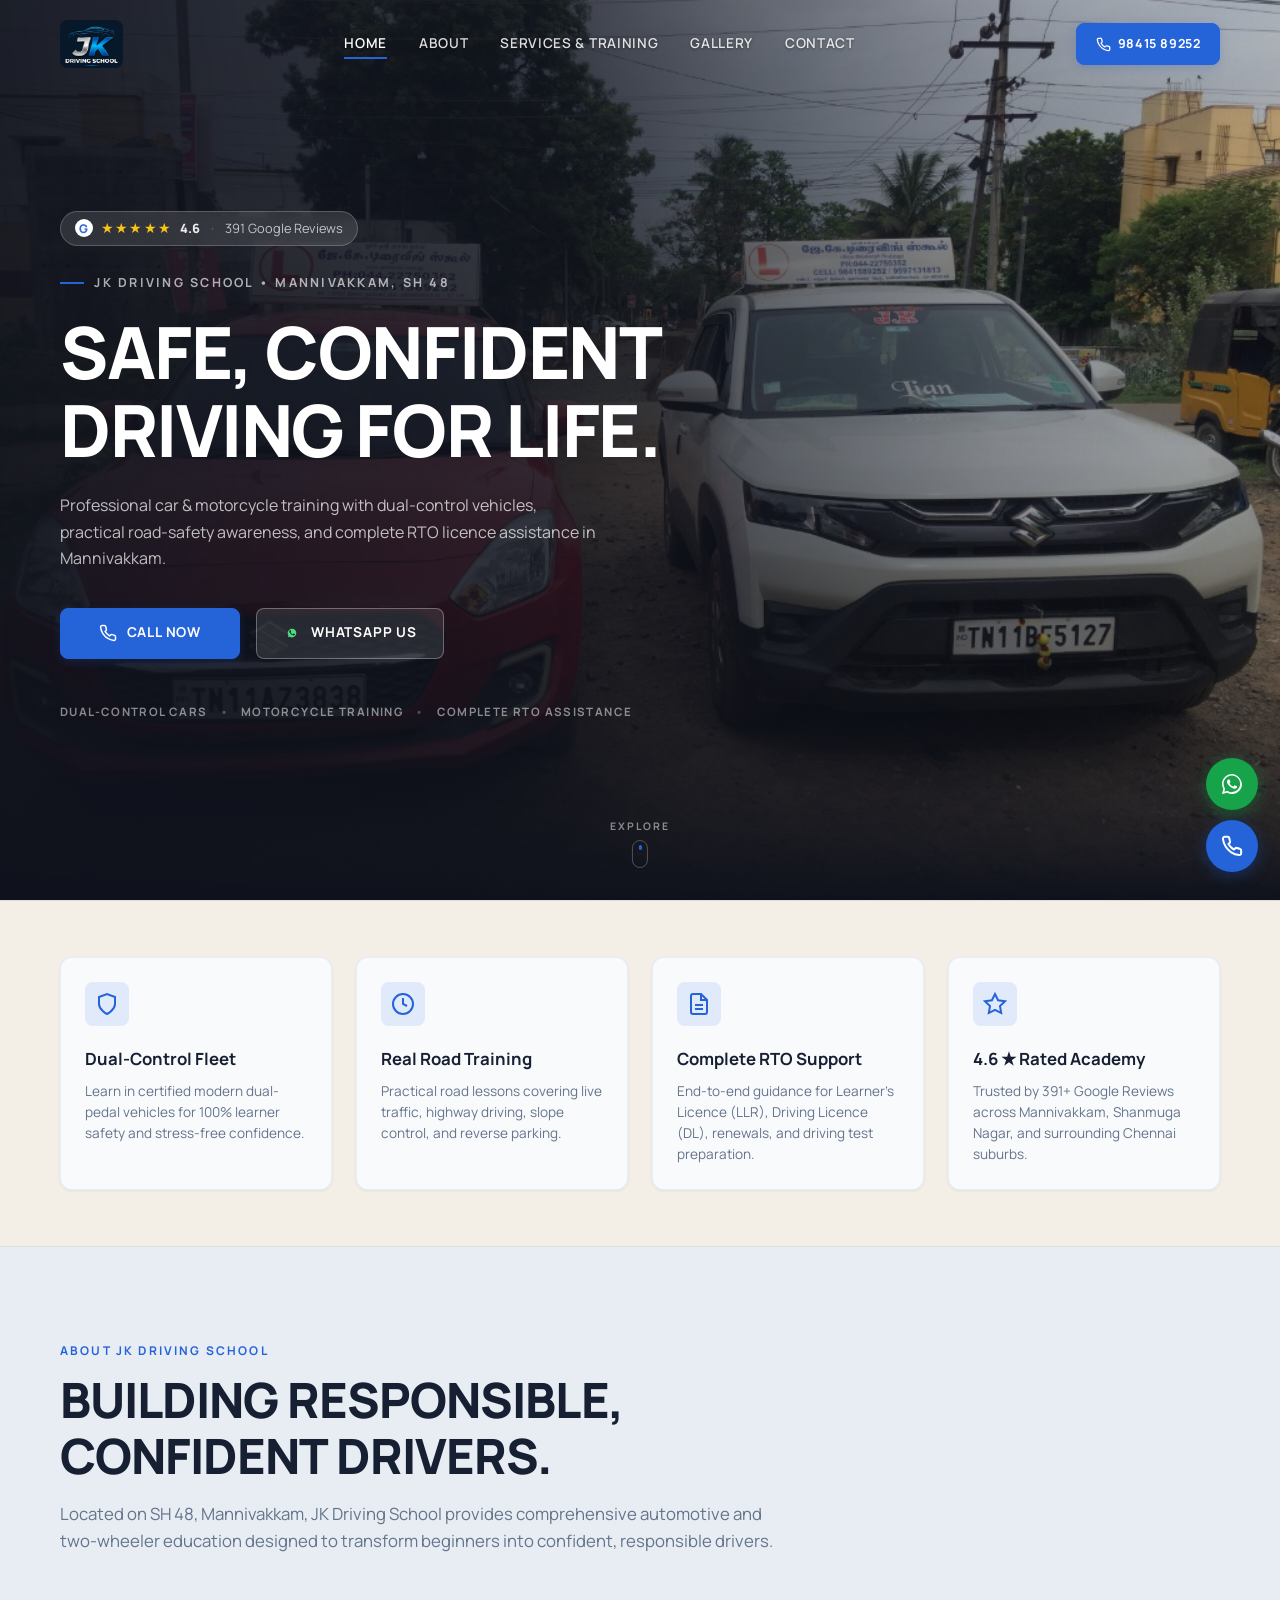
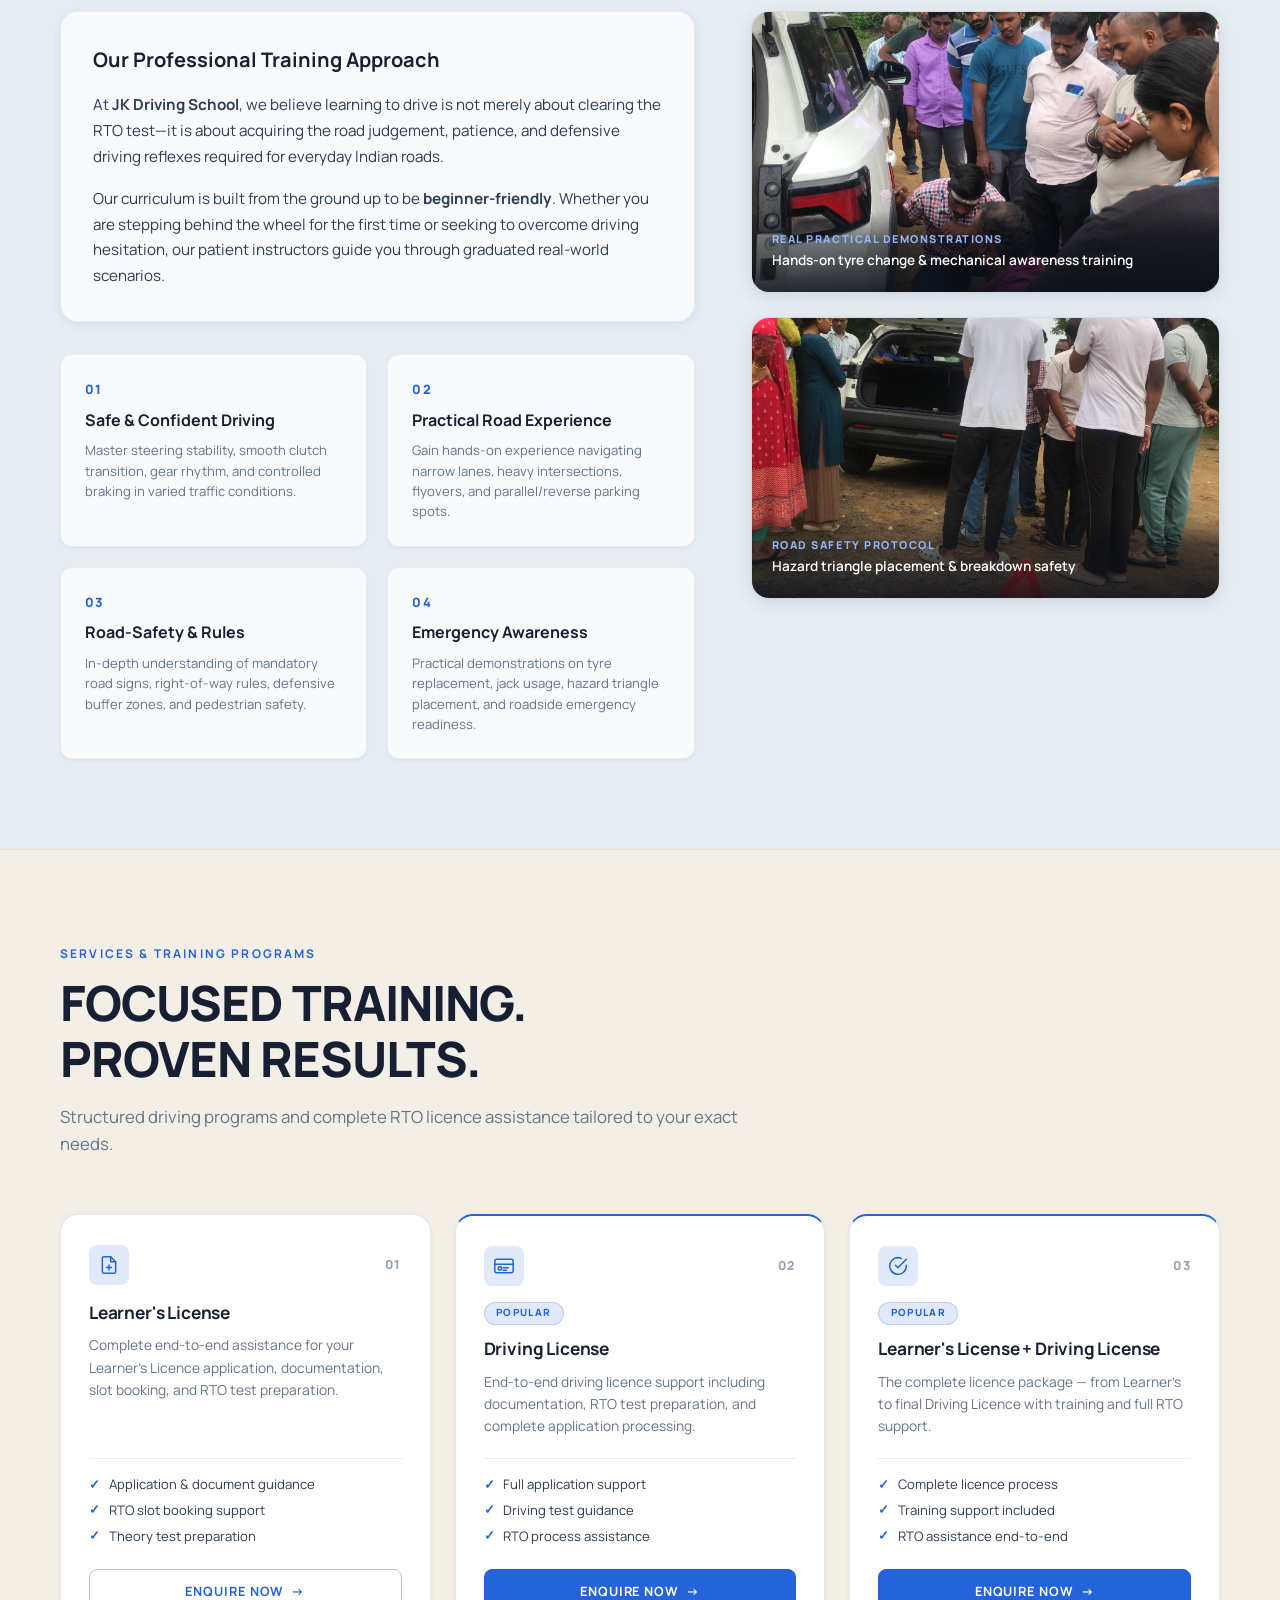
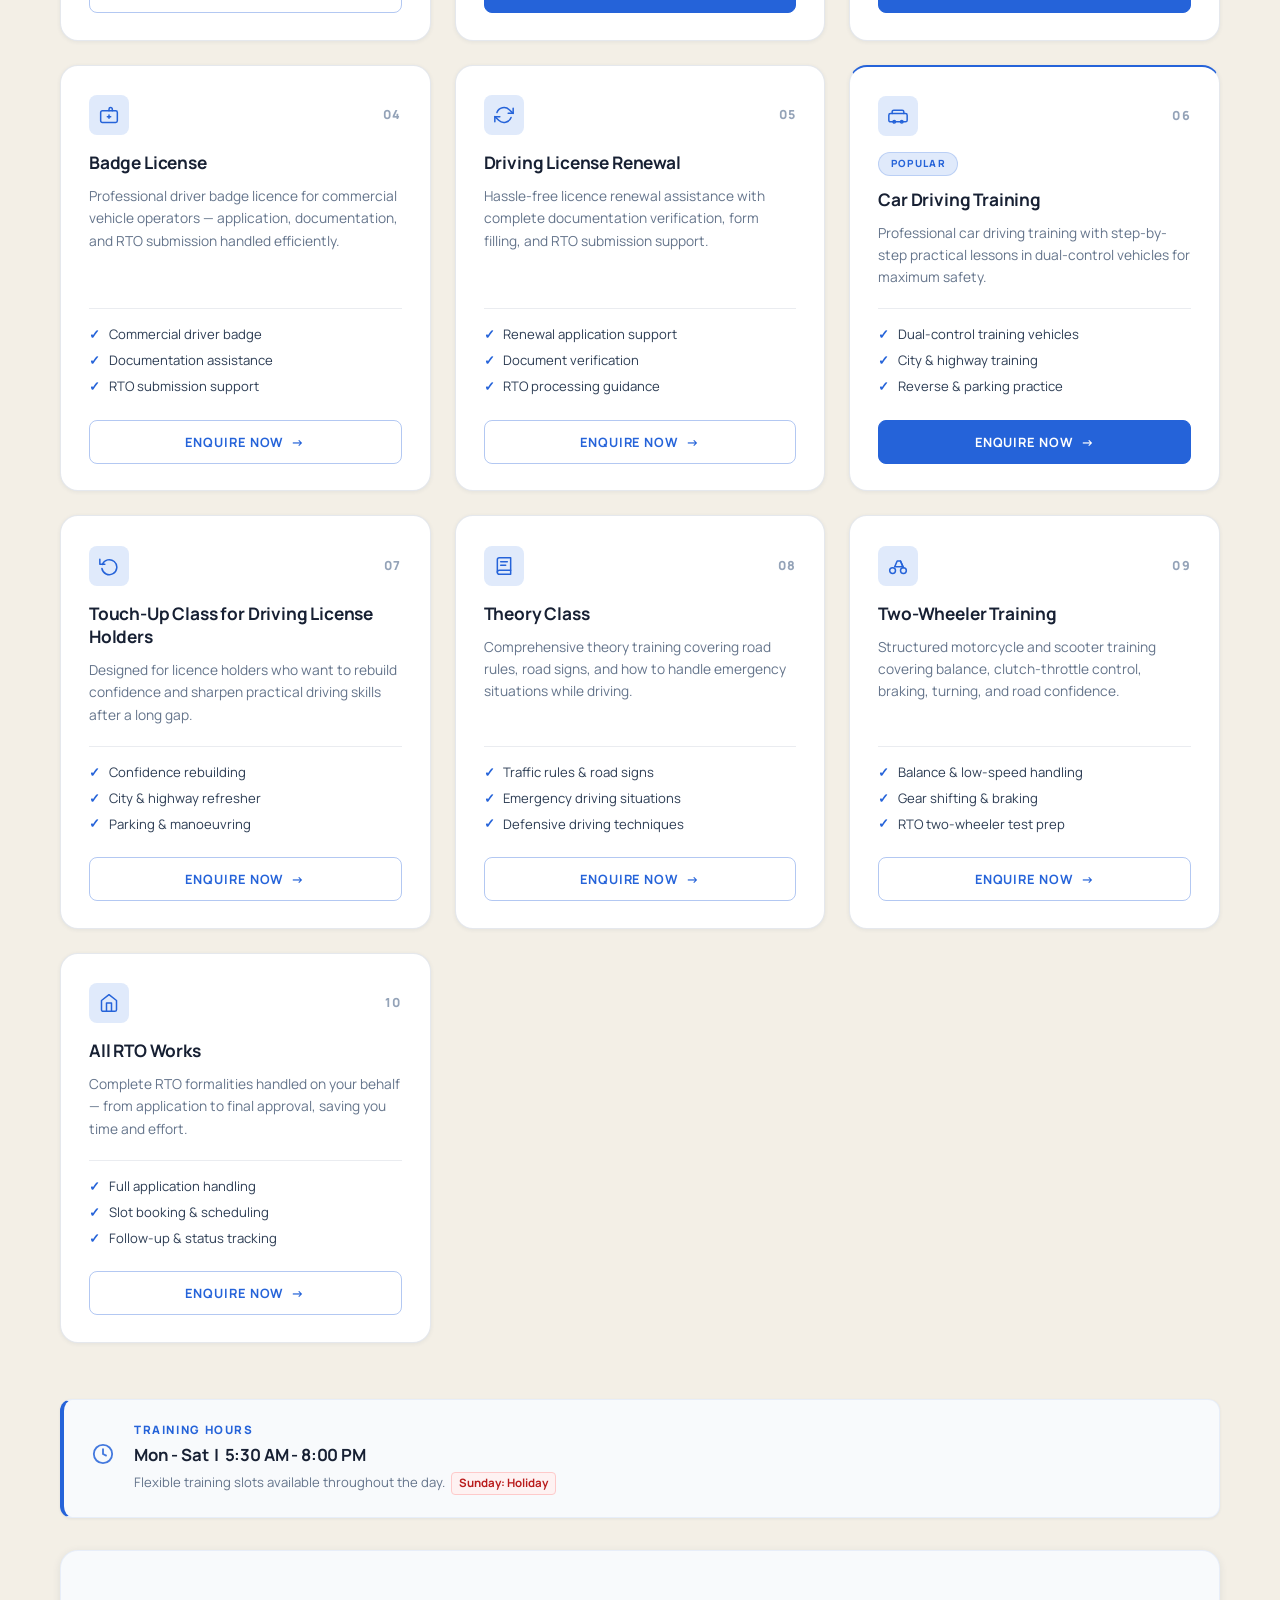
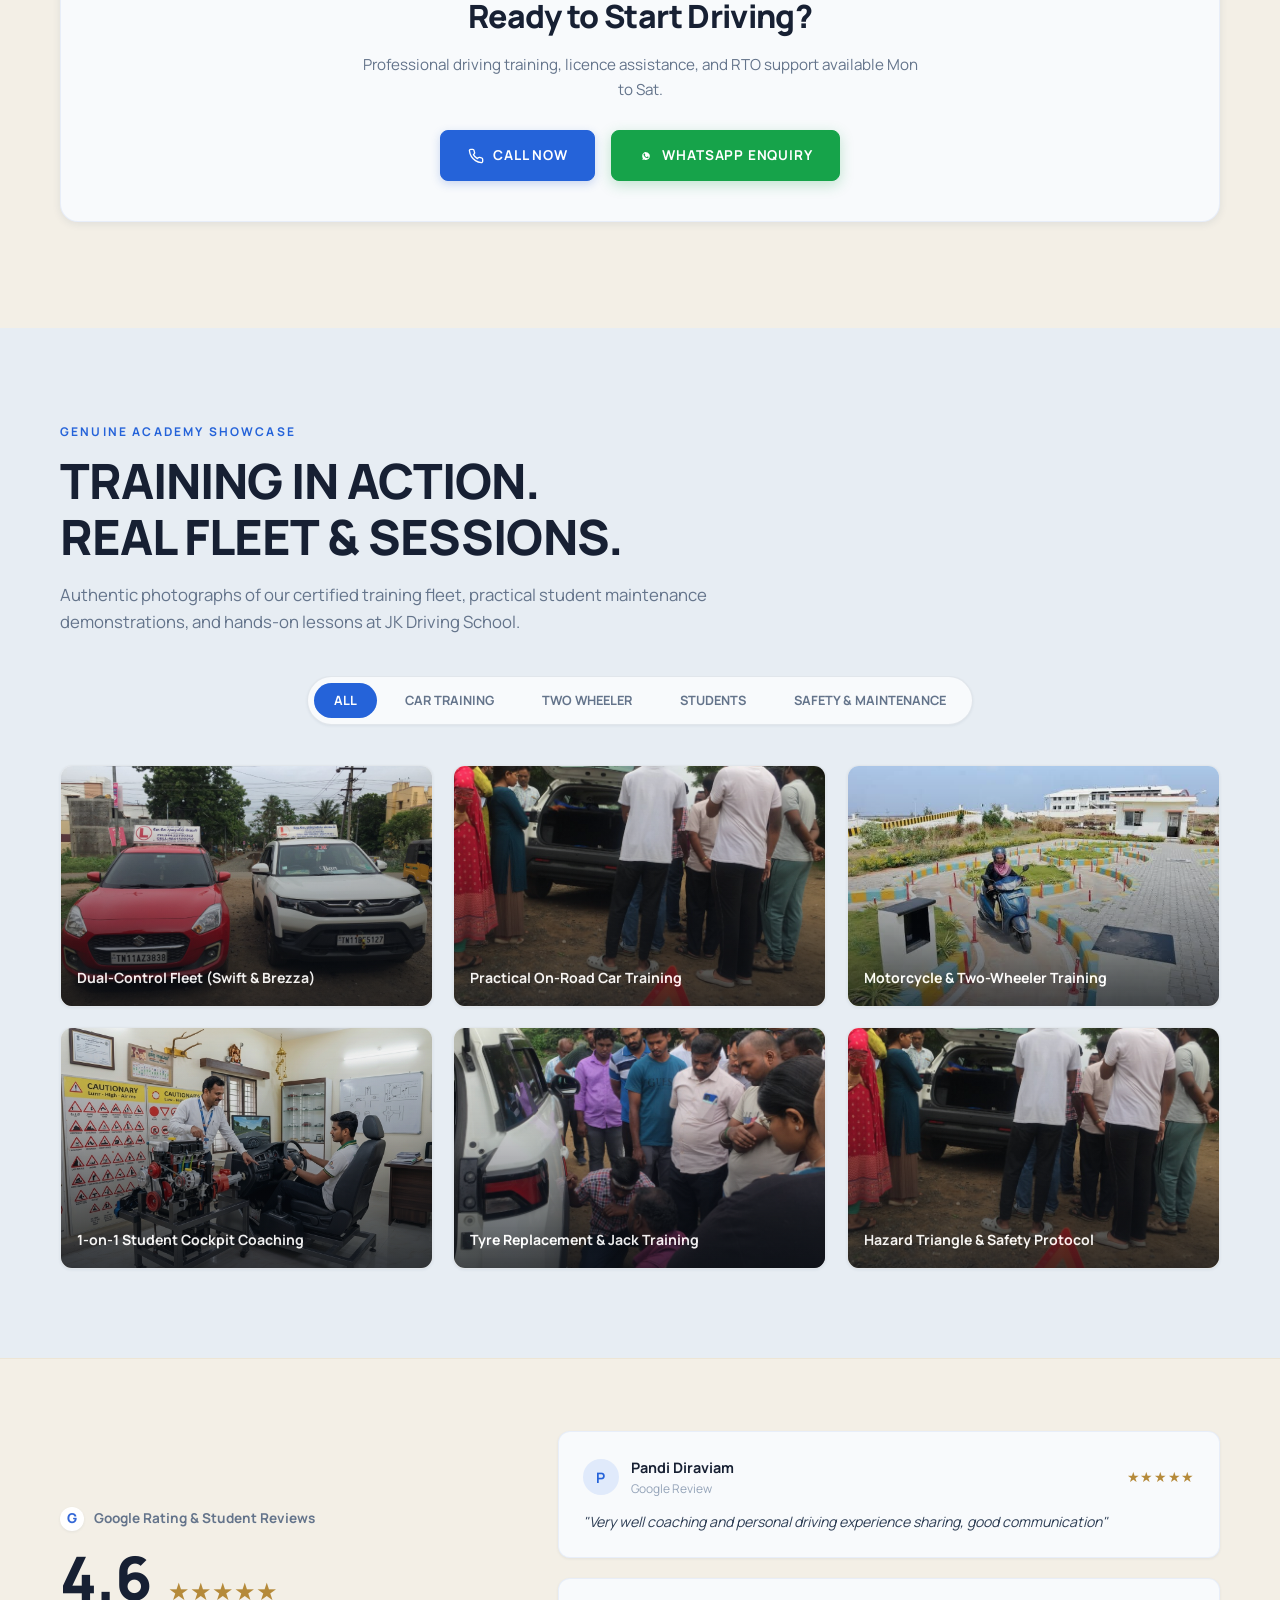
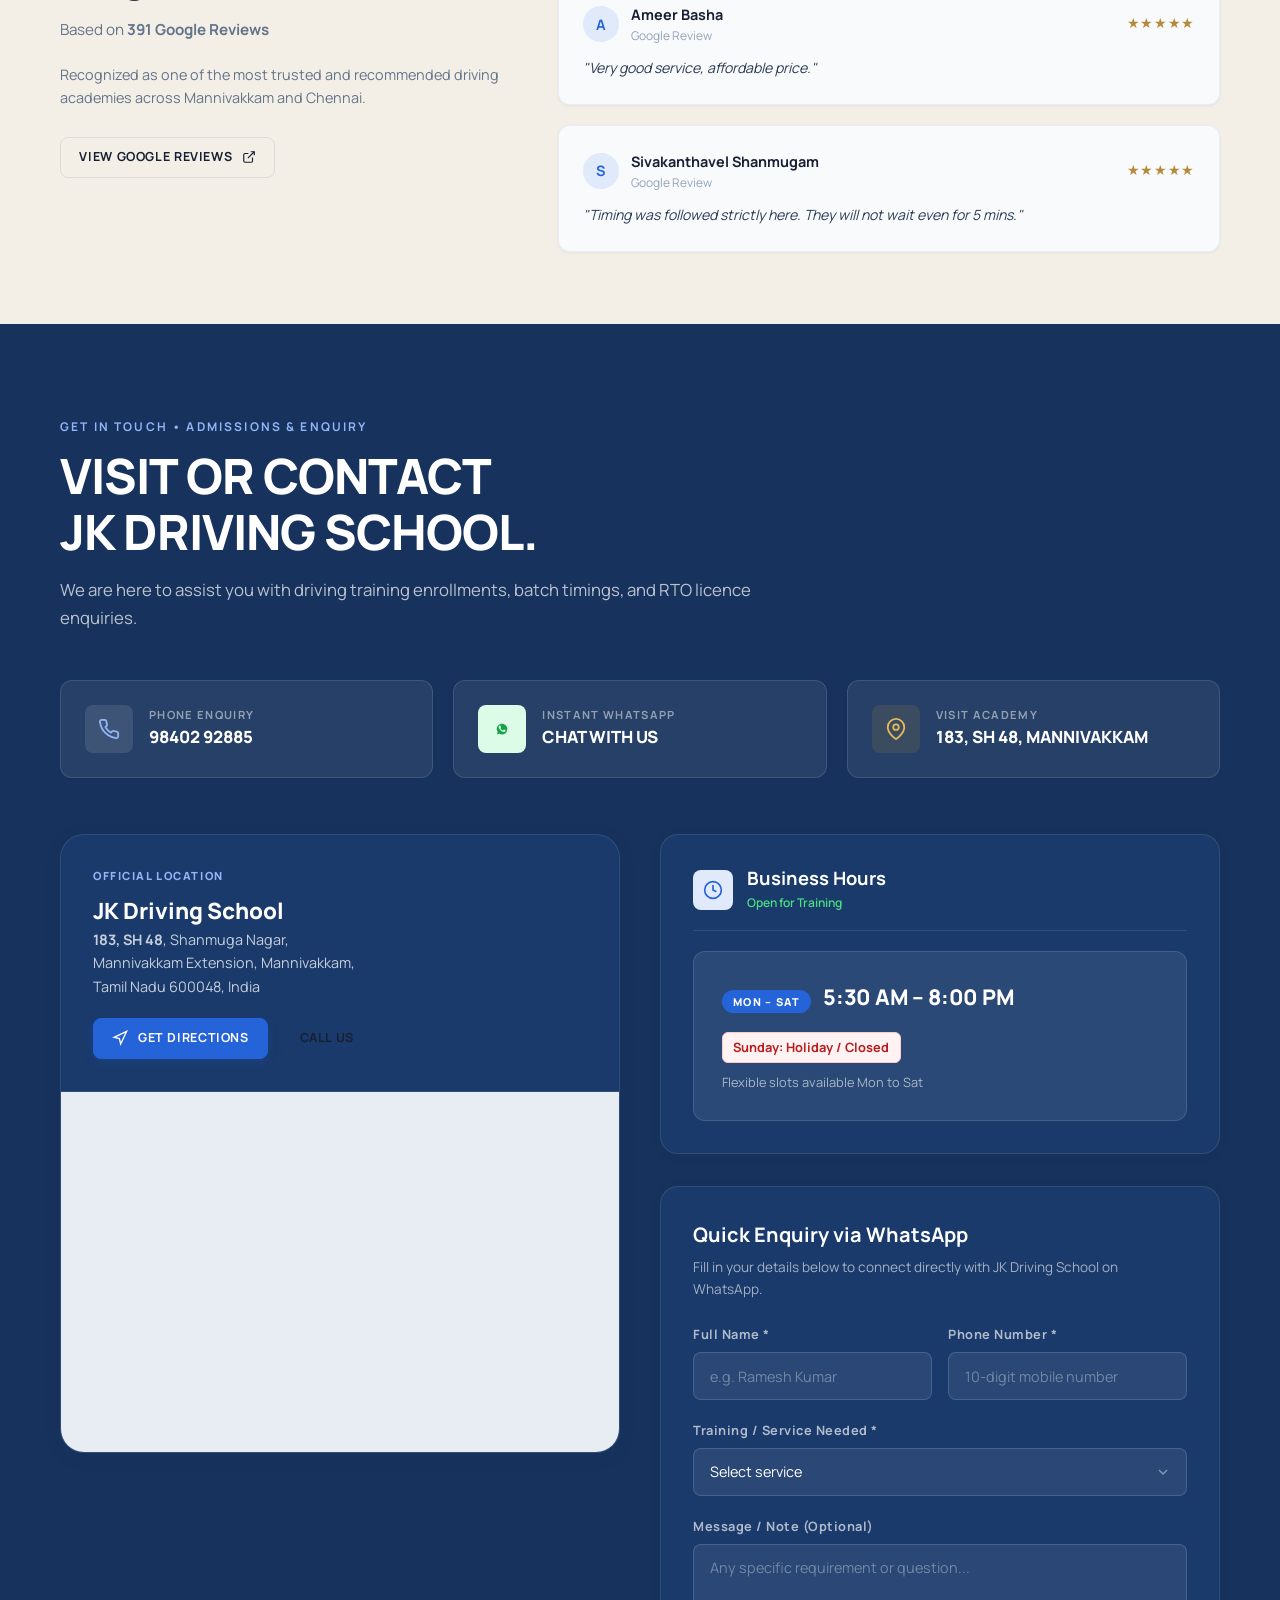
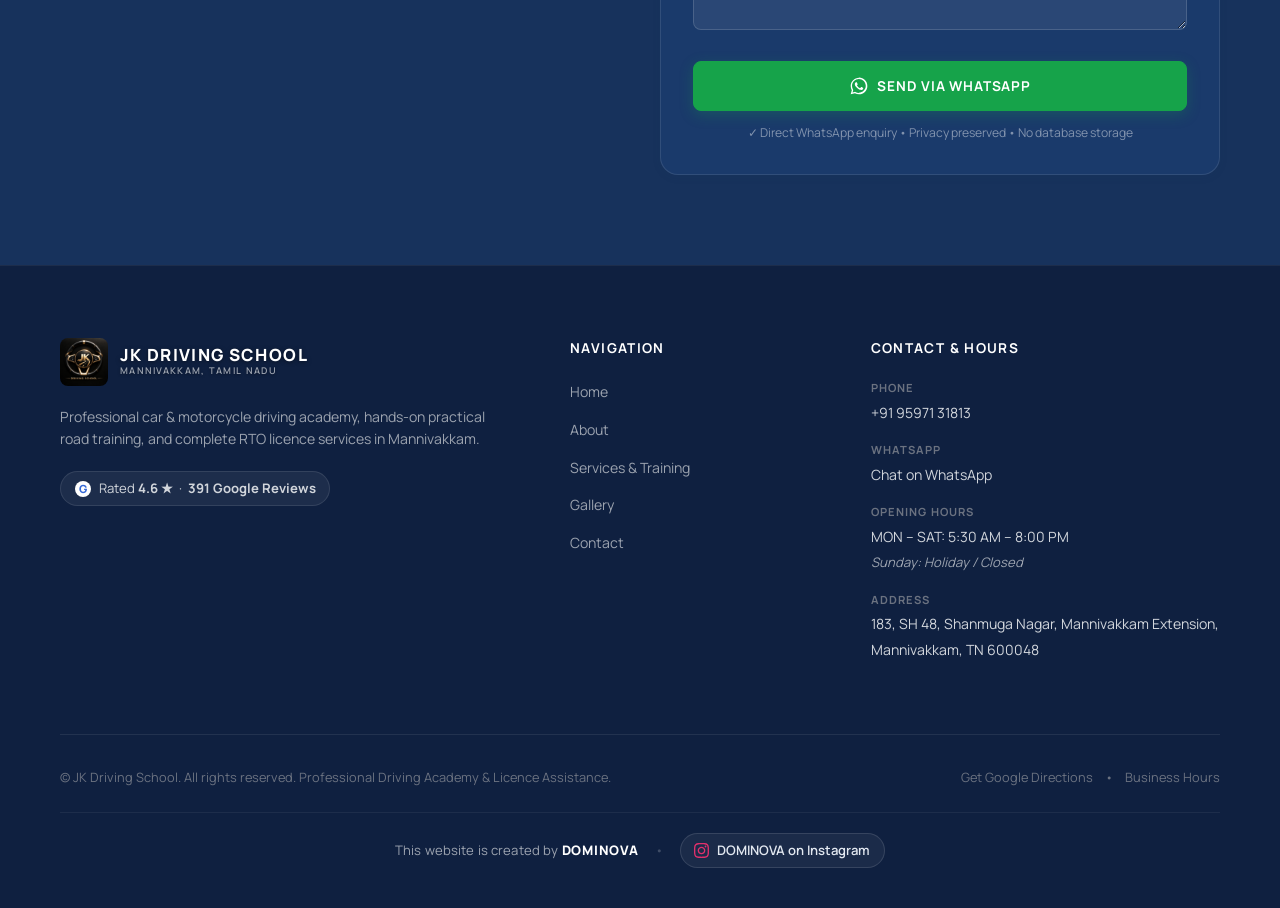
==== index.html @ 21067e06 "Initial commit: JK Driving School website and assets" ====
<!DOCTYPE html>
<html lang="en">
<head>
  <meta charset="UTF-8">
  <meta name="viewport" content="width=device-width, initial-scale=1.0, viewport-fit=cover" />
  <title>JK Driving School | Car Driving Classes &amp; Licence Training in Mannivakkam</title>
  <meta name="description" content="JK Driving School in Mannivakkam, Chennai offers professional car driving classes, motorcycle training, practical maintenance, and complete RTO licence assistance. Rated 4.6 ★ with 391 Google Reviews." />
  <meta name="keywords" content="driving school Mannivakkam, car driving classes Chennai, JK Driving School, learn to drive Mannivakkam, two wheeler driving classes, driving licence assistance SH 48, driving training classes" />
  <meta name="author" content="JK Driving School" />
  <meta name="robots" content="index, follow, max-image-preview:large, max-snippet:-1, max-video-preview:-1" />
  <meta name="googlebot" content="index, follow, max-image-preview:large, max-snippet:-1, max-video-preview:-1" />
  <meta name="bingbot" content="index, follow, max-image-preview:large, max-snippet:-1, max-video-preview:-1" />
  <meta name="theme-color" content="#17325C" />
  <meta name="format-detection" content="telephone=yes" />

  <!-- Canonical URL (Production Origin) -->
  <link rel="canonical" href="https://drivingschool-cy8v5e42m-dhanusreemv-engs-projects.vercel.app/" />

  <!-- Favicon & Icons -->
  <link rel="icon" type="image/jpeg" href="jk_logo_header.jpg" />
  <link rel="apple-touch-icon" href="jk_logo.jpg" />

  <!-- Preload Above-the-Fold LCP Hero Media -->
  <link rel="preload" as="image" href="fleet_cars.jpg" fetchpriority="high" />

  <!-- Open Graph / Facebook / WhatsApp Meta -->
  <meta property="og:site_name" content="JK Driving School" />
  <meta property="og:type" content="website" />
  <meta property="og:url" content="https://drivingschool-cy8v5e42m-dhanusreemv-engs-projects.vercel.app/" />
  <meta property="og:title" content="JK Driving School | Professional Driving Training &amp; Licence Assistance in Mannivakkam" />
  <meta property="og:description" content="JK Driving School in Mannivakkam, Chennai offers certified car driving classes, motorcycle training, practical maintenance, and complete RTO licence assistance. Rated 4.6 ★ with 391 Google Reviews." />
  <meta property="og:image" content="https://drivingschool-cy8v5e42m-dhanusreemv-engs-projects.vercel.app/fleet_cars.jpg" />
  <meta property="og:image:secure_url" content="https://drivingschool-cy8v5e42m-dhanusreemv-engs-projects.vercel.app/fleet_cars.jpg" />
  <meta property="og:image:type" content="image/jpeg" />
  <meta property="og:image:width" content="1024" />
  <meta property="og:image:height" content="768" />
  <meta property="og:image:alt" content="JK Driving School Dual-Control Fleet in Mannivakkam" />
  <meta property="og:locale" content="en_IN" />

  <!-- Twitter / X Card Meta -->
  <meta name="twitter:card" content="summary_large_image" />
  <meta name="twitter:url" content="https://drivingschool-cy8v5e42m-dhanusreemv-engs-projects.vercel.app/" />
  <meta name="twitter:title" content="JK Driving School | Professional Driving Training &amp; Licence Assistance" />
  <meta name="twitter:description" content="Car driving classes, two-wheeler training &amp; complete RTO licence assistance in Mannivakkam, Chennai. Rated 4.6 ★ on Google Reviews." />
  <meta name="twitter:image" content="https://drivingschool-cy8v5e42m-dhanusreemv-engs-projects.vercel.app/fleet_cars.jpg" />
  <meta name="twitter:image:alt" content="JK Driving School Dual-Control Fleet in Mannivakkam" />

  <!-- Search Engine Verification Placeholders -->
  <!-- <meta name="google-site-verification" content="YOUR_GOOGLE_VERIFICATION_TOKEN" /> -->
  <!-- <meta name="msvalidate.01" content="YOUR_BING_VERIFICATION_TOKEN" /> -->

  <!-- Google Fonts: Manrope -->
  <link rel="preconnect" href="https://fonts.googleapis.com" />
  <link rel="preconnect" href="https://fonts.gstatic.com" crossorigin />
  <link href="https://fonts.googleapis.com/css2?family=Manrope:wght@300;400;500;600;700;800&display=swap" rel="stylesheet" />

  <!-- Main Stylesheet -->
  <link rel="stylesheet" href="style.css" />

  <!-- Structured Data / JSON-LD Schema (WebSite & Verified LocalBusiness) -->
  <script type="application/ld+json">
  {
    "@context": "https://schema.org",
    "@graph": [
      {
        "@type": "WebSite",
        "@id": "https://drivingschool-cy8v5e42m-dhanusreemv-engs-projects.vercel.app/#website",
        "url": "https://drivingschool-cy8v5e42m-dhanusreemv-engs-projects.vercel.app/",
        "name": "JK Driving School",
        "description": "Professional car driving training, motorcycle lessons, and complete RTO licence assistance in Mannivakkam, Chennai.",
        "inLanguage": "en-IN"
      },
      {
        "@type": ["LocalBusiness", "AutomotiveBusiness"],
        "@id": "https://drivingschool-cy8v5e42m-dhanusreemv-engs-projects.vercel.app/#localbusiness",
        "name": "JK Driving School",
        "alternateName": [
          "JK Driving School Mannivakkam",
          "JK Driving School SH 48"
        ],
        "description": "Professional driving training, car and motorcycle lessons, refresher courses, and complete RTO licence assistance.",
        "url": "https://drivingschool-cy8v5e42m-dhanusreemv-engs-projects.vercel.app/",
        "logo": "https://drivingschool-cy8v5e42m-dhanusreemv-engs-projects.vercel.app/jk_logo.jpg",
        "image": [
          "https://drivingschool-cy8v5e42m-dhanusreemv-engs-projects.vercel.app/fleet_cars.jpg",
          "https://drivingschool-cy8v5e42m-dhanusreemv-engs-projects.vercel.app/car_training.jpg"
        ],
        "telephone": "+91-9841589252",
        "priceRange": "₹₹",
        "address": {
          "@type": "PostalAddress",
          "streetAddress": "183, SH 48, Shanmuga Nagar, Mannivakkam Extension",
          "addressLocality": "Mannivakkam",
          "addressRegion": "Tamil Nadu",
          "postalCode": "600048",
          "addressCountry": "IN"
        },
        "hasMap": "https://www.google.com/maps/search/?api=1&query=JK+Driving+School+183+SH+48+Shanmuga+Nagar+Mannivakkam+Extension+Mannivakkam+Tamil+Nadu+600048",
        "openingHoursSpecification": [
          {
            "@type": "OpeningHoursSpecification",
            "dayOfWeek": ["Monday", "Tuesday", "Wednesday", "Thursday", "Friday", "Saturday"],
            "opens": "05:30",
            "closes": "20:00"
          }
        ],
        "aggregateRating": {
          "@type": "AggregateRating",
          "ratingValue": "4.6",
          "bestRating": "5",
          "worstRating": "1",
          "reviewCount": "391"
        },
        "review": [
          {
            "@type": "Review",
            "author": {
              "@type": "Person",
              "name": "Pandi Diraviam"
            },
            "reviewRating": {
              "@type": "Rating",
              "ratingValue": "5",
              "bestRating": "5"
            },
            "reviewBody": "Very well coaching and personal driving experience sharing, good communication"
          },
          {
            "@type": "Review",
            "author": {
              "@type": "Person",
              "name": "Ameer Basha"
            },
            "reviewRating": {
              "@type": "Rating",
              "ratingValue": "5",
              "bestRating": "5"
            },
            "reviewBody": "Very good service, affordable price."
          },
          {
            "@type": "Review",
            "author": {
              "@type": "Person",
              "name": "Sivakanthavel Shanmugam"
            },
            "reviewRating": {
              "@type": "Rating",
              "ratingValue": "5",
              "bestRating": "5"
            },
            "reviewBody": "Timing was followed strictly here. They will not wait even for 5 mins."
          }
        ],
        "makesOffer": [
          {
            "@type": "Offer",
            "itemOffered": {
              "@type": "Service",
              "name": "Car Driving Training"
            }
          },
          {
            "@type": "Offer",
            "itemOffered": {
              "@type": "Service",
              "name": "Two-Wheeler Training"
            }
          },
          {
            "@type": "Offer",
            "itemOffered": {
              "@type": "Service",
              "name": "Learner's License"
            }
          },
          {
            "@type": "Offer",
            "itemOffered": {
              "@type": "Service",
              "name": "Driving License"
            }
          },
          {
            "@type": "Offer",
            "itemOffered": {
              "@type": "Service",
              "name": "Driving License Renewal"
            }
          },
          {
            "@type": "Offer",
            "itemOffered": {
              "@type": "Service",
              "name": "Badge License"
            }
          },
          {
            "@type": "Offer",
            "itemOffered": {
              "@type": "Service",
              "name": "Touch-Up Class for Driving License Holders"
            }
          },
          {
            "@type": "Offer",
            "itemOffered": {
              "@type": "Service",
              "name": "Theory Class"
            }
          },
          {
            "@type": "Offer",
            "itemOffered": {
              "@type": "Service",
              "name": "All RTO Works"
            }
          }
        ]
      }
    ]
  }
  </script>
</head>
<body class="loading-locked">

  <!-- ============================================================
       PREMIUM BRAND LOADING SCREEN (JK DRIVING SCHOOL)
       ============================================================ -->
  <div id="premium-loader" class="premium-loader" role="status" aria-label="Loading JK Driving School" aria-live="polite">
    <div class="loader-content">
      <div class="loader-logo-wrapper">
        <div class="loader-glow-halo" aria-hidden="true"></div>
        <img 
          src="jk_logo_new.jpg" 
          alt="JK Driving School Official Emblem" 
          class="loader-logo-img"
          width="200"
          height="200"
          loading="eager"
          decoding="sync"
        />
        <div class="loader-light-sweep" aria-hidden="true"></div>
      </div>
      <div class="loader-progress-container" aria-hidden="true">
        <div class="loader-progress-track">
          <div class="loader-progress-bar" id="loader-progress-bar"></div>
        </div>
      </div>
    </div>
  </div>

  <!-- ============================================================
       TOP NAVIGATION (Strictly 5 Main Pages)
       ============================================================ -->
  <header class="navbar" id="navbar">
    <div class="nav-container">
      <!-- Brand Logo -->
      <a href="#home" class="brand-logo" aria-label="JK Driving School Home">
        <img 
          src="jk_logo_header.jpg" 
          alt="JK Driving School Official Logo" 
          class="brand-logo-img" 
          width="63" 
          height="48"
          loading="eager"
        />
      </a>

      <!-- Desktop Nav Links (Only 5 main pages) -->
      <nav class="nav-menu" aria-label="Primary Navigation">
        <a href="#home" class="nav-link active">Home</a>
        <a href="#about" class="nav-link">About</a>
        <a href="#services" class="nav-link">Services &amp; Training</a>
        <a href="#gallery" class="nav-link">Gallery</a>
        <a href="#contact" class="nav-link">Contact</a>
      </nav>

      <!-- Desktop Quick CTAs -->
      <div class="nav-cta-wrapper">
        <a href="tel:+919841589252" class="btn btn-primary btn-sm nav-call-btn" id="nav-call-btn">
          <svg class="icon-svg" viewBox="0 0 24 24" width="15" height="15" fill="none" stroke="currentColor" stroke-width="2" stroke-linecap="round" stroke-linejoin="round">
            <path d="M22 16.92v3a2 2 0 0 1-2.18 2 19.79 19.79 0 0 1-8.63-3.07 19.5 19.5 0 0 1-6-6 19.79 19.79 0 0 1-3.07-8.67A2 2 0 0 1 4.11 2h3a2 2 0 0 1 2 1.72 12.84 12.84 0 0 0 .7 2.81 2 2 0 0 1-.45 2.11L8.09 9.91a16 16 0 0 0 6 6l1.27-1.27a2 2 0 0 1 2.11-.45 12.84 12.84 0 0 0 2.81.7A2 2 0 0 1 22 16.92z"/>
          </svg>
          <span>98415 89252</span>
        </a>
      </div>

      <!-- Mobile Hamburger Button -->
      <button type="button" class="hamburger-btn" id="hamburger-btn" aria-label="Toggle navigation" aria-expanded="false" aria-controls="mobile-drawer">
        <span class="hamburger-line"></span>
        <span class="hamburger-line"></span>
      </button>
    </div>
  </header>

  <!-- Mobile Drawer Menu (Strict 5 links + Direct Actions) -->
  <div class="mobile-drawer" id="mobile-drawer" aria-hidden="true">
    <div class="mobile-drawer-inner">
      <div class="mobile-drawer-header">
        <div class="brand-drawer-title">
          <img 
            src="jk_logo_header.jpg" 
            alt="JK Driving School Official Logo" 
            class="brand-logo-img" 
            width="55" 
            height="42"
          />
        </div>
        <button type="button" class="drawer-close-btn" id="drawer-close-btn" aria-label="Close menu">&times;</button>
      </div>

      <nav class="mobile-nav-links">
        <a href="#home" class="mobile-link">1. Home</a>
        <a href="#about" class="mobile-link">2. About</a>
        <a href="#services" class="mobile-link">3. Services &amp; Training</a>
        <a href="#gallery" class="mobile-link">4. Gallery</a>
        <a href="#contact" class="mobile-link">5. Contact</a>
      </nav>

      <div class="mobile-drawer-rating">
        <span class="rating-stars">★★★★★</span>
        <span class="rating-text"><strong>4.6 ★</strong> &nbsp;·&nbsp; 391 Google Reviews</span>
      </div>

      <div class="mobile-drawer-actions">
        <a href="tel:+919841589252" class="btn btn-primary btn-block mobile-drawer-btn">
          <svg class="icon-svg" viewBox="0 0 24 24" width="16" height="16" fill="none" stroke="currentColor" stroke-width="2">
            <path d="M22 16.92v3a2 2 0 0 1-2.18 2 19.79 19.79 0 0 1-8.63-3.07 19.5 19.5 0 0 1-6-6 19.79 19.79 0 0 1-3.07-8.67A2 2 0 0 1 4.11 2h3a2 2 0 0 1 2 1.72 12.84 12.84 0 0 0 .7 2.81 2 2 0 0 1-.45 2.11L8.09 9.91a16 16 0 0 0 6 6l1.27-1.27a2 2 0 0 1 2.11-.45 12.84 12.84 0 0 0 2.81.7A2 2 0 0 1 22 16.92z"/>
          </svg>
          CALL 98415 89252
        </a>
        <a href="https://wa.me/919841589252?text=Hi%20JK%20Driving%20School%2C%20I%20would%20like%20to%20inquire%20about%20driving%20training." target="_blank" rel="noopener noreferrer" class="btn btn-whatsapp btn-block">
          <svg class="icon-svg" viewBox="0 0 24 24" width="16" height="16" fill="currentColor">
            <path d="M12.031 6.172c-3.181 0-5.767 2.586-5.768 5.766-.001 1.298.38 2.27 1.019 3.287l-.711 2.598 2.664-.698c.969.53 1.761.803 2.796.803 3.182 0 5.768-2.587 5.768-5.766 0-3.181-2.586-5.79-5.768-5.79zm3.376 8.21c-.143.404-.714.774-1.012.825-.297.051-.683.072-2.155-.541-1.879-.784-3.08-2.695-3.174-2.82-.093-.126-.757-1.009-.757-1.927 0-.918.479-1.37.65-1.558.17-.189.373-.236.498-.236.126 0 .252 0 .363.007.118.006.275-.045.43.328.156.374.536 1.309.584 1.405.048.096.08.209.016.335-.064.126-.096.205-.19.317-.095.112-.2.25-.286.336-.095.096-.195.2-.084.39.112.19.498.82 1.068 1.328.736.655 1.356.858 1.547.953.19.096.302.08.414-.047.112-.128.479-.559.606-.751.127-.19.254-.158.43-.095.174.064 1.108.522 1.298.618.19.095.317.143.364.222.048.08.048.461-.095.865z"/>
          </svg>
          WHATSAPP US
        </a>
      </div>
    </div>
  </div>
  <div class="drawer-backdrop" id="drawer-backdrop"></div>

  <main>
    <!-- ============================================================
         PAGE 1: HOME (Hero, Highlights, Why Choose Us, Reviews)
         ============================================================ -->
    <section class="hero-section" id="home" style="--hero-bg: url('fleet_cars.jpg');">
      <div class="hero-media-layer">
        <div class="hero-bg-img" id="heroBgImg"></div>
        <div class="hero-gradient-overlay"></div>
      </div>

      <div class="hero-content container">
        <div class="hero-text-block">
          
          <!-- Google Rating Pill -->
          <div class="google-rating-pill reveal-item">
            <span class="google-icon-g">G</span>
            <div class="rating-stars">★★★★★</div>
            <span class="rating-score">4.6</span>
            <span class="rating-divider">&nbsp;·&nbsp;</span>
            <span class="rating-count">391 Google Reviews</span>
          </div>

          <div class="hero-eyebrow reveal-item">
            <span class="eyebrow-accent-bar"></span>
            <span>JK DRIVING SCHOOL • MANNIVAKKAM, SH 48</span>
          </div>

          <h1 class="hero-headline reveal-item">
            <span class="headline-row">SAFE, CONFIDENT</span>
            <span class="headline-row highlight-row">DRIVING FOR LIFE.</span>
          </h1>

          <p class="hero-supporting reveal-item">
            Professional car &amp; motorcycle training with dual-control vehicles, practical road-safety awareness, and complete RTO licence assistance in Mannivakkam.
          </p>

          <!-- Primary & Secondary CTAs -->
          <div class="hero-cta-group reveal-item">
            <a href="tel:+919841589252" class="btn btn-primary hero-btn" id="hero-call-cta">
              <svg class="icon-svg" viewBox="0 0 24 24" width="18" height="18" fill="none" stroke="currentColor" stroke-width="2" stroke-linecap="round" stroke-linejoin="round">
                <path d="M22 16.92v3a2 2 0 0 1-2.18 2 19.79 19.79 0 0 1-8.63-3.07 19.5 19.5 0 0 1-6-6 19.79 19.79 0 0 1-3.07-8.67A2 2 0 0 1 4.11 2h3a2 2 0 0 1 2 1.72 12.84 12.84 0 0 0 .7 2.81 2 2 0 0 1-.45 2.11L8.09 9.91a16 16 0 0 0 6 6l1.27-1.27a2 2 0 0 1 2.11-.45 12.84 12.84 0 0 0 2.81.7A2 2 0 0 1 22 16.92z"/>
              </svg>
              <span>CALL NOW</span>
            </a>
            <a href="https://wa.me/919841589252?text=Hi%20JK%20Driving%20School%2C%20I%20would%20like%20to%20know%20more%20about%20driving%20classes." target="_blank" rel="noopener noreferrer" class="btn btn-whatsapp hero-btn" id="hero-whatsapp-cta">
              <svg class="icon-svg" viewBox="0 0 24 24" width="18" height="18" fill="currentColor">
                <path d="M12.031 6.172c-3.181 0-5.767 2.586-5.768 5.766-.001 1.298.38 2.27 1.019 3.287l-.711 2.598 2.664-.698c.969.53 1.761.803 2.796.803 3.182 0 5.768-2.587 5.768-5.766 0-3.181-2.586-5.79-5.768-5.79zm3.376 8.21c-.143.404-.714.774-1.012.825-.297.051-.683.072-2.155-.541-1.879-.784-3.08-2.695-3.174-2.82-.093-.126-.757-1.009-.757-1.927 0-.918.479-1.37.65-1.558.17-.189.373-.236.498-.236.126 0 .252 0 .363.007.118.006.275-.045.43.328.156.374.536 1.309.584 1.405.048.096.08.209.016.335-.064.126-.096.205-.19.317-.095.112-.2.25-.286.336-.095.096-.195.2-.084.39.112.19.498.82 1.068 1.328.736.655 1.356.858 1.547.953.19.096.302.08.414-.047.112-.128.479-.559.606-.751.127-.19.254-.158.43-.095.174.064 1.108.522 1.298.618.19.095.317.143.364.222.048.08.048.461-.095.865z"/>
              </svg>
              <span>WHATSAPP US</span>
            </a>
          </div>

          <!-- Trust Badges -->
          <div class="hero-trust-bar reveal-item">
            <span class="trust-item">DUAL-CONTROL CARS</span>
            <span class="trust-dot" aria-hidden="true">•</span>
            <span class="trust-item">MOTORCYCLE TRAINING</span>
            <span class="trust-dot" aria-hidden="true">•</span>
            <span class="trust-item">COMPLETE RTO ASSISTANCE</span>
          </div>
        </div>
      </div>

      <!-- Hero Scroll Indicator -->
      <a href="#about" class="hero-scroll-indicator" aria-label="Scroll to About section">
        <span class="scroll-label">EXPLORE</span>
        <span class="scroll-track">
          <span class="scroll-pip"></span>
        </span>
      </a>
    </section>

    <!-- Why Choose Us & Trust Highlights Strip -->
    <section class="trust-section">
      <div class="container">
        <div class="trust-grid reveal-on-scroll">
          
          <div class="trust-card">
            <div class="trust-icon-box">
              <svg viewBox="0 0 24 24" width="24" height="24" fill="none" stroke="currentColor" stroke-width="2">
                <path d="M12 22s8-4 8-10V5l-8-3-8 3v7c0 6 8 10 8 10z"/>
              </svg>
            </div>
            <div class="trust-card-body">
              <h3 class="trust-card-title">Dual-Control Fleet</h3>
              <p class="trust-card-text">Learn in certified modern dual-pedal vehicles for 100% learner safety and stress-free confidence.</p>
            </div>
          </div>

          <div class="trust-card">
            <div class="trust-icon-box">
              <svg viewBox="0 0 24 24" width="24" height="24" fill="none" stroke="currentColor" stroke-width="2">
                <circle cx="12" cy="12" r="10"/>
                <path d="M12 6v6l4 2"/>
              </svg>
            </div>
            <div class="trust-card-body">
              <h3 class="trust-card-title">Real Road Training</h3>
              <p class="trust-card-text">Practical road lessons covering live traffic, highway driving, slope control, and reverse parking.</p>
            </div>
          </div>

          <div class="trust-card">
            <div class="trust-icon-box">
              <svg viewBox="0 0 24 24" width="24" height="24" fill="none" stroke="currentColor" stroke-width="2">
                <path d="M14 2H6a2 2 0 0 0-2 2v16a2 2 0 0 0 2 2h12a2 2 0 0 0 2-2V8z"/>
                <polyline points="14 2 14 8 20 8"/>
                <line x1="16" y1="13" x2="8" y2="13"/>
                <line x1="16" y1="17" x2="8" y2="17"/>
              </svg>
            </div>
            <div class="trust-card-body">
              <h3 class="trust-card-title">Complete RTO Support</h3>
              <p class="trust-card-text">End-to-end guidance for Learner's Licence (LLR), Driving Licence (DL), renewals, and driving test preparation.</p>
            </div>
          </div>

          <div class="trust-card">
            <div class="trust-icon-box">
              <svg viewBox="0 0 24 24" width="24" height="24" fill="none" stroke="currentColor" stroke-width="2">
                <polygon points="12 2 15.09 8.26 22 9.27 17 14.14 18.18 21.02 12 17.77 5.82 21.02 7 14.14 2 9.27 8.91 8.26 12 2"/>
              </svg>
            </div>
            <div class="trust-card-body">
              <h3 class="trust-card-title">4.6 ★ Rated Academy</h3>
              <p class="trust-card-text">Trusted by 391+ Google Reviews across Mannivakkam, Shanmuga Nagar, and surrounding Chennai suburbs.</p>
            </div>
          </div>

        </div>
      </div>
    </section>

    <!-- ============================================================
         PAGE 2: ABOUT (Story, Approach, Road-Safety & Maintenance)
         ============================================================ -->
    <section class="about-section" id="about">
      <div class="container">
        
        <div class="about-header reveal-on-scroll">
          <div class="section-kicker">ABOUT JK DRIVING SCHOOL</div>
          <h2 class="about-headline">
            BUILDING RESPONSIBLE,<br />
            CONFIDENT DRIVERS.
          </h2>
          <p class="about-subhead">
            Located on SH 48, Mannivakkam, JK Driving School provides comprehensive automotive and two-wheeler education designed to transform beginners into confident, responsible drivers.
          </p>
        </div>

        <!-- About Split Visual & Philosophy -->
        <div class="about-grid">
          
          <div class="about-col-content reveal-on-scroll">
            <div class="about-card-story">
              <h3 class="about-block-title">Our Professional Training Approach</h3>
              <p>
                At <strong>JK Driving School</strong>, we believe learning to drive is not merely about clearing the RTO test—it is about acquiring the road judgement, patience, and defensive driving reflexes required for everyday Indian roads.
              </p>
              <p>
                Our curriculum is built from the ground up to be <strong>beginner-friendly</strong>. Whether you are stepping behind the wheel for the first time or seeking to overcome driving hesitation, our patient instructors guide you through graduated real-world scenarios.
              </p>
            </div>

            <!-- Practical Learning Pillars -->
            <div class="about-pillars-grid">
              <div class="pillar-card">
                <span class="pillar-num">01</span>
                <h4>Safe &amp; Confident Driving</h4>
                <p>Master steering stability, smooth clutch transition, gear rhythm, and controlled braking in varied traffic conditions.</p>
              </div>

              <div class="pillar-card">
                <span class="pillar-num">02</span>
                <h4>Practical Road Experience</h4>
                <p>Gain hands-on experience navigating narrow lanes, heavy intersections, flyovers, and parallel/reverse parking spots.</p>
              </div>

              <div class="pillar-card">
                <span class="pillar-num">03</span>
                <h4>Road-Safety &amp; Rules</h4>
                <p>In-depth understanding of mandatory road signs, right-of-way rules, defensive buffer zones, and pedestrian safety.</p>
              </div>

              <div class="pillar-card">
                <span class="pillar-num">04</span>
                <h4>Emergency Awareness</h4>
                <p>Practical demonstrations on tyre replacement, jack usage, hazard triangle placement, and roadside emergency readiness.</p>
              </div>
            </div>
          </div>

          <!-- Real Training Visuals in About -->
          <div class="about-col-media reveal-on-scroll">
            <div class="about-media-stack">
              <div class="about-media-item media-main">
                <img 
                  src="tyre_maintenance.jpg" 
                  alt="JK Driving School instructor demonstrating tyre replacement and mechanical maintenance to students" 
                  class="about-img" 
                  loading="lazy"
                  width="768"
                  height="1024"
                />
                <div class="media-caption">
                  <span class="caption-tag">REAL PRACTICAL DEMONSTRATIONS</span>
                  <span class="caption-desc">Hands-on tyre change &amp; mechanical awareness training</span>
                </div>
              </div>

              <div class="about-media-item media-sub">
                <img 
                  src="hazard_safety.jpg" 
                  alt="JK Driving School road safety hazard triangle and vehicle equipment training" 
                  class="about-img" 
                  loading="lazy"
                  width="768"
                  height="1024"
                />
                <div class="media-caption">
                  <span class="caption-tag">ROAD SAFETY PROTOCOL</span>
                  <span class="caption-desc">Hazard triangle placement &amp; breakdown safety</span>
                </div>
              </div>
            </div>
          </div>

        </div>

      </div>
    </section>

    <!-- ============================================================
         PAGE 3: SERVICES & TRAINING — Premium Card Grid (Rebuilt)
         ============================================================ -->
    <section class="services-section" id="services">
      <div class="container">

        <div class="services-header reveal-on-scroll">
          <div class="section-kicker">SERVICES &amp; TRAINING PROGRAMS</div>
          <h2 class="services-title">FOCUSED TRAINING.<br />PROVEN RESULTS.</h2>
          <p class="services-subhead">Structured driving programs and complete RTO licence assistance tailored to your exact needs.</p>
        </div>

        <!-- Services Card Grid -->
        <div class="svc-premium-grid">

          <!-- 01: Learner's License -->
          <div class="svc-premium-card reveal-on-scroll" id="svc-learners-license">
            <div class="svc-premium-card-inner">
              <div class="svc-premium-top">
                <div class="svc-premium-icon" aria-hidden="true">
                  <svg viewBox="0 0 24 24" width="20" height="20" fill="none" stroke="currentColor" stroke-width="1.8" stroke-linecap="round" stroke-linejoin="round"><path d="M14 2H6a2 2 0 0 0-2 2v16a2 2 0 0 0 2 2h12a2 2 0 0 0 2-2V8z"/><polyline points="14 2 14 8 20 8"/><line x1="12" y1="18" x2="12" y2="12"/><line x1="9" y1="15" x2="15" y2="15"/></svg>
                </div>
                <span class="svc-premium-num">01</span>
              </div>
              <h3 class="svc-premium-title">Learner's License</h3>
              <p class="svc-premium-desc">Complete end-to-end assistance for your Learner's Licence application, documentation, slot booking, and RTO test preparation.</p>
              <ul class="svc-premium-features">
                <li>Application &amp; document guidance</li>
                <li>RTO slot booking support</li>
                <li>Theory test preparation</li>
              </ul>
              <button class="svc-premium-cta" onclick="openServiceEnquiry('Learner\'s License')" id="enquire-learners-license" type="button">
                ENQUIRE NOW <span class="svc-cta-arr">&#8594;</span>
              </button>
            </div>
          </div>

          <!-- 02: Driving License (POPULAR) -->
          <div class="svc-premium-card svc-premium-card--popular reveal-on-scroll" id="svc-driving-license">
            <div class="svc-premium-card-inner">
              <div class="svc-premium-top">
                <div class="svc-premium-icon" aria-hidden="true">
                  <svg viewBox="0 0 24 24" width="20" height="20" fill="none" stroke="currentColor" stroke-width="1.8" stroke-linecap="round" stroke-linejoin="round"><rect x="1" y="4" width="22" height="16" rx="2"/><line x1="1" y1="10" x2="23" y2="10"/><circle cx="7" cy="15" r="2"/><line x1="11" y1="14" x2="17" y2="14"/><line x1="11" y1="17" x2="15" y2="17"/></svg>
                </div>
                <span class="svc-premium-num">02</span>
              </div>
              <span class="svc-popular-pill">POPULAR</span>
              <h3 class="svc-premium-title">Driving License</h3>
              <p class="svc-premium-desc">End-to-end driving licence support including documentation, RTO test preparation, and complete application processing.</p>
              <ul class="svc-premium-features">
                <li>Full application support</li>
                <li>Driving test guidance</li>
                <li>RTO process assistance</li>
              </ul>
              <button class="svc-premium-cta svc-premium-cta--filled" onclick="openServiceEnquiry('Driving License')" id="enquire-driving-license" type="button">
                ENQUIRE NOW <span class="svc-cta-arr">&#8594;</span>
              </button>
            </div>
          </div>

          <!-- 03: Learner's License + Driving License (POPULAR) -->
          <div class="svc-premium-card svc-premium-card--popular reveal-on-scroll" id="svc-combo-license">
            <div class="svc-premium-card-inner">
              <div class="svc-premium-top">
                <div class="svc-premium-icon" aria-hidden="true">
                  <svg viewBox="0 0 24 24" width="20" height="20" fill="none" stroke="currentColor" stroke-width="1.8" stroke-linecap="round" stroke-linejoin="round"><path d="M22 11.08V12a10 10 0 1 1-5.93-9.14"/><polyline points="22 4 12 14.01 9 11.01"/></svg>
                </div>
                <span class="svc-premium-num">03</span>
              </div>
              <span class="svc-popular-pill">POPULAR</span>
              <h3 class="svc-premium-title">Learner's License + Driving License</h3>
              <p class="svc-premium-desc">The complete licence package — from Learner's to final Driving Licence with training and full RTO support.</p>
              <ul class="svc-premium-features">
                <li>Complete licence process</li>
                <li>Training support included</li>
                <li>RTO assistance end-to-end</li>
              </ul>
              <button class="svc-premium-cta svc-premium-cta--filled" onclick="openServiceEnquiry('Learner\'s License + Driving License')" id="enquire-combo-license" type="button">
                ENQUIRE NOW <span class="svc-cta-arr">&#8594;</span>
              </button>
            </div>
          </div>

          <!-- 04: Badge License -->
          <div class="svc-premium-card reveal-on-scroll" id="svc-badge-license">
            <div class="svc-premium-card-inner">
              <div class="svc-premium-top">
                <div class="svc-premium-icon" aria-hidden="true">
                  <svg viewBox="0 0 24 24" width="20" height="20" fill="none" stroke="currentColor" stroke-width="1.8" stroke-linecap="round" stroke-linejoin="round"><rect x="2" y="7" width="20" height="14" rx="2"/><path d="M16 7V5a2 2 0 0 0-4 0v2"/><line x1="12" y1="12" x2="12" y2="16"/><line x1="10" y1="14" x2="14" y2="14"/></svg>
                </div>
                <span class="svc-premium-num">04</span>
              </div>
              <h3 class="svc-premium-title">Badge License</h3>
              <p class="svc-premium-desc">Professional driver badge licence for commercial vehicle operators — application, documentation, and RTO submission handled efficiently.</p>
              <ul class="svc-premium-features">
                <li>Commercial driver badge</li>
                <li>Documentation assistance</li>
                <li>RTO submission support</li>
              </ul>
              <button class="svc-premium-cta" onclick="openServiceEnquiry('Badge License')" id="enquire-badge-license" type="button">
                ENQUIRE NOW <span class="svc-cta-arr">&#8594;</span>
              </button>
            </div>
          </div>

          <!-- 05: Driving License Renewal -->
          <div class="svc-premium-card reveal-on-scroll" id="svc-dl-renewal">
            <div class="svc-premium-card-inner">
              <div class="svc-premium-top">
                <div class="svc-premium-icon" aria-hidden="true">
                  <svg viewBox="0 0 24 24" width="20" height="20" fill="none" stroke="currentColor" stroke-width="1.8" stroke-linecap="round" stroke-linejoin="round"><polyline points="23 4 23 10 17 10"/><polyline points="1 20 1 14 7 14"/><path d="M3.51 9a9 9 0 0 1 14.85-3.36L23 10M1 14l4.64 4.36A9 9 0 0 0 20.49 15"/></svg>
                </div>
                <span class="svc-premium-num">05</span>
              </div>
              <h3 class="svc-premium-title">Driving License Renewal</h3>
              <p class="svc-premium-desc">Hassle-free licence renewal assistance with complete documentation verification, form filling, and RTO submission support.</p>
              <ul class="svc-premium-features">
                <li>Renewal application support</li>
                <li>Document verification</li>
                <li>RTO processing guidance</li>
              </ul>
              <button class="svc-premium-cta" onclick="openServiceEnquiry('Driving License Renewal')" id="enquire-dl-renewal" type="button">
                ENQUIRE NOW <span class="svc-cta-arr">&#8594;</span>
              </button>
            </div>
          </div>

          <!-- 06: Car Driving Training (POPULAR) -->
          <div class="svc-premium-card svc-premium-card--popular reveal-on-scroll" id="svc-car-training">
            <div class="svc-premium-card-inner">
              <div class="svc-premium-top">
                <div class="svc-premium-icon" aria-hidden="true">
                  <svg viewBox="0 0 24 24" width="20" height="20" fill="none" stroke="currentColor" stroke-width="1.8" stroke-linecap="round" stroke-linejoin="round"><rect x="1" y="9" width="22" height="10" rx="2"/><path d="M5 9V7a2 2 0 0 1 2-2h10a2 2 0 0 1 2 2v2"/><circle cx="7.5" cy="19" r="1.5"/><circle cx="16.5" cy="19" r="1.5"/></svg>
                </div>
                <span class="svc-premium-num">06</span>
              </div>
              <span class="svc-popular-pill">POPULAR</span>
              <h3 class="svc-premium-title">Car Driving Training</h3>
              <p class="svc-premium-desc">Professional car driving training with step-by-step practical lessons in dual-control vehicles for maximum safety.</p>
              <ul class="svc-premium-features">
                <li>Dual-control training vehicles</li>
                <li>City &amp; highway training</li>
                <li>Reverse &amp; parking practice</li>
              </ul>
              <button class="svc-premium-cta svc-premium-cta--filled" onclick="openServiceEnquiry('Car Driving Training')" id="enquire-car-training" type="button">
                ENQUIRE NOW <span class="svc-cta-arr">&#8594;</span>
              </button>
            </div>
          </div>

          <!-- 07: Touch-Up Class for Driving License Holders -->
          <div class="svc-premium-card reveal-on-scroll" id="svc-touchup">
            <div class="svc-premium-card-inner">
              <div class="svc-premium-top">
                <div class="svc-premium-icon" aria-hidden="true">
                  <svg viewBox="0 0 24 24" width="20" height="20" fill="none" stroke="currentColor" stroke-width="1.8" stroke-linecap="round" stroke-linejoin="round"><polyline points="1 4 1 10 7 10"/><path d="M3.51 15a9 9 0 1 0 .49-4.9"/></svg>
                </div>
                <span class="svc-premium-num">07</span>
              </div>
              <h3 class="svc-premium-title">Touch-Up Class for Driving License Holders</h3>
              <p class="svc-premium-desc">Designed for licence holders who want to rebuild confidence and sharpen practical driving skills after a long gap.</p>
              <ul class="svc-premium-features">
                <li>Confidence rebuilding</li>
                <li>City &amp; highway refresher</li>
                <li>Parking &amp; manoeuvring</li>
              </ul>
              <button class="svc-premium-cta" onclick="openServiceEnquiry('Touch-Up Class for Driving License Holders')" id="enquire-touchup" type="button">
                ENQUIRE NOW <span class="svc-cta-arr">&#8594;</span>
              </button>
            </div>
          </div>

          <!-- 08: Theory Class -->
          <div class="svc-premium-card reveal-on-scroll" id="svc-theory">
            <div class="svc-premium-card-inner">
              <div class="svc-premium-top">
                <div class="svc-premium-icon" aria-hidden="true">
                  <svg viewBox="0 0 24 24" width="20" height="20" fill="none" stroke="currentColor" stroke-width="1.8" stroke-linecap="round" stroke-linejoin="round"><path d="M4 19.5A2.5 2.5 0 0 1 6.5 17H20"/><path d="M6.5 2H20v20H6.5A2.5 2.5 0 0 1 4 19.5v-15A2.5 2.5 0 0 1 6.5 2z"/><line x1="8" y1="7" x2="16" y2="7"/><line x1="8" y1="11" x2="14" y2="11"/></svg>
                </div>
                <span class="svc-premium-num">08</span>
              </div>
              <h3 class="svc-premium-title">Theory Class</h3>
              <p class="svc-premium-desc">Comprehensive theory training covering road rules, road signs, and how to handle emergency situations while driving.</p>
              <ul class="svc-premium-features">
                <li>Traffic rules &amp; road signs</li>
                <li>Emergency driving situations</li>
                <li>Defensive driving techniques</li>
              </ul>
              <button class="svc-premium-cta" onclick="openServiceEnquiry('Theory Class')" id="enquire-theory" type="button">
                ENQUIRE NOW <span class="svc-cta-arr">&#8594;</span>
              </button>
            </div>
          </div>

          <!-- 09: Two-Wheeler Training -->
          <div class="svc-premium-card reveal-on-scroll" id="svc-twowheeler">
            <div class="svc-premium-card-inner">
              <div class="svc-premium-top">
                <div class="svc-premium-icon" aria-hidden="true">
                  <svg viewBox="0 0 24 24" width="20" height="20" fill="none" stroke="currentColor" stroke-width="1.8" stroke-linecap="round" stroke-linejoin="round"><circle cx="5.5" cy="17.5" r="3.5"/><circle cx="18.5" cy="17.5" r="3.5"/><path d="M15 6h-4l-3 7h10l-3-7z"/><line x1="18.5" y1="14" x2="15" y2="6"/></svg>
                </div>
                <span class="svc-premium-num">09</span>
              </div>
              <h3 class="svc-premium-title">Two-Wheeler Training</h3>
              <p class="svc-premium-desc">Structured motorcycle and scooter training covering balance, clutch-throttle control, braking, turning, and road confidence.</p>
              <ul class="svc-premium-features">
                <li>Balance &amp; low-speed handling</li>
                <li>Gear shifting &amp; braking</li>
                <li>RTO two-wheeler test prep</li>
              </ul>
              <button class="svc-premium-cta" onclick="openServiceEnquiry('Two-Wheeler Training')" id="enquire-twowheeler" type="button">
                ENQUIRE NOW <span class="svc-cta-arr">&#8594;</span>
              </button>
            </div>
          </div>

          <!-- 10: All RTO Works -->
          <div class="svc-premium-card reveal-on-scroll" id="svc-rto-works">
            <div class="svc-premium-card-inner">
              <div class="svc-premium-top">
                <div class="svc-premium-icon" aria-hidden="true">
                  <svg viewBox="0 0 24 24" width="20" height="20" fill="none" stroke="currentColor" stroke-width="1.8" stroke-linecap="round" stroke-linejoin="round"><path d="M3 9l9-7 9 7v11a2 2 0 0 1-2 2H5a2 2 0 0 1-2-2z"/><polyline points="9 22 9 12 15 12 15 22"/></svg>
                </div>
                <span class="svc-premium-num">10</span>
              </div>
              <h3 class="svc-premium-title">All RTO Works</h3>
              <p class="svc-premium-desc">Complete RTO formalities handled on your behalf — from application to final approval, saving you time and effort.</p>
              <ul class="svc-premium-features">
                <li>Full application handling</li>
                <li>Slot booking &amp; scheduling</li>
                <li>Follow-up &amp; status tracking</li>
              </ul>
              <button class="svc-premium-cta" onclick="openServiceEnquiry('All RTO Works')" id="enquire-rto-works" type="button">
                ENQUIRE NOW <span class="svc-cta-arr">&#8594;</span>
              </button>
            </div>
          </div>

        </div>
        <!-- /Services Card Grid -->

        <div class="svc-hours-strip reveal-on-scroll">
          <div class="svc-hours-inner">
            <div class="svc-hours-icon" aria-hidden="true"><svg viewBox="0 0 24 24" width="22" height="22" fill="none" stroke="currentColor" stroke-width="2"><circle cx="12" cy="12" r="10"/><polyline points="12 6 12 12 16 14"/></svg></div>
            <div class="svc-hours-content">
              <span class="svc-hours-label">Training Hours</span>
              <strong class="svc-hours-time">Mon - Sat &nbsp;|&nbsp; 5:30 AM - 8:00 PM</strong>
              <span class="svc-hours-note">Flexible training slots available throughout the day. &nbsp;<span class="svc-sunday-closed">Sunday: Holiday</span></span>
            </div>
          </div>
        </div>

        <div class="svc-cta-section reveal-on-scroll">
          <div class="svc-cta-inner">
            <h3 class="svc-cta-title">Ready to Start Driving?</h3>
            <p class="svc-cta-sub">Professional driving training, licence assistance, and RTO support available Mon to Sat.</p>
            <div class="svc-cta-btns">
              <a href="tel:+919841589252" class="btn btn-primary" id="svc-cta-call"><svg class="icon-svg" viewBox="0 0 24 24" width="16" height="16" fill="none" stroke="currentColor" stroke-width="2" stroke-linecap="round" stroke-linejoin="round"><path d="M22 16.92v3a2 2 0 0 1-2.18 2 19.79 19.79 0 0 1-8.63-3.07 19.5 19.5 0 0 1-6-6 19.79 19.79 0 0 1-3.07-8.67A2 2 0 0 1 4.11 2h3a2 2 0 0 1 2 1.72 12.84 12.84 0 0 0 .7 2.81 2 2 0 0 1-.45 2.11L8.09 9.91a16 16 0 0 0 6 6l1.27-1.27a2 2 0 0 1 2.11-.45 12.84 12.84 0 0 0 2.81.7A2 2 0 0 1 22 16.92z"/></svg><span>Call Now</span></a>
              <a href="https://wa.me/919841589252?text=Hi%20JK%20Driving%20School%2C%20I%20would%20like%20to%20enquire%20about%20your%20driving%20services." target="_blank" rel="noopener noreferrer" class="btn btn-whatsapp-solid" id="svc-cta-whatsapp"><svg class="icon-svg" viewBox="0 0 24 24" width="16" height="16" fill="currentColor"><path d="M12.031 6.172c-3.181 0-5.767 2.586-5.768 5.766-.001 1.298.38 2.27 1.019 3.287l-.711 2.598 2.664-.698c.969.53 1.761.803 2.796.803 3.182 0 5.768-2.587 5.768-5.766 0-3.181-2.586-5.79-5.768-5.79zm3.376 8.21c-.143.404-.714.774-1.012.825-.297.051-.683.072-2.155-.541-1.879-.784-3.08-2.695-3.174-2.82-.093-.126-.757-1.009-.757-1.927 0-.918.479-1.37.65-1.558.17-.189.373-.236.498-.236.126 0 .252 0 .363.007.118.006.275-.045.43.328.156.374.536 1.309.584 1.405.048.096.08.209.016.335-.064.126-.096.205-.19.317-.095.112-.2.25-.286.336-.095.096-.195.2-.084.39.112.19.498.82 1.068 1.328.736.655 1.356.858 1.547.953.19.096.302.08.414-.047.112-.128.479-.559.606-.751.127-.19.254-.158.43-.095.174.064 1.108.522 1.298.618.19.095.317.143.364.222.048.08.048.461-.095.865z"/></svg><span>WhatsApp Enquiry</span></a>
            </div>
          </div>
        </div>

      </div>
    </section>

    <!-- ============================================================
         SERVICE ENQUIRY MODAL — One reusable modal for all cards
         ============================================================ -->
    <div class="svc-enquiry-overlay" id="svcEnquiryOverlay" role="dialog" aria-modal="true" aria-labelledby="svcEnquiryTitle" aria-hidden="true">
      <div class="svc-enquiry-modal" id="svcEnquiryModal">

        <!-- Modal Header -->
        <div class="svc-enquiry-header">
          <div class="svc-enquiry-header-text">
            <p class="svc-enquiry-eyebrow">Service Enquiry</p>
            <p class="svc-enquiry-sub">Tell us a few details and continue your enquiry on WhatsApp.</p>
          </div>
          <button type="button" class="svc-enquiry-close" id="svcEnquiryClose" aria-label="Close enquiry form">&times;</button>
        </div>

        <!-- Modal Form -->
        <form class="svc-enquiry-form" id="svcEnquiryForm" novalidate>

          <!-- Name Field -->
          <div class="svc-eq-group" id="svcEqGroupName">
            <label for="svcEqName" class="svc-eq-label">Name <span class="svc-eq-req">*</span></label>
            <input
              type="text"
              id="svcEqName"
              name="svcEqName"
              class="svc-eq-input"
              placeholder="Enter your name"
              required
              autocomplete="name"
            />
            <span class="svc-eq-error" id="svcEqNameError">Please enter your name.</span>
          </div>

          <!-- Mobile Number Field -->
          <div class="svc-eq-group" id="svcEqGroupPhone">
            <label for="svcEqPhone" class="svc-eq-label">Mobile Number <span class="svc-eq-req">*</span></label>
            <input
              type="tel"
              id="svcEqPhone"
              name="svcEqPhone"
              class="svc-eq-input"
              placeholder="Enter your mobile number"
              required
              inputmode="numeric"
              maxlength="10"
              autocomplete="tel"
            />
            <span class="svc-eq-error" id="svcEqPhoneError">Please enter a valid 10-digit mobile number.</span>
          </div>

          <!-- Service Field (auto-selected, editable dropdown) -->
          <div class="svc-eq-group" id="svcEqGroupService">
            <label for="svcEqService" class="svc-eq-label">Service <span class="svc-eq-req">*</span></label>
            <div class="svc-eq-select-wrap">
              <select id="svcEqService" name="svcEqService" class="svc-eq-select" required>
                <option value="">Select a service</option>
                <option value="Learner's License">Learner's License</option>
                <option value="Driving License">Driving License</option>
                <option value="Learner's License + Driving License">Learner's License + Driving License</option>
                <option value="Badge License">Badge License</option>
                <option value="Driving License Renewal">Driving License Renewal</option>
                <option value="Car Driving Training">Car Driving Training</option>
                <option value="Touch-Up Class for Driving License Holders">Touch-Up Class for Driving License Holders</option>
                <option value="Theory Class">Theory Class</option>
                <option value="Two-Wheeler Training">Two-Wheeler Training</option>
                <option value="All RTO Works">All RTO Works</option>
              </select>
              <svg class="svc-eq-select-arrow" viewBox="0 0 24 24" width="16" height="16" fill="none" stroke="currentColor" stroke-width="2"><polyline points="6 9 12 15 18 9"/></svg>
            </div>
            <span class="svc-eq-error" id="svcEqServiceError">Please select a service.</span>
          </div>

          <!-- Submit Button -->
          <button type="submit" class="svc-eq-submit" id="svcEqSubmit">
            <svg viewBox="0 0 24 24" width="20" height="20" fill="currentColor" aria-hidden="true">
              <path d="M12.031 2c-5.514 0-9.997 4.484-9.997 9.998 0 1.764.459 3.488 1.332 5.006l-1.366 4.992 5.111-1.34c1.467.8 3.13 1.222 4.92 1.222 5.514 0 9.998-4.484 9.998-9.998C21.029 6.366 16.545 2 12.031 2zm0 18.252c-1.547 0-3.056-.414-4.37-1.198l-.313-.186-3.033.795.809-2.955-.205-.326c-.859-1.365-1.314-2.946-1.314-4.582 0-4.551 3.703-8.254 8.256-8.254 4.551 0 8.254 3.703 8.254 8.254 0 4.552-3.703 8.256-8.254 8.256zm4.526-6.183c-.248-.124-1.467-.724-1.694-.807-.228-.083-.393-.124-.559.124-.165.248-.642.807-.787.973-.145.165-.29.186-.538.062-.248-.124-1.048-.386-1.996-1.232-.738-.658-1.236-1.47-1.381-1.718-.145-.248-.015-.383.109-.506.111-.111.248-.29.372-.435.124-.145.165-.248.248-.414.083-.165.041-.311-.021-.435-.062-.124-.559-1.346-.765-1.843-.201-.486-.406-.42-.559-.427h-.476c-.165 0-.435.062-.663.311-.228.248-.87.85-.87 2.073 0 1.222.89 2.401 1.014 2.567.124.165 1.752 2.675 4.244 3.751.593.256 1.056.409 1.417.524.595.189 1.136.162 1.564.098.477-.071 1.467-.6 1.674-1.18.207-.58.207-1.076.145-1.18-.062-.104-.228-.166-.476-.29z"/>
            </svg>
            <span>SEND ENQUIRY ON WHATSAPP</span>
          </button>

        </form>

      </div>
    </div>

    <!-- ============================================================
         PAGE 4: GALLERY (Interactive Carousel Slider, Grid & Lightbox)
         ============================================================ -->
    <section class="gallery-section" id="gallery">
      <div class="container">
        
        <div class="gallery-header reveal-on-scroll">
          <div class="section-kicker">GENUINE ACADEMY SHOWCASE</div>
          <h2 class="gallery-headline">
            TRAINING IN ACTION.<br />
            REAL FLEET &amp; SESSIONS.
          </h2>
          <p class="gallery-subhead">
            Authentic photographs of our certified training fleet, practical student maintenance demonstrations, and hands-on lessons at JK Driving School.
          </p>
        </div>

        <!-- Gallery Filter Tabs -->
        <div class="gallery-tabs-wrapper reveal-on-scroll">
          <div class="gallery-filter-tabs" role="tablist" aria-label="Gallery category filters">
            <button type="button" class="gallery-tab active" data-filter="all">ALL</button>
            <button type="button" class="gallery-tab" data-filter="car-training">CAR TRAINING</button>
            <button type="button" class="gallery-tab" data-filter="two-wheeler">TWO WHEELER</button>
            <button type="button" class="gallery-tab" data-filter="students">STUDENTS</button>
            <button type="button" class="gallery-tab" data-filter="safety">SAFETY &amp; MAINTENANCE</button>
          </div>
        </div>

                <!-- Modern Gallery Grid with Lightbox Triggers -->
        <div class="gallery-grid" id="galleryGrid">
          
          <!-- Item 1: Fleet Cars -->
          <div class="gallery-grid-item" data-category="car-training" data-src="fleet_cars.jpg" data-title="JK Driving School Dual-Control Fleet" data-desc="Official training vehicles (Red Swift &amp; White Brezza) with dual control pedals and certified roof boards.">
            <div class="grid-img-wrap">
              <img src="fleet_cars.jpg" alt="JK Driving School Dual-Control Fleet - Red Swift and White Brezza" width="1024" height="768" loading="lazy" />
              <div class="grid-overlay">
                <span class="grid-zoom-icon">
                  <svg viewBox="0 0 24 24" width="24" height="24" fill="none" stroke="currentColor" stroke-width="2"><circle cx="11" cy="11" r="8"/><line x1="21" y1="21" x2="16.65" y2="16.65"/><line x1="11" y1="8" x2="11" y2="14"/><line x1="8" y1="11" x2="14" y2="11"/></svg>
                </span>
                <span class="grid-caption-text">Dual-Control Fleet (Swift &amp; Brezza)</span>
              </div>
            </div>
          </div>

          <!-- Item 2: Car Training On-Road -->
          <div class="gallery-grid-item" data-category="car-training" data-src="car_training.jpg" data-title="Practical On-Road Car Training" data-desc="Real road driving instruction with certified senior coaches covering gear control, steering discipline, and junction safety.">
            <div class="grid-img-wrap">
              <img src="car_training.jpg" alt="Practical On-Road Car Training at JK Driving School" width="768" height="1024" loading="lazy" />
              <div class="grid-overlay">
                <span class="grid-zoom-icon">
                  <svg viewBox="0 0 24 24" width="24" height="24" fill="none" stroke="currentColor" stroke-width="2"><circle cx="11" cy="11" r="8"/><line x1="21" y1="21" x2="16.65" y2="16.65"/><line x1="11" y1="8" x2="11" y2="14"/><line x1="8" y1="11" x2="14" y2="11"/></svg>
                </span>
                <span class="grid-caption-text">Practical On-Road Car Training</span>
              </div>
            </div>
          </div>

          <!-- Item 3: Two Wheeler -->
          <div class="gallery-grid-item" data-category="two-wheeler" data-src="two_wheeler.jpg" data-title="Motorcycle &amp; Two-Wheeler Training" data-desc="Track balance, turning controls, figure-eight maneuvers, and defensive riding for motorcycles and scooters.">
            <div class="grid-img-wrap">
              <img src="two_wheeler.jpg" alt="Motorcycle and Two-Wheeler Riding Balance Training Track at JK Driving School" width="739" height="415" loading="lazy" />
              <div class="grid-overlay">
                <span class="grid-zoom-icon">
                  <svg viewBox="0 0 24 24" width="24" height="24" fill="none" stroke="currentColor" stroke-width="2"><circle cx="11" cy="11" r="8"/><line x1="21" y1="21" x2="16.65" y2="16.65"/><line x1="11" y1="8" x2="11" y2="14"/><line x1="8" y1="11" x2="14" y2="11"/></svg>
                </span>
                <span class="grid-caption-text">Motorcycle &amp; Two-Wheeler Training</span>
              </div>
            </div>
          </div>

          <!-- Item 4: Student 1-on-1 Coaching -->
          <div class="gallery-grid-item" data-category="students" data-src="about_instructor.jpg" data-title="1-on-1 Cockpit Coaching &amp; Theory" data-desc="1-on-1 theory, engine mechanical demonstration, and traffic sign rules coaching with senior instructors.">
            <div class="grid-img-wrap">
              <img src="about_instructor.jpg" alt="1-on-1 Cockpit Coaching Classroom with Engine Model and Road Sign Chart" width="1200" height="896" loading="lazy" />
              <div class="grid-overlay">
                <span class="grid-zoom-icon">
                  <svg viewBox="0 0 24 24" width="24" height="24" fill="none" stroke="currentColor" stroke-width="2"><circle cx="11" cy="11" r="8"/><line x1="21" y1="21" x2="16.65" y2="16.65"/><line x1="11" y1="8" x2="11" y2="14"/><line x1="8" y1="11" x2="14" y2="11"/></svg>
                </span>
                <span class="grid-caption-text">1-on-1 Student Cockpit Coaching</span>
              </div>
            </div>
          </div>

          <!-- Item 5: Tyre Maintenance -->
          <div class="gallery-grid-item" data-category="safety" data-src="tyre_maintenance.jpg" data-title="Practical Tyre Changing Lesson" data-desc="Hands-on mechanical training with real jack operation and step-by-step wheel replacement instructions.">
            <div class="grid-img-wrap">
              <img src="tyre_maintenance.jpg" alt="Practical Tyre Replacement and Jack Maintenance Training at JK Driving School" width="768" height="1024" loading="lazy" />
              <div class="grid-overlay">
                <span class="grid-zoom-icon">
                  <svg viewBox="0 0 24 24" width="24" height="24" fill="none" stroke="currentColor" stroke-width="2"><circle cx="11" cy="11" r="8"/><line x1="21" y1="21" x2="16.65" y2="16.65"/><line x1="11" y1="8" x2="11" y2="14"/><line x1="8" y1="11" x2="14" y2="11"/></svg>
                </span>
                <span class="grid-caption-text">Tyre Replacement &amp; Jack Training</span>
              </div>
            </div>
          </div>

          <!-- Item 6: Hazard Safety -->
          <div class="gallery-grid-item" data-category="safety" data-src="hazard_safety.jpg" data-title="Road Hazard &amp; Equipment Safety" data-desc="Instructors demonstrating warning triangle placement and boot safety equipment during training.">
            <div class="grid-img-wrap">
              <img src="hazard_safety.jpg" alt="Road Hazard Warning Triangle and Breakdown Safety Protocol Training at JK Driving School" width="768" height="1024" loading="lazy" />
              <div class="grid-overlay">
                <span class="grid-zoom-icon">
                  <svg viewBox="0 0 24 24" width="24" height="24" fill="none" stroke="currentColor" stroke-width="2"><circle cx="11" cy="11" r="8"/><line x1="21" y1="21" x2="16.65" y2="16.65"/><line x1="11" y1="8" x2="11" y2="14"/><line x1="8" y1="11" x2="14" y2="11"/></svg>
                </span>
                <span class="grid-caption-text">Hazard Triangle &amp; Safety Protocol</span>
              </div>
            </div>
          </div>

        </div>

      </div>
    </section>

    <!-- Full Lightbox Modal Component -->
    <div class="lightbox-modal" id="lightboxModal" aria-hidden="true" role="dialog" aria-label="Image Lightbox Preview">
      <div class="lightbox-backdrop" id="lightboxBackdrop"></div>
      <div class="lightbox-dialog">
        <button type="button" class="lightbox-close-btn" id="lightboxClose" aria-label="Close lightbox">&times;</button>
        
        <div class="lightbox-content">
          <img src="" alt="" id="lightboxImg" class="lightbox-img" />
          <div class="lightbox-caption" id="lightboxCaption">
            <h4 id="lightboxTitle"></h4>
            <p id="lightboxDesc"></p>
          </div>
        </div>
      </div>
    </div>

    <!-- ============================================================
         GOOGLE REVIEWS SECTION (4.6 ★ · 391 Google Reviews)
         ============================================================ -->
    <section class="reviews-section" id="reviews">
      <div class="container">
        
        <div class="reviews-box reveal-on-scroll">
          <div class="reviews-summary-col">
            <div class="google-badge-large">
              <span class="google-g-logo">G</span>
              <h2 class="google-label">Google Rating &amp; Student Reviews</h2>
            </div>
            <div class="reviews-big-score">
              <span class="score-num">4.6</span>
              <div class="score-stars">★★★★★</div>
            </div>
            <div class="reviews-count-badge">Based on <strong>391 Google Reviews</strong></div>
            <p class="reviews-intro-text">
              Recognized as one of the most trusted and recommended driving academies across Mannivakkam and Chennai.
            </p>
            <a href="https://www.google.com/maps/search/?api=1&query=JK+Driving+School+183+SH+48+Shanmuga+Nagar+Mannivakkam+Extension+Mannivakkam+Tamil+Nadu+600048" target="_blank" rel="noopener noreferrer" class="btn btn-secondary-light btn-sm" id="view-google-reviews-btn">
              <span>VIEW GOOGLE REVIEWS</span>
              <svg viewBox="0 0 24 24" width="14" height="14" fill="none" stroke="currentColor" stroke-width="2"><path d="M18 13v6a2 2 0 0 1-2 2H5a2 2 0 0 1-2-2V8a2 2 0 0 1 2-2h6"/><polyline points="15 3 21 3 21 9"/><line x1="10" y1="14" x2="21" y2="3"/></svg>
            </a>
          </div>

          <div class="reviews-cards-col">
            <!-- Review Card 1 (Real Google Review) -->
            <div class="review-item-card">
              <div class="review-card-header">
                <div class="reviewer-avatar">P</div>
                <div class="reviewer-info">
                  <span class="reviewer-name">Pandi Diraviam</span>
                  <span class="review-date">Google Review</span>
                </div>
                <div class="review-stars">★★★★★</div>
              </div>
              <p class="review-quote">
                "Very well coaching and personal driving experience sharing, good communication"
              </p>
            </div>

            <!-- Review Card 2 (Real Google Review) -->
            <div class="review-item-card">
              <div class="review-card-header">
                <div class="reviewer-avatar">A</div>
                <div class="reviewer-info">
                  <span class="reviewer-name">Ameer Basha</span>
                  <span class="review-date">Google Review</span>
                </div>
                <div class="review-stars">★★★★★</div>
              </div>
              <p class="review-quote">
                "Very good service, affordable price."
              </p>
            </div>

            <!-- Review Card 3 (Real Google Review) -->
            <div class="review-item-card">
              <div class="review-card-header">
                <div class="reviewer-avatar">S</div>
                <div class="reviewer-info">
                  <span class="reviewer-name">Sivakanthavel Shanmugam</span>
                  <span class="review-date">Google Review</span>
                </div>
                <div class="review-stars">★★★★★</div>
              </div>
              <p class="review-quote">
                "Timing was followed strictly here. They will not wait even for 5 mins."
              </p>
            </div>
          </div>

        </div>

      </div>
    </section>

    <!-- ============================================================
         PAGE 5: CONTACT (Interactive Map, Details, Hours & Form)
         ============================================================ -->
    <section class="contact-section" id="contact">
      <div class="container">
        
        <!-- Section Header -->
        <div class="contact-header reveal-on-scroll">
          <div class="section-kicker">GET IN TOUCH &bull; ADMISSIONS &amp; ENQUIRY</div>
          <h2 class="contact-headline">
            VISIT OR CONTACT<br />
            JK DRIVING SCHOOL.
          </h2>
          <p class="contact-subhead">
            We are here to assist you with driving training enrollments, batch timings, and RTO licence enquiries.
          </p>
        </div>

        <!-- 3 Quick Direct Contact Action Cards -->
        <div class="direct-contact-grid reveal-on-scroll">
          
          <a href="tel:+919840292885" class="direct-contact-card" id="cta-call-direct">
            <div class="contact-card-icon">
              <svg viewBox="0 0 24 24" width="22" height="22" fill="none" stroke="currentColor" stroke-width="2" stroke-linecap="round" stroke-linejoin="round">
                <path d="M22 16.92v3a2 2 0 0 1-2.18 2 19.79 19.79 0 0 1-8.63-3.07 19.5 19.5 0 0 1-6-6 19.79 19.79 0 0 1-3.07-8.67A2 2 0 0 1 4.11 2h3a2 2 0 0 1 2 1.72 12.84 12.84 0 0 0 .7 2.81 2 2 0 0 1-.45 2.11L8.09 9.91a16 16 0 0 0 6 6l1.27-1.27a2 2 0 0 1 2.11-.45 12.84 12.84 0 0 0 2.81.7A2 2 0 0 1 22 16.92z"/>
              </svg>
            </div>
            <div class="contact-card-meta">
              <span class="contact-action-label">PHONE ENQUIRY</span>
              <span class="contact-action-val">98402 92885</span>
            </div>
          </a>

          <a href="https://wa.me/919841589252?text=Hi%20JK%20Driving%20School%2C%20I%20would%20like%20to%20enquire%20about%20driving%20classes." target="_blank" rel="noopener noreferrer" class="direct-contact-card card-whatsapp" id="cta-whatsapp-direct">
            <div class="contact-card-icon">
              <svg viewBox="0 0 24 24" width="22" height="22" fill="currentColor">
                <path d="M12.031 6.172c-3.181 0-5.767 2.586-5.768 5.766-.001 1.298.38 2.27 1.019 3.287l-.711 2.598 2.664-.698c.969.53 1.761.803 2.796.803 3.182 0 5.768-2.587 5.768-5.766 0-3.181-2.586-5.79-5.768-5.79zm3.376 8.21c-.143.404-.714.774-1.012.825-.297.051-.683.072-2.155-.541-1.879-.784-3.08-2.695-3.174-2.82-.093-.126-.757-1.009-.757-1.927 0-.918.479-1.37.65-1.558.17-.189.373-.236.498-.236.126 0 .252 0 .363.007.118.006.275-.045.43.328.156.374.536 1.309.584 1.405.048.096.08.209.016.335-.064.126-.096.205-.19.317-.095.112-.2.25-.286.336-.095.096-.195.2-.084.39.112.19.498.82 1.068 1.328.736.655 1.356.858 1.547.953.19.096.302.08.414-.047.112-.128.479-.559.606-.751.127-.19.254-.158.43-.095.174.064 1.108.522 1.298.618.19.095.317.143.364.222.048.08.048.461-.095.865z"/>
              </svg>
            </div>
            <div class="contact-card-meta">
              <span class="contact-action-label">INSTANT WHATSAPP</span>
              <span class="contact-action-val">CHAT WITH US</span>
            </div>
          </a>

          <a href="#interactiveMapContainer" class="direct-contact-card card-location" id="cta-location-direct">
            <div class="contact-card-icon">
              <svg viewBox="0 0 24 24" width="22" height="22" fill="none" stroke="currentColor" stroke-width="2" stroke-linecap="round" stroke-linejoin="round">
                <path d="M21 10c0 7-9 13-9 13s-9-6-9-13a9 9 0 0 1 18 0z"></path>
                <circle cx="12" cy="10" r="3"></circle>
              </svg>
            </div>
            <div class="contact-card-meta">
              <span class="contact-action-label">VISIT ACADEMY</span>
              <span class="contact-action-val">183, SH 48, MANNIVAKKAM</span>
            </div>
          </a>

        </div>

        <!-- Contact Main Split: Interactive Google Map + Business Hours & Lead Form -->
        <div class="contact-main-grid">
          
          <!-- Column 1: Interactive Google Map & Address -->
          <div class="contact-map-col reveal-on-scroll">
            <div class="map-card-wrapper">
              
              <!-- Address Header Box -->
              <div class="map-header-info">
                <div class="address-badge">OFFICIAL LOCATION</div>
                <h3 class="location-name">JK Driving School</h3>
                <address class="location-address">
                  <strong>183, SH 48</strong>, Shanmuga Nagar,<br />
                  Mannivakkam Extension, Mannivakkam,<br />
                  Tamil Nadu 600048, India
                </address>

                <div class="location-actions">
                  <a href="https://www.google.com/maps/search/?api=1&query=JK+Driving+School+183+SH+48+Shanmuga+Nagar+Mannivakkam+Extension+Mannivakkam+Tamil+Nadu+600048" target="_blank" rel="noopener noreferrer" class="btn btn-primary btn-sm" id="get-directions-btn">
                    <svg viewBox="0 0 24 24" width="16" height="16" fill="none" stroke="currentColor" stroke-width="2"><polygon points="3 11 22 2 13 21 11 13 3 11"/></svg>
                    <span>GET DIRECTIONS</span>
                  </a>
                  <a href="tel:+919840292885" class="btn btn-secondary-light btn-sm">
                    <span>CALL US</span>
                  </a>
                </div>
              </div>

              <!-- Embedded Interactive Google Map -->
              <div class="interactive-map-container" id="interactiveMapContainer">
                <iframe 
                  id="googleMapIframe"
                  title="JK Driving School Mannivakkam Google Map Location"
                  src="https://maps.google.com/maps?q=JK+Driving+School+183+SH+48+Shanmuga+Nagar+Mannivakkam+Extension+Mannivakkam+Tamil+Nadu+600048&t=&z=16&ie=UTF8&iwloc=&output=embed" 
                  width="100%" 
                  height="360" 
                  style="border:0;" 
                  allowfullscreen="" 
                  loading="lazy" 
                  referrerpolicy="no-referrer-when-downgrade">
                </iframe>
              </div>

            </div>
          </div>

          <!-- Column 2: Exact Business Hours & Lead Enquiry Form -->
          <div class="contact-details-col reveal-on-scroll">
            
            <!-- Exact Business Hours Card -->
            <div class="business-hours-card">
              <div class="hours-card-header">
                <div class="hours-icon">
                  <svg viewBox="0 0 24 24" width="20" height="20" fill="none" stroke="currentColor" stroke-width="2"><circle cx="12" cy="12" r="10"/><polyline points="12 6 12 12 16 14"/></svg>
                </div>
                <div>
                  <h3 class="hours-title">Business Hours</h3>
                  <span class="hours-status" id="currentOpenStatus">Open for Training</span>
                </div>
              </div>

              <div class="hours-unified">
                <div class="hours-unified-row">
                  <div class="hours-unified-badge">MON – SAT</div>
                  <div class="hours-unified-time">5:30 AM – 8:00 PM</div>
                </div>
                <div class="hours-sunday-closed">Sunday: Holiday / Closed</div>
                <div class="hours-unified-note">Flexible slots available Mon to Sat</div>
              </div>
            </div>

            <!-- Lead Enquiry Form -->
            <div class="lead-form-card" id="leadFormCard">
              <div class="form-card-header">
                <h3 class="form-card-title">Quick Enquiry via WhatsApp</h3>
                <p class="form-card-sub">Fill in your details below to connect directly with JK Driving School on WhatsApp.</p>
              </div>

              <form id="lead-form" class="lead-form" novalidate>
                <div class="form-row">
                  <div class="form-group">
                    <label for="fullName" class="form-label">Full Name *</label>
                    <input 
                      type="text" 
                      id="fullName" 
                      name="fullName" 
                      class="form-input" 
                      placeholder="e.g. Ramesh Kumar" 
                      required 
                      autocomplete="name"
                    />
                    <span class="form-error" id="nameError">Please enter your name</span>
                  </div>

                  <div class="form-group">
                    <label for="phoneNumber" class="form-label">Phone Number *</label>
                    <input 
                      type="tel" 
                      id="phoneNumber" 
                      name="phoneNumber" 
                      class="form-input" 
                      placeholder="10-digit mobile number" 
                      required 
                      pattern="[0-9]{10}"
                      autocomplete="tel"
                    />
                    <span class="form-error" id="phoneError">Please enter a valid 10-digit phone number</span>
                  </div>
                </div>

                <div class="form-group">
                  <label for="serviceRequired" class="form-label">Training / Service Needed *</label>
                  <div class="select-wrapper">
                    <select id="serviceRequired" name="serviceRequired" class="form-select" required>
                      <option value="" disabled selected>Select service</option>
                      <option value="Private Driving Lessons">Private Driving Lessons</option>
                      <option value="In-Car Driving Training">In-Car Driving Training</option>
                      <option value="Motorcycle Training">Motorcycle Training</option>
                      <option value="Refresher Training">Refresher Training</option>
                      <option value="Learner's Licence">Learner's Licence (LLR)</option>
                      <option value="Driving Licence">Driving Licence (DL)</option>
                      <option value="Learner + Driving Licence">Learner + Driving Licence</option>
                      <option value="Driving Licence Renewal">Driving Licence Renewal</option>
                      <option value="RTO Assistance">RTO Assistance &amp; Other</option>
                    </select>
                    <svg class="select-arrow" viewBox="0 0 24 24" width="16" height="16" fill="none" stroke="currentColor" stroke-width="2">
                      <polyline points="6 9 12 15 18 9"></polyline>
                    </svg>
                  </div>
                  <span class="form-error" id="serviceError">Please select a service</span>
                </div>

                <div class="form-group">
                  <label for="userMessage" class="form-label">Message / Note (Optional)</label>
                  <textarea 
                    id="userMessage" 
                    name="userMessage" 
                    class="form-input form-textarea" 
                    rows="3" 
                    placeholder="Any specific requirement or question..."
                  ></textarea>
                </div>

                <div class="form-submit-group">
                  <button type="submit" class="btn btn-whatsapp-solid btn-block form-submit-btn" id="submitBtn">
                    <svg viewBox="0 0 24 24" width="20" height="20" fill="currentColor">
                      <path d="M12.031 2c-5.514 0-9.997 4.484-9.997 9.998 0 1.764.459 3.488 1.332 5.006l-1.366 4.992 5.111-1.34c1.467.8 3.13 1.222 4.92 1.222 5.514 0 9.998-4.484 9.998-9.998 0-5.514-4.484-9.998-9.998-9.998zm0 18.252c-1.547 0-3.056-.414-4.37-1.198l-.313-.186-3.033.795.809-2.955-.205-.326c-.859-1.365-1.314-2.946-1.314-4.582 0-4.551 3.703-8.254 8.256-8.254 4.551 0 8.254 3.703 8.254 8.254 0 4.552-3.703 8.256-8.254 8.256zm4.526-6.183c-.248-.124-1.467-.724-1.694-.807-.228-.083-.393-.124-.559.124-.165.248-.642.807-.787.973-.145.165-.29.186-.538.062-.248-.124-1.048-.386-1.996-1.232-.738-.658-1.236-1.47-1.381-1.718-.145-.248-.015-.383.109-.506.111-.111.248-.29.372-.435.124-.145.165-.248.248-.414.083-.165.041-.311-.021-.435-.062-.124-.559-1.346-.765-1.843-.201-.486-.406-.42-.559-.427h-.476c-.165 0-.435.062-.663.311-.228.248-.87.85-.87 2.073 0 1.222.89 2.401 1.014 2.567.124.165 1.752 2.675 4.244 3.751.593.256 1.056.409 1.417.524.595.189 1.136.162 1.564.098.477-.071 1.467-.6 1.674-1.18.207-.58.207-1.076.145-1.18-.062-.104-.228-.166-.476-.29z"/>
                    </svg>
                    <span>SEND VIA WHATSAPP</span>
                  </button>
                </div>

                <div class="form-privacy-note">
                  <span>✓ Direct WhatsApp enquiry &bull; Privacy preserved &bull; No database storage</span>
                </div>

                <!-- Form Status Notification Area -->
                <div class="form-feedback" id="formFeedback" role="status" aria-live="polite"></div>
              </form>
            </div>

          </div>

        </div>

      </div>
    </section>
  </main>

  <!-- ============================================================
       MINIMAL PROFESSIONAL FOOTER
       ============================================================ -->
  <footer class="site-footer">
    <div class="container">
      <div class="footer-top-grid">
        
        <!-- Brand & About Column -->
        <div class="footer-brand-col">
          <a href="#home" class="brand-logo footer-logo">
            <img 
              src="jk_logo.jpg" 
              alt="JK Driving School Official Logo" 
              class="brand-logo-img" 
              width="44" 
              height="44"
              loading="lazy"
            />
            <div class="brand-text">
              <span class="brand-name">JK DRIVING SCHOOL</span>
              <span class="brand-sub">MANNIVAKKAM, TAMIL NADU</span>
            </div>
          </a>
          <p class="footer-services-summary">
            Professional car &amp; motorcycle driving academy, hands-on practical road training, and complete RTO licence services in Mannivakkam.
          </p>
          <div class="footer-rating-badge">
            <span class="google-icon-inline">G</span>
            <span>Rated <strong>4.6 ★</strong> &nbsp;&middot;&nbsp; <strong>391 Google Reviews</strong></span>
          </div>
        </div>

        <!-- Quick Navigation (Strictly 5 main pages) -->
        <div class="footer-links-col">
          <h4 class="footer-col-title">Navigation</h4>
          <ul class="footer-links-list">
            <li><a href="#home">Home</a></li>
            <li><a href="#about">About</a></li>
            <li><a href="#services">Services &amp; Training</a></li>
            <li><a href="#gallery">Gallery</a></li>
            <li><a href="#contact">Contact</a></li>
          </ul>
        </div>

        <!-- Contact & Business Details -->
        <div class="footer-contact-col">
          <h4 class="footer-col-title">Contact &amp; Hours</h4>
          <div class="footer-meta-item">
            <span class="footer-meta-label">Phone</span>
            <a href="tel:+919597131813" class="footer-meta-link">+91 95971 31813</a>
          </div>
          <div class="footer-meta-item">
            <span class="footer-meta-label">WhatsApp</span>
            <a href="https://wa.me/919841589252" target="_blank" rel="noopener noreferrer" class="footer-meta-link">Chat on WhatsApp</a>
          </div>
          <div class="footer-meta-item">
            <span class="footer-meta-label">Opening Hours</span>
            <span class="footer-meta-text">MON – SAT: 5:30 AM – 8:00 PM<br /><span class="footer-closed-note">Sunday: Holiday / Closed</span></span>
          </div>
          <div class="footer-meta-item">
            <span class="footer-meta-label">Address</span>
            <span class="footer-meta-text">183, SH 48, Shanmuga Nagar, Mannivakkam Extension, Mannivakkam, TN 600048</span>
          </div>
        </div>

      </div>

      <div class="footer-divider"></div>

      <div class="footer-bottom-flex">
        <p class="footer-disclaimer">
          &copy; JK Driving School. All rights reserved. Professional Driving Academy &amp; Licence Assistance.
        </p>
        <div class="footer-legal-links">
          <a href="https://www.google.com/maps/search/?api=1&query=JK+Driving+School+183+SH+48+Shanmuga+Nagar+Mannivakkam+Extension+Mannivakkam+Tamil+Nadu+600048" target="_blank" rel="noopener noreferrer" class="legal-link">Get Google Directions</a>
          <span class="legal-sep">&bull;</span>
          <a href="#contact" class="legal-link">Business Hours</a>
        </div>
      </div>

      <!-- DOMINOVA Attribution & Instagram Link -->
      <div class="footer-dominova-bar">
        <span class="dominova-created-by">This website is created by <strong class="dominova-brand-name">DOMINOVA</strong></span>
        <span class="dominova-bar-sep" aria-hidden="true">&bull;</span>
        <a 
          href="https://www.instagram.com/dominova.tech?dlrf=MTNqNG83Z2RxMmkzbg==" 
          target="_blank" 
          rel="noopener noreferrer" 
          class="dominova-instagram-link" 
          aria-label="DOMINOVA on Instagram (opens in a new tab)"
        >
          <svg class="dominova-insta-icon" viewBox="0 0 24 24" width="16" height="16" fill="currentColor" aria-hidden="true">
            <path d="M12 2.163c3.204 0 3.584.012 4.85.07 3.252.148 4.771 1.691 4.919 4.919.058 1.265.069 1.645.069 4.849 0 3.205-.012 3.584-.069 4.849-.149 3.225-1.664 4.771-4.919 4.919-1.266.058-1.644.07-4.85.07-3.204 0-3.584-.012-4.849-.07-3.26-.149-4.771-1.699-4.919-4.92-.058-1.265-.07-1.644-.07-4.849 0-3.204.013-3.583.07-4.849.149-3.227 1.664-4.771 4.919-4.919 1.266-.057 1.645-.069 4.849-.069zm0-2.163c-3.259 0-3.667.014-4.947.072-4.358.2-6.78 2.618-6.98 6.98-.059 1.281-.073 1.689-.073 4.948 0 3.259.014 3.668.072 4.948.2 4.358 2.618 6.78 6.98 6.98 1.281.058 1.689.072 4.948.072 3.259 0 3.668-.014 4.948-.072 4.354-.2 6.782-2.618 6.979-6.98.059-1.28.073-1.689.073-4.948 0-3.259-.014-3.667-.072-4.947-.196-4.354-2.617-6.78-6.979-6.98-1.281-.059-1.69-.073-4.949-.073zm0 5.838c-3.403 0-6.162 2.759-6.162 6.162s2.759 6.163 6.162 6.163 6.162-2.759 6.162-6.163c0-3.403-2.759-6.162-6.162-6.162zm0 10.162c-2.209 0-4-1.79-4-4 0-2.209 1.791-4 4-4s4 1.791 4 4c0 2.21-1.791 4-4 4zm6.406-11.845c-.796 0-1.441.645-1.441 1.44s.645 1.44 1.441 1.44c.795 0 1.439-.645 1.439-1.44s-.644-1.44-1.439-1.44z"/>
          </svg>
          <span class="dominova-insta-text">DOMINOVA on Instagram</span>
        </a>
      </div>
    </div>
  </footer>

  <!-- ============================================================
       FLOATING ACTION BUTTONS (WhatsApp + Call) — Fixed Bottom Right
       ============================================================ -->
  <div class="fab-group" id="fabGroup" aria-label="Quick contact actions">

    <!-- WhatsApp FAB -->
    <a
      href="https://wa.me/919841589252?text=Hi%20JK%20Driving%20School%2C%20I%20would%20like%20to%20know%20more%20about%20your%20driving%20training%20and%20licence%20services."
      target="_blank"
      rel="noopener noreferrer"
      class="fab-btn fab-whatsapp"
      id="fab-whatsapp"
      aria-label="Chat on WhatsApp"
    >
      <svg viewBox="0 0 24 24" width="24" height="24" fill="currentColor" aria-hidden="true">
        <path d="M12.031 2c-5.514 0-9.997 4.484-9.997 9.998 0 1.764.459 3.488 1.332 5.006l-1.366 4.992 5.111-1.34c1.467.8 3.13 1.222 4.92 1.222 5.514 0 9.998-4.484 9.998-9.998C21.029 6.366 16.545 2 12.031 2zm0 18.252c-1.547 0-3.056-.414-4.37-1.198l-.313-.186-3.033.795.809-2.955-.205-.326c-.859-1.365-1.314-2.946-1.314-4.582 0-4.551 3.703-8.254 8.256-8.254 4.551 0 8.254 3.703 8.254 8.254 0 4.552-3.703 8.256-8.254 8.256zm4.526-6.183c-.248-.124-1.467-.724-1.694-.807-.228-.083-.393-.124-.559.124-.165.248-.642.807-.787.973-.145.165-.29.186-.538.062-.248-.124-1.048-.386-1.996-1.232-.738-.658-1.236-1.47-1.381-1.718-.145-.248-.015-.383.109-.506.111-.111.248-.29.372-.435.124-.145.165-.248.248-.414.083-.165.041-.311-.021-.435-.062-.124-.559-1.346-.765-1.843-.201-.486-.406-.42-.559-.427h-.476c-.165 0-.435.062-.663.311-.228.248-.87.85-.87 2.073 0 1.222.89 2.401 1.014 2.567.124.165 1.752 2.675 4.244 3.751.593.256 1.056.409 1.417.524.595.189 1.136.162 1.564.098.477-.071 1.467-.6 1.674-1.18.207-.58.207-1.076.145-1.18-.062-.104-.228-.166-.476-.29z"/>
      </svg>
      <span class="fab-tooltip">WhatsApp</span>
    </a>

    <!-- Call FAB -->
    <a
      href="tel:+919841589252"
      class="fab-btn fab-call"
      id="fab-call"
      aria-label="Call JK Driving School"
    >
      <svg viewBox="0 0 24 24" width="22" height="22" fill="none" stroke="currentColor" stroke-width="2.2" stroke-linecap="round" stroke-linejoin="round" aria-hidden="true">
        <path d="M22 16.92v3a2 2 0 0 1-2.18 2 19.79 19.79 0 0 1-8.63-3.07 19.5 19.5 0 0 1-6-6 19.79 19.79 0 0 1-3.07-8.67A2 2 0 0 1 4.11 2h3a2 2 0 0 1 2 1.72 12.84 12.84 0 0 0 .7 2.81 2 2 0 0 1-.45 2.11L8.09 9.91a16 16 0 0 0 6 6l1.27-1.27a2 2 0 0 1 2.11-.45 12.84 12.84 0 0 0 2.81.7A2 2 0 0 1 22 16.92z"/>
      </svg>
      <span class="fab-tooltip">Call Us</span>
    </a>

  </div>

  <!-- Main JavaScript File -->
  <script src="script.js"></script>

</body>
</html>
---- style.css ----
@charset "UTF-8";
/* ============================================================
   JK DRIVING SCHOOL — Premium Blue-Grey / Ivory / Navy Theme
   Minimal, Clean, Modern, Professional, Mobile-First
   ============================================================ */

/* CSS Custom Properties / Design Tokens */
:root {
  /* ── Page & Section Backgrounds ── */
  --bg-primary:   #EEF2F6;      /* Soft blue-grey — main page background */
  --bg-secondary: #E7EDF3;      /* Slightly deeper blue-grey — alternate sections */
  --bg-warm:      #F3EFE6;      /* Warm beige / ivory — premium warm sections */
  --bg-card:      #F8FAFC;      /* Very light blue-white — card surfaces */
  --bg-card-hover:#EEF3F9;      /* Subtle hover on cards */
  --bg-surface:   #FFFFFF;      /* Form inputs — keep white for legibility */
  --bg-light:     #DDE6F0;      /* Deeper blue-grey tint — accent zones */
  --bg-navy:      #17325C;      /* Deep navy — contact section, dark areas */
  --bg-navy-deep: #0F2040;      /* Deeper navy — footer */

  /* ── Text Colors ── */
  --text-primary: #172033;      /* Deep navy-charcoal — headlines */
  --text-body:    #2D3D54;      /* Rich navy-grey — body copy */
  --text-muted:   #64748B;      /* Slate — supporting text */
  --text-dim:     #94A3B8;      /* Light slate — labels, captions */
  --text-white:   #FFFFFF;      /* White — for dark-bg elements & buttons */
  --text-dark:    #172033;      /* Deepest text (legacy compat) */
  --text-dark-muted: #4A5568;

  /* ── Brand Blue (primary accent) ── */
  --accent-blue:        #2563D9;
  --accent-blue-hover:  #1A4FBB;
  --accent-blue-subtle: rgba(37, 99, 217, 0.09);
  --accent-blue-tint:   #E0EAFB;   /* Light blue wash */

  --accent-amber:      #B58A3A;    /* Muted gold — premium accent */
  --accent-amber-light: #F5E6C4;   /* Light gold wash */
  --accent-whatsapp:   #16A34A;
  --accent-whatsapp-hover: #15803D;

  /* ── Borders ── */
  --border-light:       rgba(23, 50, 92, 0.10);
  --border-light-hover: rgba(23, 50, 92, 0.22);
  --border-card:        rgba(37, 99, 217, 0.08);
  --border-dark:        rgba(23, 50, 92, 0.10);
  --border-dark-hover:  rgba(23, 50, 92, 0.22);

  /* Shadows — slightly blue-tinted for cohesion */
  --shadow-xs: 0 1px 3px rgba(23, 50, 92, 0.07);
  --shadow-sm: 0 2px 8px rgba(23, 50, 92, 0.09);
  --shadow-md: 0 4px 16px rgba(23, 50, 92, 0.12);
  --shadow-lg: 0 8px 30px rgba(23, 50, 92, 0.15);

  /* Typography */
  --font-family: 'Manrope', -apple-system, BlinkMacSystemFont, 'Segoe UI', Roboto, sans-serif;

  /* Layout & Spacing */
  --container-max: 1240px;
  --container-sm:  860px;
  --container-pad: clamp(1.25rem, 4vw, 2.5rem);
  --section-pad-y: clamp(4.5rem, 7vw, 7.5rem);

  /* Radii & Transitions */
  --radius-xs: 4px;
  --radius-sm: 8px;
  --radius-md: 12px;
  --radius-lg: 18px;
  --radius-xl: 24px;
  --transition-fast:   0.2s cubic-bezier(0.16, 1, 0.3, 1);
  --transition-smooth: 0.35s cubic-bezier(0.16, 1, 0.3, 1);
  --transition-slow:   0.7s cubic-bezier(0.16, 1, 0.3, 1);

  /* Contact section dark-bg tokens (theme-switchable) */
  --contact-card-bg: #1A3A6B;   /* Darker card inside navy contact section */
  --contact-kicker:  #93B4F7;   /* Light-blue accent text on dark bg */
}

/* Reset & Global Foundation */
*, *::before, *::after {
  box-sizing: border-box;
  margin: 0;
  padding: 0;
}

html {
  font-family: var(--font-family);
  font-size: 16px;
  color: var(--text-primary);
  background-color: var(--bg-primary);
  scroll-behavior: smooth;
  scroll-padding-top: 80px;
  -webkit-font-smoothing: antialiased;
  -moz-osx-font-smoothing: grayscale;
}

body {
  line-height: 1.6;
  background-color: var(--bg-primary);
  color: var(--text-primary);
  overflow-x: hidden;
  position: relative;
}

img {
  max-width: 100%;
  height: auto;
  display: block;
}

a {
  color: inherit;
  text-decoration: none;
}

button, input, select, textarea {
  font-family: inherit;
  font-size: 1rem;
}

button {
  cursor: pointer;
  border: none;
  background: none;
}

/* Base Container */
.container {
  width: 100%;
  max-width: var(--container-max);
  margin-left: auto;
  margin-right: auto;
  padding-left: var(--container-pad);
  padding-right: var(--container-pad);
}

.container-sm {
  max-width: var(--container-sm);
}

/* Section Kickers & Headlines */
.section-kicker {
  font-size: 0.75rem;
  font-weight: 700;
  text-transform: uppercase;
  letter-spacing: 0.18em;
  color: var(--accent-blue);
  margin-bottom: 0.75rem;
  display: inline-block;
}

/* ============================================================
   BUTTONS
   ============================================================ */
.btn {
  display: inline-flex;
  align-items: center;
  justify-content: center;
  gap: 0.6rem;
  padding: 0.85rem 1.65rem;
  font-size: 0.85rem;
  font-weight: 700;
  letter-spacing: 0.06em;
  text-transform: uppercase;
  border-radius: var(--radius-sm);
  transition: background-color var(--transition-fast), border-color var(--transition-fast), color var(--transition-fast), transform var(--transition-fast), box-shadow var(--transition-fast);
  white-space: nowrap;
}

.btn-sm {
  padding: 0.6rem 1.15rem;
  font-size: 0.78rem;
  letter-spacing: 0.05em;
}

.btn-primary {
  background-color: var(--accent-blue);
  color: #FFFFFF;
  border: 1px solid var(--accent-blue);
  box-shadow: 0 3px 10px rgba(30, 85, 200, 0.22);
}

.btn-primary:hover {
  background-color: var(--accent-blue-hover);
  border-color: var(--accent-blue-hover);
  transform: translateY(-1px);
  box-shadow: 0 6px 20px rgba(30, 85, 200, 0.32);
}

.btn-primary .btn-arrow {
  transition: transform var(--transition-fast);
}

.btn-primary:hover .btn-arrow {
  transform: translateX(4px);
}

.btn-whatsapp {
  background-color: rgba(22, 163, 74, 0.08);
  color: var(--accent-whatsapp);
  border: 1px solid rgba(22, 163, 74, 0.35);
}

.btn-whatsapp .icon-svg {
  color: var(--accent-whatsapp);
}

.btn-whatsapp:hover {
  background-color: var(--accent-whatsapp);
  border-color: var(--accent-whatsapp);
  color: #FFFFFF;
  transform: translateY(-1px);
  box-shadow: 0 6px 20px rgba(22, 163, 74, 0.3);
}

.btn-whatsapp:hover .icon-svg {
  color: #FFFFFF;
}

.btn-whatsapp-solid {
  background-color: #16A34A;
  color: #FFFFFF;
  border: 1px solid #16A34A;
  box-shadow: 0 4px 14px rgba(22, 163, 74, 0.25);
  font-weight: 700;
  gap: 0.5rem;
}

.btn-whatsapp-solid:hover {
  background-color: #15803D;
  border-color: #15803D;
  color: #FFFFFF;
  transform: translateY(-1px);
  box-shadow: 0 6px 20px rgba(22, 163, 74, 0.35);
}

.btn-secondary-light {
  background-color: transparent;
  color: var(--text-primary);
  border: 1px solid var(--border-light);
}

.btn-secondary-light:hover {
  border-color: var(--accent-blue);
  color: var(--accent-blue);
  background-color: var(--accent-blue-tint);
  transform: translateY(-1px);
}

.btn-block {
  width: 100%;
}

/* ============================================================
   STICKY NAVBAR — Light Theme
   ============================================================ */
.navbar {
  position: fixed;
  top: 0;
  left: 0;
  right: 0;
  z-index: 1000;
  padding: 1.25rem 0;
  transition: background var(--transition-smooth), backdrop-filter var(--transition-smooth), border-color var(--transition-smooth), padding var(--transition-smooth);
}

.navbar.scrolled {
  background: rgba(238, 242, 246, 0.96);
  backdrop-filter: blur(20px);
  -webkit-backdrop-filter: blur(20px);
  border-bottom: 1px solid var(--border-light);
  box-shadow: var(--shadow-xs);
  padding: 0.75rem 0;
}

.nav-container {
  display: flex;
  align-items: center;
  justify-content: space-between;
  width: 100%;
  max-width: var(--container-max);
  margin-left: auto;
  margin-right: auto;
  padding-left: var(--container-pad);
  padding-right: var(--container-pad);
}

.brand-logo {
  display: flex;
  align-items: center;
  gap: 0.75rem;
  color: var(--text-primary);
  transition: opacity var(--transition-fast);
}

.brand-logo:hover {
  opacity: 0.85;
}

.brand-logo-img {
  width: auto;
  height: 48px;
  max-width: 72px;
  aspect-ratio: auto;
  object-fit: contain;
  object-position: center;
  display: block;
  flex-shrink: 0;
  border-radius: 8px;
  border: none;
  box-shadow: none;
  transition: transform var(--transition-fast);
}

.brand-logo:hover .brand-logo-img {
  transform: scale(1.04);
  box-shadow: none;
}

.brand-drawer-title .brand-logo-img {
  width: auto;
  height: 42px;
}

.brand-badge {
  display: inline-flex;
  align-items: center;
  justify-content: center;
  width: 38px;
  height: 38px;
  background: linear-gradient(135deg, #1E55C8 0%, #1645A8 100%);
  color: #FFFFFF;
  font-weight: 800;
  font-size: 1rem;
  letter-spacing: 0.05em;
  border-radius: var(--radius-sm);
  box-shadow: 0 3px 10px rgba(30, 85, 200, 0.25);
}

.brand-text {
  display: flex;
  flex-direction: column;
}

/* Website name text: high-contrast white & champagne gold on dark hero */
.brand-name {
  font-size: 1.05rem;
  font-weight: 800;
  letter-spacing: 0.08em;
  line-height: 1.15;
  color: #FFFFFF;
  text-shadow: 0 1px 4px rgba(0, 0, 0, 0.5);
  transition: color var(--transition-smooth), text-shadow var(--transition-smooth);
}

.brand-sub {
  font-size: 0.58rem;
  font-weight: 600;
  letter-spacing: 0.14em;
  color: #7EC8F5;
  text-shadow: 0 1px 3px rgba(0, 0, 0, 0.4);
  transition: color var(--transition-smooth), text-shadow var(--transition-smooth);
  text-transform: uppercase;
}

/* When navbar scrolls onto light page background: crisp deep charcoal & amber */
.navbar.scrolled .brand-name {
  color: #0F2040;
  text-shadow: none;
}

.navbar.scrolled .brand-sub {
  color: #2563D9;
  text-shadow: none;
}

/* Mobile drawer header (white background) */
.brand-drawer-title .brand-name {
  color: #111827;
  text-shadow: none;
}

/* Transparent navbar links and hamburger readability against hero */
.navbar:not(.scrolled) .nav-link {
  color: rgba(255, 255, 255, 0.85);
  text-shadow: 0 1px 3px rgba(0, 0, 0, 0.4);
}

.navbar:not(.scrolled) .nav-link:hover,
.navbar:not(.scrolled) .nav-link.active {
  color: #FFFFFF;
}

.navbar:not(.scrolled) .hamburger-line {
  background-color: #FFFFFF;
}

/* Nav Menu */
.nav-menu {
  display: flex;
  align-items: center;
  gap: 2rem;
}

.nav-link {
  font-size: 0.85rem;
  font-weight: 600;
  letter-spacing: 0.05em;
  text-transform: uppercase;
  color: var(--text-muted);
  transition: color var(--transition-fast);
  position: relative;
  padding: 0.25rem 0;
}

.nav-link:hover,
.nav-link.active {
  color: var(--text-primary);
}

.nav-link::after {
  content: '';
  position: absolute;
  bottom: 0;
  left: 0;
  width: 0;
  height: 2px;
  background-color: var(--accent-blue);
  transition: width var(--transition-fast);
}

.nav-link:hover::after,
.nav-link.active::after {
  width: 100%;
}

.nav-cta-wrapper {
  display: flex;
  align-items: center;
}

.nav-call-btn {
  display: inline-flex;
  align-items: center;
  gap: 0.45rem;
}

/* Hamburger Button */
.hamburger-btn {
  display: none;
  flex-direction: column;
  justify-content: center;
  gap: 6px;
  width: 40px;
  height: 40px;
  padding: 8px;
  background: transparent;
  border-radius: var(--radius-xs);
  z-index: 1100;
}

.hamburger-line {
  display: block;
  width: 100%;
  height: 2px;
  background-color: var(--text-primary);
  transition: transform var(--transition-smooth), opacity var(--transition-smooth);
}

.hamburger-btn.active .hamburger-line:nth-child(1) {
  transform: translateY(4px) rotate(45deg);
}

.hamburger-btn.active .hamburger-line:nth-child(2) {
  transform: translateY(-4px) rotate(-45deg);
}

/* Mobile Drawer — Light Theme */
.mobile-drawer {
  position: fixed;
  top: 0;
  right: -100%;
  width: min(85vw, 360px);
  height: 100vh;
  background-color: var(--bg-card);
  border-left: 1px solid var(--border-light);
  box-shadow: var(--shadow-lg);
  z-index: 1050;
  transition: right var(--transition-smooth);
  overflow-y: auto;
  display: flex;
  flex-direction: column;
}

.mobile-drawer.open {
  right: 0;
}

.mobile-drawer-inner {
  padding: 2rem 1.5rem;
  display: flex;
  flex-direction: column;
  height: 100%;
}

.mobile-drawer-header {
  display: flex;
  align-items: center;
  justify-content: space-between;
  margin-bottom: 2rem;
  padding-bottom: 1rem;
  border-bottom: 1px solid var(--border-light);
}

.brand-drawer-title {
  display: flex;
  align-items: center;
  gap: 0.6rem;
}

.drawer-close-btn {
  font-size: 2rem;
  line-height: 1;
  color: var(--text-muted);
}

.mobile-nav-links {
  display: flex;
  flex-direction: column;
  gap: 1.25rem;
  margin-bottom: 2rem;
}

.mobile-link {
  font-size: 1.05rem;
  font-weight: 600;
  color: var(--text-primary);
  padding: 0.35rem 0;
  border-bottom: 1px solid var(--border-light);
}

.mobile-drawer-rating {
  display: flex;
  align-items: center;
  gap: 0.6rem;
  padding: 0.85rem 1rem;
  background: var(--accent-blue-tint);
  border: 1px solid rgba(30, 85, 200, 0.15);
  border-radius: var(--radius-sm);
  margin-bottom: 2rem;
  font-size: 0.85rem;
  color: var(--text-body);
}

.mobile-drawer-actions {
  margin-top: auto;
  display: flex;
  flex-direction: column;
  gap: 0.85rem;
}

.drawer-backdrop {
  position: fixed;
  top: 0;
  left: 0;
  width: 100vw;
  height: 100vh;
  background-color: rgba(17, 24, 39, 0.45);
  backdrop-filter: blur(6px);
  -webkit-backdrop-filter: blur(6px);
  z-index: 1040;
  opacity: 0;
  pointer-events: none;
  transition: opacity var(--transition-smooth);
}

.drawer-backdrop.active {
  opacity: 1;
  pointer-events: auto;
}

/* ============================================================
   PAGE 1: HERO SECTION
   The hero keeps its full-bleed photograph with an overlay
   to maintain contrast. The overlay uses warm tones instead
   of pure black.
   ============================================================ */
.hero-section {
  position: relative;
  min-height: 100vh;
  display: flex;
  align-items: center;
  justify-content: flex-start;
  padding-top: 7rem;
  padding-bottom: 5rem;
  overflow: hidden;
  background-color: var(--text-primary); /* Fallback before image loads */
}

.hero-media-layer {
  position: absolute;
  top: 0;
  left: 0;
  width: 100%;
  height: 100%;
  overflow: hidden;
  z-index: 1;
}

.hero-bg-img {
  position: absolute;
  top: 0;
  left: 0;
  width: 100%;
  height: 100%;
  background-image: var(--hero-bg);
  background-position: center right;
  background-size: cover;
  background-repeat: no-repeat;
  transform: scale(1.05);
  animation: heroImgZoom 2.2s cubic-bezier(0.16, 1, 0.3, 1) forwards;
}

@keyframes heroImgZoom {
  to {
    transform: scale(1);
  }
}

/* Refined warm overlay — keeps photo readable, slightly warmer tone */
.hero-gradient-overlay {
  position: absolute;
  top: 0;
  left: 0;
  width: 100%;
  height: 100%;
  background:
    linear-gradient(to right, rgba(15, 18, 28, 0.94) 0%, rgba(15, 18, 28, 0.82) 42%, rgba(15, 18, 28, 0.38) 78%, rgba(15, 18, 28, 0.18) 100%),
    linear-gradient(to top, rgba(15, 18, 28, 1) 0%, rgba(15, 18, 28, 0.25) 25%, transparent 100%);
}

.hero-content {
  position: relative;
  z-index: 2;
  width: 100%;
}

.hero-text-block {
  max-width: 680px;
}

/* Google Rating Pill — on dark hero image */
.google-rating-pill {
  display: inline-flex;
  align-items: center;
  gap: 0.5rem;
  padding: 0.35rem 0.85rem;
  background: rgba(255, 255, 255, 0.12);
  border: 1px solid rgba(255, 255, 255, 0.2);
  border-radius: 9999px;
  font-size: 0.8rem;
  color: rgba(255, 255, 255, 0.9);
  margin-bottom: 1.25rem;
  backdrop-filter: blur(8px);
}

.google-icon-g {
  display: inline-flex;
  align-items: center;
  justify-content: center;
  width: 18px;
  height: 18px;
  background: #FFFFFF;
  color: #3367D6;
  font-weight: 800;
  font-size: 0.75rem;
  border-radius: 50%;
}

.rating-stars {
  color: #F5C518;
  letter-spacing: 0.1em;
  font-size: 0.85rem;
}

.rating-score {
  font-weight: 800;
}

.rating-divider {
  color: rgba(255, 255, 255, 0.3);
}

.rating-count {
  color: rgba(255, 255, 255, 0.7);
}

.hero-eyebrow {
  display: inline-flex;
  align-items: center;
  gap: 0.65rem;
  font-size: 0.78rem;
  font-weight: 700;
  letter-spacing: 0.18em;
  text-transform: uppercase;
  color: rgba(255, 255, 255, 0.65);
  margin-bottom: 1.25rem;
}

.eyebrow-accent-bar {
  display: block;
  width: 24px;
  height: 2px;
  background-color: var(--accent-blue);
}

.hero-headline {
  font-size: clamp(2.5rem, 5vw + 0.5rem, 4.75rem);
  font-weight: 800;
  line-height: 1.08;
  letter-spacing: -0.02em;
  margin-bottom: 1.5rem;
  color: #FFFFFF;
}

.headline-row {
  display: block;
}

.highlight-row {
  color: #FFFFFF;
  text-shadow: none;
}

.hero-supporting {
  font-size: clamp(1rem, 1.2vw, 1.15rem);
  color: rgba(255, 255, 255, 0.72);
  line-height: 1.65;
  max-width: 540px;
  margin-bottom: 2.25rem;
}

.hero-cta-group {
  display: flex;
  align-items: center;
  flex-wrap: wrap;
  gap: 1rem;
  margin-bottom: 2.75rem;
}

.hero-btn {
  min-width: 180px;
}

/* WhatsApp button in hero (on dark overlay) stays visible */
.hero-section .btn-whatsapp {
  background-color: rgba(255, 255, 255, 0.1);
  color: #FFFFFF;
  border: 1px solid rgba(255, 255, 255, 0.3);
}

.hero-section .btn-whatsapp .icon-svg {
  color: #4ADE80;
}

.hero-section .btn-whatsapp:hover {
  background-color: #16A34A;
  border-color: #16A34A;
  color: #FFFFFF;
}

.hero-trust-bar {
  display: flex;
  align-items: center;
  flex-wrap: wrap;
  gap: 0.75rem;
  font-size: 0.72rem;
  font-weight: 700;
  letter-spacing: 0.12em;
  text-transform: uppercase;
  color: rgba(255, 255, 255, 0.5);
}

.trust-dot {
  color: rgba(255, 255, 255, 0.25);
}

/* Hero Scroll Indicator */
.hero-scroll-indicator {
  position: absolute;
  bottom: 2rem;
  left: 50%;
  transform: translateX(-50%);
  z-index: 2;
  display: flex;
  flex-direction: column;
  align-items: center;
  gap: 0.35rem;
  color: rgba(255, 255, 255, 0.5);
  font-size: 0.65rem;
  letter-spacing: 0.18em;
  font-weight: 700;
  transition: color var(--transition-fast);
}

.hero-scroll-indicator:hover {
  color: rgba(255, 255, 255, 0.85);
}

.scroll-track {
  width: 16px;
  height: 28px;
  border: 1px solid rgba(255, 255, 255, 0.25);
  border-radius: 10px;
  position: relative;
  display: flex;
  justify-content: center;
}

.scroll-pip {
  width: 3px;
  height: 5px;
  background-color: var(--accent-blue);
  border-radius: 2px;
  position: absolute;
  top: 4px;
  animation: scrollPulse 1.8s cubic-bezier(0.65, 0, 0.35, 1) infinite;
}

@keyframes scrollPulse {
  0%   { transform: translateY(0);    opacity: 1; }
  60%  { transform: translateY(12px); opacity: 0; }
  100% { transform: translateY(0);    opacity: 0; }
}

/* ============================================================
   WHY CHOOSE US / TRUST HIGHLIGHTS STRIP — White Theme
   ============================================================ */
.trust-section {
  padding: 3.5rem 0;
  background: var(--bg-warm);
  border-top: 1px solid var(--border-light);
  border-bottom: 1px solid var(--border-light);
}

.trust-grid {
  display: grid;
  grid-template-columns: repeat(4, 1fr);
  gap: 1.5rem;
}

.trust-card {
  padding: 1.5rem;
  background: var(--bg-card);
  border: 1px solid var(--border-card);
  border-radius: var(--radius-md);
  box-shadow: var(--shadow-xs);
  transition: transform var(--transition-fast), border-color var(--transition-fast), box-shadow var(--transition-fast);
}

.trust-card:hover {
  transform: translateY(-3px);
  border-color: rgba(30, 85, 200, 0.18);
  box-shadow: var(--shadow-md);
}

.trust-icon-box {
  width: 44px;
  height: 44px;
  border-radius: var(--radius-sm);
  background: var(--accent-blue-tint);
  color: var(--accent-blue);
  display: flex;
  align-items: center;
  justify-content: center;
  margin-bottom: 1.25rem;
}

.trust-card-title {
  font-size: 1.05rem;
  font-weight: 700;
  margin-bottom: 0.5rem;
  color: var(--text-primary);
}

.trust-card-text {
  font-size: 0.85rem;
  color: var(--text-muted);
  line-height: 1.55;
}

/* ============================================================
   PAGE 2: ABOUT SECTION — White Theme
   ============================================================ */
.about-section {
  padding: var(--section-pad-y) 0;
  background-color: var(--bg-secondary);
  position: relative;
}

.about-header {
  max-width: 720px;
  margin-bottom: 3.5rem;
}

.about-headline {
  font-size: clamp(2rem, 3.8vw, 3.25rem);
  font-weight: 800;
  line-height: 1.15;
  letter-spacing: -0.02em;
  margin-bottom: 1rem;
  color: var(--text-primary);
}

.about-subhead {
  font-size: 1.05rem;
  color: var(--text-muted);
  line-height: 1.65;
}

.about-grid {
  display: grid;
  grid-template-columns: 1.15fr 0.85fr;
  gap: 3.5rem;
  align-items: flex-start;
}

.about-card-story {
  padding: 2rem;
  background: var(--bg-card);
  border: 1px solid var(--border-card);
  border-radius: var(--radius-lg);
  box-shadow: var(--shadow-sm);
  margin-bottom: 2rem;
}

.about-block-title {
  font-size: 1.25rem;
  font-weight: 700;
  margin-bottom: 1rem;
  color: var(--text-primary);
}

.about-card-story p {
  color: var(--text-body);
  font-size: 0.95rem;
  line-height: 1.7;
  margin-bottom: 1rem;
}

.about-card-story p:last-child {
  margin-bottom: 0;
}

.about-pillars-grid {
  display: grid;
  grid-template-columns: repeat(2, 1fr);
  gap: 1.25rem;
}

.pillar-card {
  padding: 1.5rem;
  background: var(--bg-card);
  border: 1px solid var(--border-card);
  border-radius: var(--radius-md);
  box-shadow: var(--shadow-xs);
  transition: transform var(--transition-fast), border-color var(--transition-fast), box-shadow var(--transition-fast);
}

.pillar-card:hover {
  transform: translateY(-2px);
  border-color: rgba(30, 85, 200, 0.2);
  box-shadow: var(--shadow-md);
}

.pillar-num {
  font-size: 0.8rem;
  font-weight: 800;
  color: var(--accent-blue);
  letter-spacing: 0.1em;
  margin-bottom: 0.5rem;
  display: block;
}

.pillar-card h4 {
  font-size: 1rem;
  font-weight: 700;
  margin-bottom: 0.45rem;
  color: var(--text-primary);
}

.pillar-card p {
  font-size: 0.82rem;
  color: var(--text-muted);
  line-height: 1.55;
}

/* About Media Stack */
.about-media-stack {
  display: flex;
  flex-direction: column;
  gap: 1.5rem;
}

.about-media-item {
  position: relative;
  border-radius: var(--radius-lg);
  overflow: hidden;
  border: 1px solid var(--border-light);
  background: var(--bg-secondary);
  box-shadow: var(--shadow-md);
}

.about-img {
  width: 100%;
  height: 280px;
  object-fit: cover;
  transition: transform var(--transition-smooth);
}

.about-media-item:hover .about-img {
  transform: scale(1.03);
}

.media-caption {
  position: absolute;
  bottom: 0;
  left: 0;
  right: 0;
  padding: 1.25rem;
  background: linear-gradient(to top, rgba(10, 14, 22, 0.88) 0%, rgba(10, 14, 22, 0.55) 65%, transparent 100%);
  display: flex;
  flex-direction: column;
  gap: 0.2rem;
}

.caption-tag {
  font-size: 0.68rem;
  font-weight: 800;
  letter-spacing: 0.14em;
  color: #93B4F7;
  text-transform: uppercase;
}

.caption-desc {
  font-size: 0.85rem;
  font-weight: 600;
  color: #FFFFFF;
}

/* ============================================================
   PAGE 3: SERVICES & TRAINING — White Theme
   ============================================================ */
.services-section {
  padding: var(--section-pad-y) 0;
  background-color: var(--bg-warm);
  border-top: 1px solid rgba(181, 138, 58, 0.12);
}

.services-header {
  max-width: 720px;
  margin-bottom: 3.5rem;
}

.services-title {
  font-size: clamp(2rem, 3.8vw, 3.25rem);
  font-weight: 800;
  line-height: 1.15;
  letter-spacing: -0.02em;
  margin-bottom: 1rem;
  color: var(--text-primary);
}

.services-subhead {
  font-size: 1.05rem;
  color: var(--text-muted);
  line-height: 1.65;
}

/* ============================================================
   SERVICES — PREMIUM CARD GRID (New Design)
   ============================================================ */

/* Premium 3-column card grid */
.svc-premium-grid {
  display: grid;
  grid-template-columns: repeat(3, 1fr);
  gap: 1.5rem;
  margin-bottom: 3.5rem;
}

/* Each card wrapper — equal height via flex */
.svc-premium-card {
  display: flex;
  flex-direction: column;
}

/* Inner card — the visual card box */
.svc-premium-card-inner {
  background: #FFFFFF;
  border: 1px solid rgba(23, 50, 92, 0.11);
  border-radius: var(--radius-lg);
  padding: 1.85rem 1.75rem 1.65rem;
  box-shadow: 0 1px 4px rgba(23, 50, 92, 0.07);
  display: flex;
  flex-direction: column;
  height: 100%;
  position: relative;
  transition: transform var(--transition-fast), border-color var(--transition-fast), box-shadow var(--transition-fast);
}

.svc-premium-card-inner:hover {
  transform: translateY(-4px);
  border-color: rgba(37, 99, 217, 0.22);
  box-shadow: 0 8px 28px rgba(23, 50, 92, 0.13);
}

/* Subtle top border accent for POPULAR cards */
.svc-premium-card--popular .svc-premium-card-inner {
  border-top: 2.5px solid var(--accent-blue);
}

/* Top row: icon + number */
.svc-premium-top {
  display: flex;
  align-items: center;
  justify-content: space-between;
  margin-bottom: 1rem;
}

/* Minimal icon box */
.svc-premium-icon {
  width: 40px;
  height: 40px;
  border-radius: var(--radius-sm);
  background: var(--accent-blue-tint);
  color: var(--accent-blue);
  display: flex;
  align-items: center;
  justify-content: center;
  flex-shrink: 0;
}

/* Service number — e.g., 01, 02 */
.svc-premium-num {
  font-size: 0.78rem;
  font-weight: 800;
  letter-spacing: 0.1em;
  color: var(--text-dim);
}

/* POPULAR badge pill */
.svc-popular-pill {
  display: inline-block;
  font-size: 0.62rem;
  font-weight: 800;
  letter-spacing: 0.14em;
  text-transform: uppercase;
  color: var(--accent-blue);
  background: var(--accent-blue-tint);
  border: 1px solid rgba(37, 99, 217, 0.2);
  padding: 0.18rem 0.7rem;
  border-radius: 9999px;
  margin-bottom: 0.75rem;
  align-self: flex-start;
}

/* Service title */
.svc-premium-title {
  font-size: 1.08rem;
  font-weight: 700;
  color: var(--text-primary);
  line-height: 1.35;
  margin-bottom: 0.65rem;
  letter-spacing: -0.01em;
}

/* Short description */
.svc-premium-desc {
  font-size: 0.86rem;
  color: var(--text-muted);
  line-height: 1.62;
  margin-bottom: 1.25rem;
  flex-grow: 1;
}

/* Feature checklist */
.svc-premium-features {
  list-style: none;
  padding: 0;
  margin: 0 0 1.5rem 0;
  display: flex;
  flex-direction: column;
  gap: 0.45rem;
  border-top: 1px solid rgba(23, 50, 92, 0.09);
  padding-top: 1rem;
}

.svc-premium-features li {
  font-size: 0.82rem;
  color: var(--text-body);
  display: flex;
  align-items: flex-start;
  gap: 0.55rem;
  line-height: 1.4;
}

.svc-premium-features li::before {
  content: "✓";
  color: var(--accent-blue);
  font-weight: 800;
  font-size: 0.8rem;
  flex-shrink: 0;
  margin-top: 0.05rem;
}

/* ENQUIRE NOW button — default outline style */
.svc-premium-cta {
  margin-top: auto;
  display: inline-flex;
  align-items: center;
  justify-content: center;
  gap: 0.5rem;
  width: 100%;
  padding: 0.75rem 1.25rem;
  font-size: 0.8rem;
  font-weight: 700;
  letter-spacing: 0.07em;
  text-transform: uppercase;
  color: var(--accent-blue);
  background: transparent;
  border: 1.5px solid rgba(37, 99, 217, 0.35);
  border-radius: var(--radius-sm);
  cursor: pointer;
  transition: background-color var(--transition-fast), color var(--transition-fast), border-color var(--transition-fast), transform var(--transition-fast);
}

.svc-premium-cta:hover {
  background-color: var(--accent-blue);
  color: #FFFFFF;
  border-color: var(--accent-blue);
  transform: translateY(-1px);
}

/* Filled variant for POPULAR cards */
.svc-premium-cta--filled {
  background-color: var(--accent-blue);
  color: #FFFFFF;
  border-color: var(--accent-blue);
}

.svc-premium-cta--filled:hover {
  background-color: var(--accent-blue-hover);
  border-color: var(--accent-blue-hover);
}

/* Arrow inside button */
.svc-cta-arr {
  display: inline-block;
  transition: transform var(--transition-fast);
  font-style: normal;
}

.svc-premium-cta:hover .svc-cta-arr {
  transform: translateX(4px);
}

/* ============================================================
   SERVICE ENQUIRY MODAL
   ============================================================ */

/* Full-screen overlay */
.svc-enquiry-overlay {
  position: fixed;
  inset: 0;
  z-index: 10000;
  background: rgba(15, 32, 64, 0.55);
  backdrop-filter: blur(4px);
  -webkit-backdrop-filter: blur(4px);
  display: flex;
  align-items: flex-end;
  justify-content: center;
  padding: 0;
  opacity: 0;
  pointer-events: none;
  transition: opacity 0.28s cubic-bezier(0.16, 1, 0.3, 1);
}

/* Centered on desktop, bottom-sheet on mobile */
@media (min-width: 600px) {
  .svc-enquiry-overlay {
    align-items: center;
    padding: 2rem;
  }
}

.svc-enquiry-overlay.is-open {
  opacity: 1;
  pointer-events: all;
}

/* Modal box */
.svc-enquiry-modal {
  background: #FFFFFF;
  border-radius: var(--radius-xl) var(--radius-xl) 0 0;
  width: 100%;
  max-width: 480px;
  max-height: 92vh;
  overflow-y: auto;
  padding: 2rem 1.65rem 2.5rem;
  box-shadow: 0 -4px 40px rgba(23, 50, 92, 0.2), 0 24px 60px rgba(23, 50, 92, 0.18);
  transform: translateY(40px);
  transition: transform 0.3s cubic-bezier(0.16, 1, 0.3, 1);
  position: relative;
}

@media (min-width: 600px) {
  .svc-enquiry-modal {
    border-radius: var(--radius-xl);
    padding: 2.25rem 2rem 2.25rem;
    transform: translateY(20px) scale(0.97);
  }
}

.svc-enquiry-overlay.is-open .svc-enquiry-modal {
  transform: translateY(0) scale(1);
}

/* Drag handle for mobile bottom-sheet feel */
.svc-enquiry-modal::before {
  content: '';
  display: block;
  width: 40px;
  height: 4px;
  background: rgba(23, 50, 92, 0.15);
  border-radius: 9999px;
  margin: 0 auto 1.5rem;
}

@media (min-width: 600px) {
  .svc-enquiry-modal::before {
    display: none;
  }
}

/* Modal header row */
.svc-enquiry-header {
  display: flex;
  align-items: flex-start;
  justify-content: space-between;
  gap: 1rem;
  margin-bottom: 1.5rem;
}

.svc-enquiry-eyebrow {
  font-size: 1.15rem;
  font-weight: 800;
  color: var(--text-primary);
  margin-bottom: 0.3rem;
  letter-spacing: -0.01em;
}

.svc-enquiry-sub {
  font-size: 0.85rem;
  color: var(--text-muted);
  line-height: 1.5;
  margin: 0;
}

/* Close button */
.svc-enquiry-close {
  width: 36px;
  height: 36px;
  border-radius: 50%;
  border: 1px solid rgba(23, 50, 92, 0.12);
  background: var(--bg-primary);
  color: var(--text-muted);
  font-size: 1.25rem;
  display: flex;
  align-items: center;
  justify-content: center;
  cursor: pointer;
  flex-shrink: 0;
  transition: background-color var(--transition-fast), color var(--transition-fast);
}

.svc-enquiry-close:hover {
  background: #FECACA;
  color: #B91C1C;
  border-color: #FECACA;
}

/* Form fields */
.svc-eq-group {
  margin-bottom: 1.25rem;
  position: relative;
}

.svc-eq-label {
  display: block;
  font-size: 0.82rem;
  font-weight: 700;
  color: var(--text-body);
  margin-bottom: 0.45rem;
  letter-spacing: 0.01em;
}

.svc-eq-req {
  color: #E53935;
}

.svc-eq-input,
.svc-eq-select {
  width: 100%;
  padding: 0.8rem 1rem;
  font-size: 0.95rem;
  font-family: var(--font-family);
  color: var(--text-primary);
  background: var(--bg-surface);
  border: 1.5px solid rgba(23, 50, 92, 0.15);
  border-radius: var(--radius-sm);
  outline: none;
  transition: border-color var(--transition-fast), box-shadow var(--transition-fast);
  -webkit-appearance: none;
  appearance: none;
}

.svc-eq-input:focus,
.svc-eq-select:focus {
  border-color: var(--accent-blue);
  box-shadow: 0 0 0 3px rgba(37, 99, 217, 0.12);
}

.svc-eq-input.invalid,
.svc-eq-select.invalid {
  border-color: #E53935;
  box-shadow: 0 0 0 3px rgba(229, 57, 53, 0.1);
}

/* Custom select wrapper */
.svc-eq-select-wrap {
  position: relative;
}

.svc-eq-select-arrow {
  position: absolute;
  right: 0.85rem;
  top: 50%;
  transform: translateY(-50%);
  pointer-events: none;
  color: var(--text-muted);
}

.svc-eq-select {
  padding-right: 2.5rem;
  cursor: pointer;
}

/* Inline validation error */
.svc-eq-error {
  display: block;
  font-size: 0.75rem;
  color: #B91C1C;
  font-weight: 600;
  margin-top: 0.35rem;
  opacity: 0;
  transition: opacity 0.2s;
}

.svc-eq-group.has-error .svc-eq-error {
  opacity: 1;
}

/* Submit / WhatsApp button */
.svc-eq-submit {
  display: flex;
  align-items: center;
  justify-content: center;
  gap: 0.65rem;
  width: 100%;
  padding: 0.95rem 1.5rem;
  font-size: 0.88rem;
  font-weight: 800;
  letter-spacing: 0.05em;
  text-transform: uppercase;
  color: #FFFFFF;
  background: #16A34A;
  border: none;
  border-radius: var(--radius-sm);
  cursor: pointer;
  margin-top: 0.25rem;
  transition: background-color var(--transition-fast), transform var(--transition-fast), box-shadow var(--transition-fast);
  box-shadow: 0 3px 12px rgba(22, 163, 74, 0.3);
}

.svc-eq-submit:hover {
  background: #15803D;
  transform: translateY(-1px);
  box-shadow: 0 6px 20px rgba(22, 163, 74, 0.38);
}

.svc-eq-submit:disabled {
  opacity: 0.65;
  cursor: not-allowed;
  transform: none;
}

/* Old service card grid & row styles preserved for backward compat */
.svc-card-grid {
  display: grid;
  grid-template-columns: repeat(3, 1fr);
  gap: 1.5rem;
  margin-bottom: 2.5rem;
}

.svc-card {
  padding: 1.85rem 1.75rem;
  background: #FFFFFF;
  border: 1px solid rgba(23, 50, 92, 0.11);
  border-radius: var(--radius-lg);
  box-shadow: 0 1px 4px rgba(23, 50, 92, 0.07);
  display: flex;
  flex-direction: column;
  position: relative;
  transition: transform var(--transition-fast), border-color var(--transition-fast), box-shadow var(--transition-fast);
}

.svc-card-top {
  display: flex;
  align-items: center;
  justify-content: space-between;
  margin-bottom: 1rem;
}

.svc-card-num {
  font-size: 0.78rem;
  font-weight: 800;
  letter-spacing: 0.1em;
  color: var(--text-dim);
}

.svc-card-icon {
  width: 40px;
  height: 40px;
  border-radius: var(--radius-sm);
  background: var(--accent-blue-tint);
  color: var(--accent-blue);
  display: flex;
  align-items: center;
  justify-content: center;
}

.svc-card-title {
  font-size: 1.05rem;
  font-weight: 700;
  color: var(--text-primary);
  margin-bottom: 0.6rem;
}

.svc-card-desc {
  font-size: 0.85rem;
  color: var(--text-muted);
  line-height: 1.6;
  margin-bottom: 1.1rem;
  flex-grow: 1;
}

.svc-card-features {
  list-style: none;
  padding: 0;
  margin: 0 0 1.25rem;
  display: flex;
  flex-direction: column;
  gap: 0.4rem;
  border-top: 1px solid rgba(23, 50, 92, 0.09);
  padding-top: 1rem;
}

.svc-card-features li {
  font-size: 0.8rem;
  color: var(--text-body);
  display: flex;
  align-items: center;
  gap: 0.5rem;
}

.svc-card-features li::before {
  content: "✓";
  color: var(--accent-blue);
  font-weight: 800;
}

.svc-card-cta {
  display: inline-flex;
  align-items: center;
  justify-content: center;
  gap: 0.45rem;
  font-size: 0.8rem;
  font-weight: 700;
  letter-spacing: 0.06em;
  text-transform: uppercase;
  color: var(--accent-blue);
  border: 1.5px solid rgba(37, 99, 217, 0.3);
  border-radius: var(--radius-sm);
  padding: 0.7rem 1.1rem;
  background: transparent;
  text-decoration: none;
  transition: background-color var(--transition-fast), color var(--transition-fast), border-color var(--transition-fast);
  margin-top: auto;
}

.svc-card-cta:hover,
.svc-card-cta--filled {
  background: var(--accent-blue);
  color: #FFFFFF;
  border-color: var(--accent-blue);
}

.svc-card--featured {
  border-top: 2.5px solid var(--accent-blue);
}

.svc-popular-badge {
  display: inline-block;
  font-size: 0.62rem;
  font-weight: 800;
  letter-spacing: 0.14em;
  color: var(--accent-blue);
  background: var(--accent-blue-tint);
  border: 1px solid rgba(37, 99, 217, 0.2);
  padding: 0.18rem 0.7rem;
  border-radius: 9999px;
  margin-bottom: 0.7rem;
}

.svc-group-label {
  margin-bottom: 1.25rem;
}

.svc-group-tag {
  display: inline-block;
  font-size: 0.72rem;
  font-weight: 800;
  letter-spacing: 0.15em;
  text-transform: uppercase;
  color: var(--accent-blue);
  background: var(--accent-blue-tint);
  padding: 0.35rem 1rem;
  border-radius: 9999px;
}

/* Services CTA Banner (legacy) */
.services-cta-banner {
  padding: 2.25rem 2.5rem;
  background: var(--bg-card);
  border: 1px solid var(--border-card);
  border-radius: var(--radius-lg);
  box-shadow: var(--shadow-sm);
  display: flex;
  align-items: center;
  justify-content: space-between;
  gap: 2rem;
}

.cta-banner-content h3 {
  font-size: 1.25rem;
  font-weight: 700;
  margin-bottom: 0.35rem;
  color: var(--text-primary);
}

.cta-banner-content p {
  color: var(--text-muted);
  font-size: 0.9rem;
}

.cta-banner-actions {
  display: flex;
  align-items: center;
  gap: 1rem;
  flex-shrink: 0;
}

/* ============================================================
   SERVICES PAGE — PREMIUM ROWS REDESIGN
   ============================================================ */

/* Service Category Block */
.svc-category {
  margin-bottom: 2.75rem;
  background: var(--bg-card);
  border: 1px solid var(--border-card);
  border-radius: var(--radius-lg);
  overflow: hidden;
  box-shadow: var(--shadow-xs);
}

.svc-category-header {
  display: flex;
  align-items: center;
  gap: 1rem;
  padding: 1.25rem 1.75rem;
  background: var(--bg-primary);
  border-bottom: 1px solid var(--border-light);
}

.svc-cat-num {
  font-size: 0.72rem;
  font-weight: 800;
  letter-spacing: 0.14em;
  color: var(--accent-blue);
  background: var(--accent-blue-tint);
  padding: 0.25rem 0.6rem;
  border-radius: 4px;
  flex-shrink: 0;
}

.svc-cat-title {
  font-size: 1rem;
  font-weight: 700;
  letter-spacing: 0.04em;
  text-transform: uppercase;
  color: var(--text-primary);
}

/* Service Rows Container */
.svc-rows {
  display: flex;
  flex-direction: column;
}

/* Individual Service Row */
.svc-row {
  display: flex;
  align-items: center;
  justify-content: space-between;
  gap: 1rem;
  padding: 1.1rem 1.75rem;
  border-bottom: 1px solid var(--border-light);
  text-decoration: none;
  color: inherit;
  transition: background-color var(--transition-fast), padding-left var(--transition-fast);
  cursor: pointer;
}

.svc-row:last-child {
  border-bottom: none;
}

.svc-row:hover {
  background-color: var(--accent-blue-tint);
  padding-left: 2rem;
}

.svc-row:hover .svc-arrow {
  transform: translateX(5px);
}

.svc-row-left {
  display: flex;
  flex-direction: column;
  gap: 0.2rem;
  flex: 1;
  min-width: 0;
}

.svc-name {
  font-size: 0.95rem;
  font-weight: 600;
  color: var(--text-primary);
  line-height: 1.3;
}

.svc-desc {
  font-size: 0.8rem;
  color: var(--text-muted);
  line-height: 1.4;
}

/* Enquire Now Button */
.svc-enquire-btn {
  display: inline-flex;
  align-items: center;
  gap: 0.35rem;
  font-size: 0.8rem;
  font-weight: 700;
  letter-spacing: 0.04em;
  color: var(--accent-blue);
  white-space: nowrap;
  flex-shrink: 0;
  padding: 0.45rem 1rem;
  border: 1px solid rgba(30, 85, 200, 0.25);
  border-radius: var(--radius-sm);
  background: var(--accent-blue-tint);
  transition: background-color var(--transition-fast), color var(--transition-fast), border-color var(--transition-fast);
}

.svc-row:hover .svc-enquire-btn {
  background-color: var(--accent-blue);
  color: #FFFFFF;
  border-color: var(--accent-blue);
}

.svc-arrow {
  display: inline-block;
  transition: transform var(--transition-fast);
  font-style: normal;
}

/* Training Hours Strip */
.svc-hours-strip {
  margin-bottom: 2rem;
  background: var(--bg-card);
  border: 1px solid var(--border-card);
  border-left: 4px solid var(--accent-blue);
  border-radius: var(--radius-md);
  box-shadow: var(--shadow-xs);
}

.svc-hours-inner {
  display: flex;
  align-items: center;
  gap: 1.25rem;
  padding: 1.35rem 1.75rem;
}

.svc-hours-icon {
  flex-shrink: 0;
  color: var(--accent-blue);
  opacity: 0.85;
}

.svc-hours-content {
  display: flex;
  flex-direction: column;
  gap: 0.15rem;
}

.svc-hours-label {
  font-size: 0.72rem;
  font-weight: 800;
  letter-spacing: 0.14em;
  text-transform: uppercase;
  color: var(--accent-blue);
}

.svc-hours-time {
  font-size: 1.05rem;
  font-weight: 700;
  color: var(--text-primary);
  letter-spacing: -0.01em;
}

.svc-hours-note {
  font-size: 0.82rem;
  color: var(--text-muted);
}

/* Services Page CTA */
.svc-cta-section {
  margin-top: 0.5rem;
  margin-bottom: 1rem;
}

.svc-cta-inner {
  background: var(--bg-card);
  border: 1px solid var(--border-card);
  border-radius: var(--radius-lg);
  box-shadow: var(--shadow-sm);
  padding: 2.5rem 2rem;
  text-align: center;
}

.svc-cta-title {
  font-size: clamp(1.5rem, 2.5vw, 2rem);
  font-weight: 800;
  letter-spacing: -0.02em;
  color: var(--text-primary);
  margin-bottom: 0.65rem;
}

.svc-cta-sub {
  font-size: 0.95rem;
  color: var(--text-muted);
  line-height: 1.65;
  max-width: 560px;
  margin: 0 auto 1.75rem;
}

.svc-cta-btns {
  display: flex;
  align-items: center;
  justify-content: center;
  gap: 1rem;
  flex-wrap: wrap;
}

/* ============================================================
   CONTACT — UNIFIED BUSINESS HOURS
   ============================================================ */
.hours-unified {
  padding: 1.75rem;
  background: var(--accent-blue-tint);
  border: 1px solid rgba(30, 85, 200, 0.15);
  border-radius: var(--radius-md);
  text-align: left;
}

.hours-unified-badge {
  display: inline-block;
  font-size: 0.7rem;
  font-weight: 800;
  letter-spacing: 0.14em;
  text-transform: uppercase;
  color: #FFFFFF;
  background: var(--accent-blue);
  padding: 0.25rem 0.85rem;
  border-radius: 9999px;
  margin-bottom: 0.85rem;
}

.hours-unified-time {
  font-size: 1.45rem;
  font-weight: 800;
  color: var(--text-primary);
  letter-spacing: -0.01em;
  margin-bottom: 0.5rem;
}

.hours-unified-note {
  font-size: 0.82rem;
  color: var(--text-muted);
}

/* ============================================================
   RESPONSIVE — SERVICES & HOURS
   ============================================================ */
@media (max-width: 768px) {
  .svc-row {
    flex-direction: column;
    align-items: flex-start;
    gap: 0.75rem;
    padding: 1rem 1.25rem;
  }

  .svc-row:hover {
    padding-left: 1.5rem;
  }

  .svc-enquire-btn {
    align-self: flex-start;
    font-size: 0.78rem;
  }

  .svc-category-header {
    padding: 1rem 1.25rem;
  }

  .svc-hours-inner {
    flex-direction: column;
    align-items: flex-start;
    gap: 0.75rem;
    padding: 1.25rem;
  }

  .svc-cta-inner {
    padding: 2rem 1.25rem;
  }

  .svc-cta-btns {
    flex-direction: column;
  }

  .svc-cta-btns .btn {
    width: 100%;
    justify-content: center;
  }
}

@media (max-width: 480px) {
  .svc-name {
    font-size: 0.9rem;
  }

  .svc-hours-time {
    font-size: 1.15rem;
  }

  .hours-unified-time {
    font-size: 1.2rem;
  }
}

/* ============================================================
   UPDATED HOURS DISPLAY — Mon–Sat / Sunday Closed
   ============================================================ */

/* Hours unified row: badge + time side by side */
.hours-unified-row {
  display: flex;
  align-items: center;
  gap: 0.75rem;
  flex-wrap: wrap;
  margin-bottom: 0.6rem;
}

/* Redefine badge to say "Mon – Sat" (no longer full-width) */
.hours-unified .hours-unified-badge {
  display: inline-block;
  font-size: 0.68rem;
  font-weight: 800;
  letter-spacing: 0.12em;
  text-transform: uppercase;
  color: #FFFFFF;
  background: var(--accent-blue);
  padding: 0.2rem 0.7rem;
  border-radius: 9999px;
  white-space: nowrap;
  margin-bottom: 0;   /* override old value */
}

/* The large time text in the hours card */
.hours-unified .hours-unified-time {
  font-size: 1.35rem;
  font-weight: 800;
  color: var(--text-primary);
  letter-spacing: -0.01em;
}

/* Sunday Closed line inside the hours card */
.hours-sunday-closed {
  font-size: 0.8rem;
  font-weight: 700;
  color: #B91C1C;
  background: #FEF2F2;
  border: 1px solid #FECACA;
  border-radius: 6px;
  padding: 0.25rem 0.65rem;
  display: inline-block;
  margin-bottom: 0.55rem;
}

/* Note text under hours card */
.hours-unified .hours-unified-note {
  font-size: 0.8rem;
  color: var(--text-muted);
}

/* Inline "Sunday: Holiday" badge in the services training strip */
.svc-sunday-closed {
  display: inline-block;
  font-size: 0.72rem;
  font-weight: 700;
  color: #B91C1C;
  background: #FEF2F2;
  border: 1px solid #FECACA;
  border-radius: 4px;
  padding: 0.1rem 0.45rem;
  vertical-align: middle;
  white-space: nowrap;
}

/* Footer Sunday closed note */
.footer-closed-note {
  font-size: 0.82rem;
  color: #9CA3AF;
  font-style: italic;
}

/* ============================================================
   PAGE 4: GALLERY — White Theme
   ============================================================ */
.gallery-section {
  padding: var(--section-pad-y) 0;
  background-color: var(--bg-secondary);
  position: relative;
}

.gallery-header {
  max-width: 720px;
  margin-bottom: 2.5rem;
}

.gallery-headline {
  font-size: clamp(2rem, 3.8vw, 3.25rem);
  font-weight: 800;
  line-height: 1.15;
  letter-spacing: -0.02em;
  margin-bottom: 1rem;
  color: var(--text-primary);
}

.gallery-subhead {
  font-size: 1.05rem;
  color: var(--text-muted);
  line-height: 1.65;
}

/* Filter Tabs */
.gallery-tabs-wrapper {
  margin-bottom: 2rem;
  overflow-x: auto;
  padding-bottom: 0.5rem;
}

.gallery-filter-tabs {
  display: inline-flex;
  align-items: center;
  gap: 0.5rem;
  background: var(--bg-card);
  padding: 0.35rem;
  border-radius: 9999px;
  border: 1px solid var(--border-light);
  box-shadow: var(--shadow-xs);
}

.gallery-tab {
  padding: 0.55rem 1.25rem;
  font-size: 0.8rem;
  font-weight: 700;
  color: var(--text-muted);
  border-radius: 9999px;
  transition: background-color var(--transition-fast), color var(--transition-fast);
  white-space: nowrap;
}

.gallery-tab:hover {
  color: var(--text-primary);
}

.gallery-tab.active {
  background-color: var(--accent-blue);
  color: #FFFFFF;
}

/* Gallery Carousel Slider */
.gallery-carousel-wrapper {
  margin-bottom: 3.5rem;
}

.carousel-container {
  position: relative;
  border-radius: var(--radius-xl);
  overflow: hidden;
  border: 1px solid var(--border-light);
  background: var(--bg-secondary);
  box-shadow: var(--shadow-md);
}

.carousel-track {
  display: flex;
  transition: transform 0.45s cubic-bezier(0.16, 1, 0.3, 1);
  width: 100%;
  cursor: grab;
}

.carousel-track:active {
  cursor: grabbing;
}

.carousel-slide {
  min-width: 100%;
  width: 100%;
  flex-shrink: 0;
  user-select: none;
}

.carousel-slide-inner {
  position: relative;
  height: clamp(340px, 50vw, 540px);
}

.carousel-img {
  width: 100%;
  height: 100%;
  object-fit: cover;
  pointer-events: none;
}

.carousel-caption {
  position: absolute;
  bottom: 0;
  left: 0;
  right: 0;
  padding: clamp(1.5rem, 4vw, 2.5rem);
  background: linear-gradient(to top, rgba(10, 14, 22, 0.92) 0%, rgba(10, 14, 22, 0.65) 55%, transparent 100%);
  display: flex;
  flex-direction: column;
  gap: 0.35rem;
  max-width: 800px;
}

.carousel-tag {
  font-size: 0.72rem;
  font-weight: 800;
  letter-spacing: 0.16em;
  color: #93B4F7;
  text-transform: uppercase;
}

.carousel-title {
  font-size: clamp(1.2rem, 2vw, 1.6rem);
  font-weight: 800;
  color: #FFFFFF;
}

.carousel-desc {
  font-size: 0.9rem;
  color: rgba(255, 255, 255, 0.7);
  line-height: 1.5;
}

.carousel-nav-btn {
  position: absolute;
  top: 50%;
  transform: translateY(-50%);
  width: 44px;
  height: 44px;
  border-radius: 50%;
  background: rgba(255, 255, 255, 0.92);
  backdrop-filter: blur(8px);
  color: var(--text-primary);
  border: 1px solid var(--border-light);
  box-shadow: var(--shadow-sm);
  display: flex;
  align-items: center;
  justify-content: center;
  z-index: 10;
  transition: background-color var(--transition-fast), transform var(--transition-fast), box-shadow var(--transition-fast);
}

.carousel-nav-btn:hover {
  background-color: var(--accent-blue);
  color: #FFFFFF;
  border-color: var(--accent-blue);
  transform: translateY(-50%) scale(1.06);
  box-shadow: 0 4px 14px rgba(30, 85, 200, 0.28);
}

.carousel-nav-btn.prev-btn {
  left: 1.25rem;
}

.carousel-nav-btn.next-btn {
  right: 1.25rem;
}

.carousel-dots {
  position: absolute;
  bottom: 1.25rem;
  right: 1.5rem;
  display: flex;
  align-items: center;
  gap: 0.45rem;
  z-index: 10;
}

.carousel-dot {
  width: 8px;
  height: 8px;
  border-radius: 9999px;
  background: rgba(255, 255, 255, 0.4);
  transition: width var(--transition-fast), background-color var(--transition-fast);
  cursor: pointer;
}

.carousel-dot.active {
  width: 24px;
  background: #FFFFFF;
}

/* Modern Gallery Grid */
.gallery-grid {
  display: grid;
  grid-template-columns: repeat(3, 1fr);
  gap: 1.25rem;
}

.gallery-grid-item {
  border-radius: var(--radius-md);
  overflow: hidden;
  border: 1px solid var(--border-light);
  background: var(--bg-card);
  box-shadow: var(--shadow-xs);
  cursor: pointer;
  transition: transform var(--transition-fast), border-color var(--transition-fast), box-shadow var(--transition-fast);
}

.gallery-grid-item:hover {
  transform: translateY(-3px);
  border-color: rgba(30, 85, 200, 0.25);
  box-shadow: var(--shadow-md);
}

.grid-img-wrap {
  position: relative;
  height: 240px;
  overflow: hidden;
}

.grid-img-wrap img {
  width: 100%;
  height: 100%;
  object-fit: cover;
  transition: transform var(--transition-smooth);
}

.gallery-grid-item:hover .grid-img-wrap img {
  transform: scale(1.06);
}

.grid-overlay {
  position: absolute;
  top: 0;
  left: 0;
  right: 0;
  bottom: 0;
  background: linear-gradient(to top, rgba(10, 14, 22, 0.82) 0%, rgba(10, 14, 22, 0.25) 55%, transparent 100%);
  display: flex;
  flex-direction: column;
  justify-content: flex-end;
  padding: 1rem;
  gap: 0.5rem;
  opacity: 0.92;
  transition: opacity var(--transition-fast);
}

.grid-zoom-icon {
  width: 36px;
  height: 36px;
  border-radius: 50%;
  background: rgba(255, 255, 255, 0.9);
  color: var(--accent-blue);
  display: flex;
  align-items: center;
  justify-content: center;
  margin-bottom: auto;
  align-self: flex-end;
  opacity: 0;
  transform: scale(0.8);
  transition: opacity var(--transition-fast), transform var(--transition-fast);
}

.gallery-grid-item:hover .grid-zoom-icon {
  opacity: 1;
  transform: scale(1);
}

.grid-caption-text {
  font-size: 0.88rem;
  font-weight: 700;
  color: #FFFFFF;
}

/* Lightbox Modal */
.lightbox-modal {
  position: fixed;
  top: 0;
  left: 0;
  width: 100vw;
  height: 100vh;
  z-index: 2000;
  display: flex;
  align-items: center;
  justify-content: center;
  opacity: 0;
  pointer-events: none;
  transition: opacity var(--transition-fast);
}

.lightbox-modal.open {
  opacity: 1;
  pointer-events: auto;
}

.lightbox-backdrop {
  position: absolute;
  top: 0;
  left: 0;
  width: 100%;
  height: 100%;
  background: rgba(10, 14, 22, 0.92);
  backdrop-filter: blur(14px);
  -webkit-backdrop-filter: blur(14px);
}

.lightbox-dialog {
  position: relative;
  z-index: 10;
  max-width: 90vw;
  max-height: 90vh;
  display: flex;
  flex-direction: column;
  align-items: center;
}

.lightbox-close-btn {
  position: absolute;
  top: -45px;
  right: 0;
  font-size: 2.25rem;
  color: #FFFFFF;
  line-height: 1;
  opacity: 0.75;
  transition: opacity var(--transition-fast);
}

.lightbox-close-btn:hover {
  opacity: 1;
}

.lightbox-nav-btn {
  position: absolute;
  top: 50%;
  transform: translateY(-50%);
  width: 50px;
  height: 50px;
  border-radius: 50%;
  background: rgba(255, 255, 255, 0.12);
  color: #FFFFFF;
  border: 1px solid rgba(255, 255, 255, 0.2);
  display: flex;
  align-items: center;
  justify-content: center;
  transition: background var(--transition-fast);
}

.lightbox-nav-btn:hover {
  background: var(--accent-blue);
  border-color: var(--accent-blue);
}

.lightbox-nav-btn.prev {
  left: -70px;
}

.lightbox-nav-btn.next {
  right: -70px;
}

.lightbox-content {
  display: flex;
  flex-direction: column;
  align-items: center;
  max-width: 900px;
}

.lightbox-img {
  max-width: 100%;
  max-height: 70vh;
  border-radius: var(--radius-md);
  object-fit: contain;
  box-shadow: 0 20px 60px rgba(0, 0, 0, 0.6);
}

.lightbox-caption {
  margin-top: 1rem;
  text-align: center;
}

.lightbox-caption h4 {
  font-size: 1.15rem;
  font-weight: 700;
  color: #FFFFFF;
  margin-bottom: 0.25rem;
}

.lightbox-caption p {
  font-size: 0.85rem;
  color: rgba(255, 255, 255, 0.6);
}

/* ============================================================
   REVIEWS SECTION — White Theme
   ============================================================ */
.reviews-section {
  padding: 4.5rem 0;
  background-color: var(--bg-warm);
  border-top: 1px solid rgba(181, 138, 58, 0.1);
}

.reviews-box {
  display: grid;
  grid-template-columns: 0.8fr 1.2fr;
  gap: 3.5rem;
  align-items: center;
}

.google-badge-large {
  display: inline-flex;
  align-items: center;
  gap: 0.6rem;
  font-size: 0.85rem;
  font-weight: 700;
  color: var(--text-muted);
  margin-bottom: 1rem;
}

.google-g-logo {
  display: inline-flex;
  align-items: center;
  justify-content: center;
  width: 24px;
  height: 24px;
  background: #FFFFFF;
  color: #3367D6;
  font-weight: 800;
  border-radius: 50%;
  box-shadow: var(--shadow-xs);
}

.reviews-big-score {
  display: flex;
  align-items: baseline;
  gap: 1rem;
  margin-bottom: 0.5rem;
}

.score-num {
  font-size: 3.75rem;
  font-weight: 800;
  line-height: 1;
  color: var(--text-primary);
}

.score-stars {
  font-size: 1.5rem;
  color: var(--accent-amber);
}

.reviews-count-badge {
  font-size: 0.95rem;
  color: var(--text-muted);
  margin-bottom: 1.25rem;
}

.reviews-intro-text {
  font-size: 0.9rem;
  color: var(--text-muted);
  line-height: 1.6;
  margin-bottom: 1.75rem;
}

.reviews-cards-col {
  display: flex;
  flex-direction: column;
  gap: 1.25rem;
}

.review-item-card {
  padding: 1.5rem;
  background: var(--bg-card);
  border: 1px solid var(--border-card);
  border-radius: var(--radius-md);
  box-shadow: var(--shadow-xs);
  transition: transform var(--transition-fast), border-color var(--transition-fast), box-shadow var(--transition-fast);
}

.review-item-card:hover {
  transform: translateY(-2px);
  border-color: rgba(30, 85, 200, 0.18);
  box-shadow: var(--shadow-md);
}

.review-card-header {
  display: flex;
  align-items: center;
  justify-content: space-between;
  margin-bottom: 0.75rem;
}

.reviewer-avatar {
  width: 36px;
  height: 36px;
  border-radius: 50%;
  background: var(--accent-blue-tint);
  color: var(--accent-blue);
  font-weight: 700;
  display: flex;
  align-items: center;
  justify-content: center;
  font-size: 0.9rem;
}

.reviewer-info {
  display: flex;
  flex-direction: column;
  margin-right: auto;
  margin-left: 0.75rem;
}

.reviewer-name {
  font-size: 0.9rem;
  font-weight: 700;
  color: var(--text-primary);
}

.review-date {
  font-size: 0.75rem;
  color: var(--text-dim);
}

.review-stars {
  color: var(--accent-amber);
  font-size: 0.85rem;
  letter-spacing: 0.05em;
}

.review-quote {
  font-size: 0.88rem;
  color: var(--text-body);
  line-height: 1.6;
  font-style: italic;
}

/* ============================================================
   PAGE 5: CONTACT SECTION — White Theme
   ============================================================ */
.contact-section {
  padding: var(--section-pad-y) 0;
  background-color: var(--bg-navy);
  position: relative;
}

/* Override text colors inside the dark contact section */
.contact-section .section-kicker          { color: var(--contact-kicker); }
.contact-section .contact-headline        { color: #FFFFFF; }
.contact-section .contact-subhead         { color: rgba(255,255,255,0.7); }
.contact-section .direct-contact-card     { background: rgba(255,255,255,0.07); border-color: rgba(255,255,255,0.12); }
.contact-section .direct-contact-card:hover { background: rgba(255,255,255,0.13); border-color: rgba(255,255,255,0.25); }
.contact-section .contact-action-label    { color: rgba(255,255,255,0.5); }
.contact-section .contact-action-val      { color: #FFFFFF; }
.contact-section .contact-card-icon       { background: rgba(255,255,255,0.1); color: var(--contact-kicker); }
.contact-section .card-whatsapp .contact-card-icon { background: rgba(22,163,74,0.2); color: #4ADE80; }
.contact-section .card-location .contact-card-icon { background: rgba(181,138,58,0.15); color: #E5B95C; }
.contact-section .map-card-wrapper        { background: var(--contact-card-bg); border-color: rgba(255,255,255,0.1); }
.contact-section .map-header-info         { border-color: rgba(255,255,255,0.1); }
.contact-section .address-badge           { color: var(--contact-kicker); }
.contact-section .location-name          { color: #FFFFFF; }
.contact-section .location-tamil         { color: rgba(255,255,255,0.55); }
.contact-section .location-address       { color: rgba(255,255,255,0.75); }
.contact-section .business-hours-card    { background: var(--contact-card-bg); border-color: rgba(255,255,255,0.1); }
.contact-section .hours-card-header      { border-color: rgba(255,255,255,0.1); }
.contact-section .hours-title            { color: #FFFFFF; }
.contact-section .hours-status           { color: #4ADE80; }
.contact-section .hours-unified          { background: rgba(255,255,255,0.08); border-color: rgba(255,255,255,0.12); }
.contact-section .hours-unified .hours-unified-time { color: #FFFFFF; }
.contact-section .hours-unified .hours-unified-note { color: rgba(255,255,255,0.6); }
.contact-section .lead-form-card         { background: var(--contact-card-bg); border-color: rgba(255,255,255,0.1); }
.contact-section .form-card-title        { color: #FFFFFF; }
.contact-section .form-card-sub          { color: rgba(255,255,255,0.6); }
.contact-section .form-label             { color: rgba(255,255,255,0.65); }
.contact-section .form-input,
.contact-section .form-select            { background: rgba(255,255,255,0.07); border-color: rgba(255,255,255,0.15); color: #FFFFFF; }
.contact-section .form-input::placeholder { color: rgba(255,255,255,0.35); }
.contact-section .form-input:focus,
.contact-section .form-select:focus      { border-color: var(--contact-kicker); box-shadow: 0 0 0 3px rgba(147,180,247,0.2); }
.contact-section .form-privacy-note      { color: rgba(255,255,255,0.45); }
.contact-section .select-arrow           { color: rgba(255,255,255,0.45); }

.contact-header {
  max-width: 720px;
  margin-bottom: 3rem;
}

.contact-headline {
  font-size: clamp(2rem, 3.8vw, 3.25rem);
  font-weight: 800;
  line-height: 1.15;
  letter-spacing: -0.02em;
  margin-bottom: 1rem;
  color: var(--text-primary);
}

.contact-subhead {
  font-size: 1.05rem;
  color: var(--text-muted);
  line-height: 1.65;
}

/* Direct Contact Grid */
.direct-contact-grid {
  display: grid;
  grid-template-columns: repeat(3, 1fr);
  gap: 1.25rem;
  margin-bottom: 3.5rem;
}

.direct-contact-card {
  padding: 1.5rem;
  background: var(--bg-card);
  border: 1px solid var(--border-card);
  border-radius: var(--radius-md);
  box-shadow: var(--shadow-xs);
  display: flex;
  align-items: center;
  gap: 1rem;
  transition: transform var(--transition-fast), border-color var(--transition-fast), box-shadow var(--transition-fast);
}

.direct-contact-card:hover {
  transform: translateY(-2px);
  border-color: rgba(30, 85, 200, 0.22);
  box-shadow: var(--shadow-md);
}

.contact-card-icon {
  width: 48px;
  height: 48px;
  border-radius: var(--radius-sm);
  background: var(--accent-blue-tint);
  color: var(--accent-blue);
  display: flex;
  align-items: center;
  justify-content: center;
  flex-shrink: 0;
}

.direct-contact-card.card-whatsapp .contact-card-icon {
  background: #DCFCE7;
  color: var(--accent-whatsapp);
}

.direct-contact-card.card-whatsapp:hover {
  border-color: rgba(22, 163, 74, 0.3);
}

.contact-card-meta {
  display: flex;
  flex-direction: column;
}

.contact-action-label {
  font-size: 0.7rem;
  font-weight: 700;
  letter-spacing: 0.12em;
  text-transform: uppercase;
  color: var(--text-dim);
}

.contact-action-val {
  font-size: 1.05rem;
  font-weight: 800;
  color: var(--text-primary);
}

/* Contact Main Split */
.contact-main-grid {
  display: grid;
  grid-template-columns: 1fr 1fr;
  gap: 2.5rem;
  align-items: flex-start;
}

/* Map Card */
.map-card-wrapper {
  background: var(--bg-card);
  border: 1px solid var(--border-light);
  border-radius: var(--radius-xl);
  overflow: hidden;
  box-shadow: var(--shadow-md);
}

.map-header-info {
  padding: 2rem;
  border-bottom: 1px solid var(--border-light);
}

.address-badge {
  font-size: 0.7rem;
  font-weight: 800;
  letter-spacing: 0.14em;
  color: var(--accent-blue);
  margin-bottom: 0.5rem;
}

.location-name {
  font-size: 1.4rem;
  font-weight: 800;
  color: var(--text-primary);
}

.location-tamil {
  font-size: 0.95rem;
  color: var(--text-muted);
  margin-bottom: 0.75rem;
}

.location-address {
  font-style: normal;
  font-size: 0.9rem;
  color: var(--text-body);
  line-height: 1.6;
  margin-bottom: 1.25rem;
}

.location-actions {
  display: flex;
  align-items: center;
  gap: 0.75rem;
  flex-wrap: wrap;
}

.interactive-map-container {
  width: 100%;
  height: 360px;
  background: var(--bg-secondary);
}

.interactive-map-container iframe {
  display: block;
  width: 100%;
  height: 100%;
  filter: contrast(1.02) brightness(1);
}

/* Business Hours Card */
.business-hours-card {
  padding: 2rem;
  background: var(--bg-card);
  border: 1px solid var(--border-card);
  border-radius: var(--radius-lg);
  box-shadow: var(--shadow-sm);
  margin-bottom: 2rem;
}

.hours-card-header {
  display: flex;
  align-items: center;
  gap: 0.85rem;
  margin-bottom: 1.25rem;
  padding-bottom: 1rem;
  border-bottom: 1px solid var(--border-light);
}

.hours-icon {
  width: 40px;
  height: 40px;
  border-radius: var(--radius-sm);
  background: var(--accent-blue-tint);
  color: var(--accent-blue);
  display: flex;
  align-items: center;
  justify-content: center;
}

.hours-title {
  font-size: 1.15rem;
  font-weight: 700;
  line-height: 1.2;
  color: var(--text-primary);
}

.hours-status {
  font-size: 0.75rem;
  color: var(--accent-whatsapp);
  font-weight: 600;
}

.hours-timetable {
  list-style: none;
  display: flex;
  flex-direction: column;
  gap: 0.6rem;
}

.hours-row {
  display: flex;
  align-items: center;
  justify-content: space-between;
  font-size: 0.88rem;
  padding: 0.35rem 0;
  border-bottom: 1px solid var(--border-light);
}

.hours-row.today {
  color: var(--accent-blue);
  font-weight: 700;
}

.day-name {
  color: var(--text-muted);
}

.hours-row.today .day-name {
  color: var(--accent-blue);
}

.day-time {
  font-weight: 600;
  color: var(--text-body);
}

/* Lead Form Card */
.lead-form-card {
  padding: 2rem;
  background: var(--bg-card);
  border: 1px solid var(--border-card);
  border-radius: var(--radius-lg);
  box-shadow: var(--shadow-sm);
}

.form-card-header {
  margin-bottom: 1.5rem;
}

.form-card-title {
  font-size: 1.25rem;
  font-weight: 700;
  margin-bottom: 0.35rem;
  color: var(--text-primary);
}

.form-card-sub {
  font-size: 0.85rem;
  color: var(--text-muted);
}

.form-row {
  display: grid;
  grid-template-columns: 1fr 1fr;
  gap: 1rem;
}

.form-group {
  margin-bottom: 1.25rem;
  position: relative;
}

.form-label {
  display: block;
  font-size: 0.8rem;
  font-weight: 700;
  letter-spacing: 0.04em;
  margin-bottom: 0.45rem;
  color: var(--text-muted);
}

.form-input,
.form-select {
  width: 100%;
  padding: 0.85rem 1rem;
  background: var(--bg-primary);
  border: 1px solid var(--border-light);
  border-radius: var(--radius-sm);
  color: var(--text-primary);
  font-size: 0.9rem;
  transition: border-color var(--transition-fast), box-shadow var(--transition-fast);
}

.form-input::placeholder {
  color: var(--text-dim);
}

.form-input:focus,
.form-select:focus {
  outline: none;
  border-color: var(--accent-blue);
  box-shadow: 0 0 0 3px rgba(30, 85, 200, 0.12);
}

.form-input.invalid,
.form-select.invalid {
  border-color: #DC2626;
}

.select-wrapper {
  position: relative;
}

.form-select {
  appearance: none;
  -webkit-appearance: none;
  padding-right: 2.5rem;
  cursor: pointer;
}

.select-arrow {
  position: absolute;
  top: 50%;
  right: 1rem;
  transform: translateY(-50%);
  pointer-events: none;
  color: var(--text-dim);
}

.form-error {
  display: none;
  font-size: 0.75rem;
  color: #DC2626;
  margin-top: 0.35rem;
}

.form-group.has-error .form-error {
  display: block;
}

.form-submit-group {
  margin-top: 1.5rem;
}

.form-feedback {
  margin-top: 1.25rem;
  padding: 1.25rem;
  border-radius: var(--radius-sm);
  font-size: 0.88rem;
  display: none;
}

.form-feedback.success {
  display: block;
  background: #F0FDF4;
  border: 1px solid #86EFAC;
  color: #15803D;
}

.form-textarea {
  resize: vertical;
  min-height: 85px;
  font-family: inherit;
}

.form-privacy-note {
  margin-top: 0.75rem;
  text-align: center;
  font-size: 0.76rem;
  color: var(--text-muted);
}

/* ============================================================
   FOOTER — Deep Charcoal (premium anchor on white page)
   ============================================================ */
.site-footer {
  padding: 4.5rem 0 2.5rem;
  background: var(--bg-navy-deep);
  border-top: 1px solid rgba(255, 255, 255, 0.06);
}

.footer-top-grid {
  display: grid;
  grid-template-columns: 1.3fr 0.7fr 1fr;
  gap: 3.5rem;
  margin-bottom: 3.5rem;
}

.footer-logo {
  margin-bottom: 1.25rem;
}

.footer-logo .brand-name {
  color: #FFFFFF;
}

.footer-logo .brand-sub {
  color: #9CA3AF;
}

.footer-services-summary {
  font-size: 0.88rem;
  color: #9CA3AF;
  line-height: 1.6;
  margin-bottom: 1.25rem;
}

.footer-rating-badge {
  display: inline-flex;
  align-items: center;
  gap: 0.5rem;
  font-size: 0.82rem;
  color: #D1D5DB;
  padding: 0.4rem 0.85rem;
  background: rgba(255, 255, 255, 0.06);
  border: 1px solid rgba(255, 255, 255, 0.1);
  border-radius: 9999px;
}

.google-icon-inline {
  display: inline-flex;
  align-items: center;
  justify-content: center;
  width: 16px;
  height: 16px;
  background: #FFFFFF;
  color: #3367D6;
  font-weight: 800;
  font-size: 0.7rem;
  border-radius: 50%;
}

.footer-col-title {
  font-size: 0.85rem;
  font-weight: 700;
  letter-spacing: 0.1em;
  text-transform: uppercase;
  color: #FFFFFF;
  margin-bottom: 1.25rem;
}

.footer-links-list {
  list-style: none;
  display: flex;
  flex-direction: column;
  gap: 0.75rem;
}

.footer-links-list a {
  font-size: 0.88rem;
  color: #9CA3AF;
  transition: color var(--transition-fast);
}

.footer-links-list a:hover {
  color: #FFFFFF;
}

.footer-meta-item {
  margin-bottom: 1rem;
}

.footer-meta-label {
  display: block;
  font-size: 0.7rem;
  font-weight: 700;
  letter-spacing: 0.1em;
  text-transform: uppercase;
  color: #6B7280;
  margin-bottom: 0.15rem;
}

.footer-meta-link,
.footer-meta-text {
  font-size: 0.88rem;
  color: #D1D5DB;
}

.footer-meta-link:hover {
  color: #FFFFFF;
}

.footer-divider {
  height: 1px;
  background: rgba(255, 255, 255, 0.08);
  margin-bottom: 2rem;
}

.footer-bottom-flex {
  display: flex;
  align-items: center;
  justify-content: space-between;
  font-size: 0.8rem;
  color: #6B7280;
}

.footer-legal-links {
  display: flex;
  align-items: center;
  gap: 0.75rem;
}

.legal-link:hover {
  color: #D1D5DB;
}

/* ============================================================
   GOOGLE RATING SEMANTIC HEADING NORMALIZATION
   ============================================================ */
h2.google-label {
  font-size: inherit;
  font-weight: inherit;
  color: inherit;
  margin: 0;
  line-height: inherit;
  display: inline;
}

/* ============================================================
   DOMINOVA BRANDING & INSTAGRAM ATTRIBUTION (FOOTER)
   ============================================================ */
.footer-dominova-bar {
  display: flex;
  align-items: center;
  justify-content: center;
  flex-wrap: wrap;
  gap: 0.65rem 1rem;
  margin-top: 1.5rem;
  padding-top: 1.25rem;
  border-top: 1px solid rgba(255, 255, 255, 0.06);
  font-size: 0.82rem;
  color: #94A3B8;
  text-align: center;
}

.dominova-created-by {
  color: #9CA3AF;
  letter-spacing: 0.01em;
}

.dominova-brand-name {
  color: #FFFFFF;
  font-weight: 800;
  letter-spacing: 0.06em;
  text-transform: uppercase;
}

.dominova-bar-sep {
  color: rgba(255, 255, 255, 0.2);
}

.dominova-instagram-link {
  display: inline-flex;
  align-items: center;
  gap: 0.5rem;
  color: #E2E8F0;
  font-weight: 600;
  font-size: 0.82rem;
  padding: 0.4rem 0.85rem;
  background: rgba(255, 255, 255, 0.05);
  border: 1px solid rgba(255, 255, 255, 0.12);
  border-radius: 9999px;
  text-decoration: none;
  transition: all 0.25s cubic-bezier(0.16, 1, 0.3, 1);
  min-height: 34px;
}

.dominova-instagram-link:hover {
  color: #FFFFFF;
  background: linear-gradient(135deg, rgba(225, 48, 108, 0.22), rgba(88, 81, 219, 0.22));
  border-color: rgba(225, 48, 108, 0.5);
  transform: translateY(-1px);
  box-shadow: 0 4px 14px rgba(225, 48, 108, 0.2);
}

.dominova-instagram-link:focus-visible {
  outline: 2px solid #E1306C;
  outline-offset: 2px;
}

.dominova-insta-icon {
  width: 15px;
  height: 15px;
  color: #E1306C;
  transition: transform 0.2s ease;
  flex-shrink: 0;
}

.dominova-instagram-link:hover .dominova-insta-icon {
  transform: scale(1.12);
}


/* ============================================================
   FLOATING ACTION BUTTONS (FAB) — Bottom Right, Always Visible
   ============================================================ */
.fab-group {
  position: fixed;
  right: 22px;
  bottom: 28px;
  z-index: 9998;
  display: flex;
  flex-direction: column;
  align-items: center;
  gap: 10px;
  animation: fabEntrance 0.5s cubic-bezier(0.16, 1, 0.3, 1) 1.5s both;
}

@keyframes fabEntrance {
  from { opacity: 0; transform: translateY(20px) scale(0.9); }
  to   { opacity: 1; transform: translateY(0)  scale(1);   }
}

.fab-btn {
  position: relative;
  display: flex;
  align-items: center;
  justify-content: center;
  width: 52px;
  height: 52px;
  border-radius: 50%;
  text-decoration: none;
  transition: transform 0.2s cubic-bezier(0.16, 1, 0.3, 1),
              box-shadow 0.2s cubic-bezier(0.16, 1, 0.3, 1);
  cursor: pointer;
}

/* WhatsApp FAB */
.fab-whatsapp {
  background: #16A34A;
  color: #FFFFFF;
  box-shadow: 0 4px 16px rgba(22, 163, 74, 0.45),
              0 1px 4px rgba(0, 0, 0, 0.15);
}

.fab-whatsapp:hover {
  transform: scale(1.1);
  box-shadow: 0 8px 24px rgba(22, 163, 74, 0.55),
              0 2px 8px rgba(0, 0, 0, 0.18);
  color: #FFFFFF;
}

/* Call FAB */
.fab-call {
  background: var(--accent-blue);
  color: #FFFFFF;
  box-shadow: 0 4px 16px rgba(30, 85, 200, 0.4),
              0 1px 4px rgba(0, 0, 0, 0.15);
}

.fab-call:hover {
  transform: scale(1.1);
  box-shadow: 0 8px 24px rgba(30, 85, 200, 0.5),
              0 2px 8px rgba(0, 0, 0, 0.18);
  color: #FFFFFF;
}

/* Tooltip label — shown on hover (desktop only) */
.fab-tooltip {
  position: absolute;
  right: calc(100% + 10px);
  top: 50%;
  transform: translateY(-50%);
  white-space: nowrap;
  background: #111827;
  color: #FFFFFF;
  font-size: 0.72rem;
  font-weight: 700;
  letter-spacing: 0.04em;
  padding: 0.3rem 0.7rem;
  border-radius: 6px;
  pointer-events: none;
  opacity: 0;
  transition: opacity 0.15s ease;
}

.fab-tooltip::after {
  content: '';
  position: absolute;
  left: 100%;
  top: 50%;
  transform: translateY(-50%);
  border: 5px solid transparent;
  border-left-color: #111827;
}

.fab-btn:hover .fab-tooltip {
  opacity: 1;
}

/* Mobile — keep FABs small and tight */
@media (max-width: 768px) {
  .fab-group {
    right: 14px;
    bottom: 20px;
    gap: 8px;
  }

  .fab-btn {
    width: 46px;
    height: 46px;
  }

  .fab-tooltip {
    display: none;
  }
}

/* Accessibility: reduce motion */
@media (prefers-reduced-motion: reduce) {
  .fab-group { animation: none; }
  .fab-btn   { transition: none; }
}

/* ============================================================
   ANIMATIONS & REVEAL STATES
   ============================================================ */
.reveal-item,
.reveal-on-scroll {
  opacity: 0;
  transform: translateY(20px);
  transition: opacity 0.6s cubic-bezier(0.16, 1, 0.3, 1), transform 0.6s cubic-bezier(0.16, 1, 0.3, 1);
  transition-delay: var(--delay, 0s);
}

.reveal-item.revealed,
.reveal-on-scroll.revealed {
  opacity: 1;
  transform: translateY(0);
}

/* ============================================================
   RESPONSIVE MEDIA QUERIES
   ============================================================ */
@media (max-width: 1024px) {
  .trust-grid {
    grid-template-columns: repeat(2, 1fr);
  }

  .about-grid {
    grid-template-columns: 1fr;
    gap: 2.5rem;
  }

  .services-cards-grid {
    grid-template-columns: repeat(2, 1fr);
  }

  .svc-premium-grid {
    grid-template-columns: repeat(2, 1fr);
  }

  .svc-card-grid {
    grid-template-columns: repeat(2, 1fr);
  }

  .gallery-grid {
    grid-template-columns: repeat(2, 1fr);
  }

  .reviews-box {
    grid-template-columns: 1fr;
    gap: 2.5rem;
  }

  .contact-main-grid {
    grid-template-columns: 1fr;
  }

  .footer-top-grid {
    grid-template-columns: 1fr 1fr;
    gap: 2.5rem;
  }

  .footer-brand-col {
    grid-column: 1 / -1;
  }
}

@media (max-width: 768px) {
  .nav-menu,
  .nav-cta-wrapper {
    display: none;
  }

  .hamburger-btn {
    display: flex;
  }

  body {
    /* No extra padding needed — FABs float above content */
  }

  /* Hide old mobile bar if any remnant exists */
  .mobile-conversion-bar {
    display: none !important;
  }

  .services-cards-grid {
    grid-template-columns: 1fr;
  }

  .svc-premium-grid {
    grid-template-columns: 1fr;
  }

  .svc-card-grid {
    grid-template-columns: 1fr;
  }

  .svc-premium-cta {
    padding: 0.85rem 1rem;
    font-size: 0.82rem;
  }

  /* Hours strip responsive */
  .svc-hours-inner {
    flex-direction: column;
    align-items: flex-start;
    gap: 0.75rem;
    padding: 1.25rem;
  }

  .svc-cta-inner {
    padding: 2rem 1.25rem;
  }

  .svc-cta-btns {
    flex-direction: column;
  }

  .svc-cta-btns .btn {
    width: 100%;
    justify-content: center;
  }

  .direct-contact-grid {
    grid-template-columns: 1fr;
  }

  .about-pillars-grid {
    grid-template-columns: 1fr;
  }

  .services-cta-banner {
    flex-direction: column;
    align-items: flex-start;
  }

  .cta-banner-actions {
    width: 100%;
    flex-direction: column;
  }

  .cta-banner-actions .btn {
    width: 100%;
  }

  .form-row {
    grid-template-columns: 1fr;
  }

  .lightbox-nav-btn {
    display: none;
  }

  .footer-top-grid {
    grid-template-columns: 1fr;
    gap: 2rem;
  }

  .footer-bottom-flex {
    flex-direction: column;
    gap: 1rem;
    text-align: center;
  }

  .footer-dominova-bar {
    flex-direction: column;
    gap: 0.75rem;
    margin-top: 1.25rem;
    padding-top: 1rem;
  }

  .dominova-bar-sep {
    display: none;
  }

  .dominova-instagram-link {
    min-height: 42px;
    padding: 0.5rem 1.1rem;
  }
}

@media (max-width: 480px) {
  .brand-logo-img {
    height: 38px;
    width: auto;
    object-fit: contain;
  }

  .brand-name {
    font-size: 0.92rem;
  }

  .trust-grid {
    grid-template-columns: 1fr;
  }

  .gallery-grid {
    grid-template-columns: 1fr;
  }

  .hero-cta-group .btn {
    width: 100%;
  }
}

/* ============================================================
   PREMIUM LOADING SCREEN ANIMATION (JK DRIVING SCHOOL)
   Aesthetic: Dark Luxury Automotive, Minimal, Modern, 60fps
   ============================================================ */

body.loading-locked {
  overflow: hidden !important;
  height: 100vh !important;
  touch-action: none !important;
}

.premium-loader {
  position: fixed;
  top: 0;
  left: 0;
  width: 100vw;
  height: 100vh;
  height: 100dvh;
  background: radial-gradient(circle at 50% 48%, #16181f 0%, #0d0f14 55%, #060709 100%);
  display: flex;
  align-items: center;
  justify-content: center;
  z-index: 999999;
  opacity: 1;
  visibility: visible;
  pointer-events: auto;
  transition: opacity 0.65s cubic-bezier(0.16, 1, 0.3, 1), visibility 0.65s cubic-bezier(0.16, 1, 0.3, 1);
  will-change: opacity, visibility;
  contain: strict;
}

.premium-loader.loader-finished {
  opacity: 0;
  visibility: hidden;
  pointer-events: none;
}

.loader-content {
  display: flex;
  flex-direction: column;
  align-items: center;
  justify-content: center;
  position: relative;
  user-select: none;
  padding: 1.5rem;
}

/* Logo container & entrance */
.loader-logo-wrapper {
  position: relative;
  width: 200px;
  height: 200px;
  display: flex;
  align-items: center;
  justify-content: center;
  transform-origin: center center;
  opacity: 0;
  animation: loaderLogoEntrance 0.85s cubic-bezier(0.16, 1, 0.3, 1) forwards,
             loaderLogoBreathe 3.4s ease-in-out 0.85s infinite alternate;
  will-change: transform, opacity;
}

/* Seamless exit transition for logo */
.premium-loader.loader-finished .loader-logo-wrapper {
  animation: none;
  transform: scale(1.045);
  opacity: 0;
  transition: transform 0.65s cubic-bezier(0.16, 1, 0.3, 1), opacity 0.55s ease-out;
}

/* Subtle ambient gold halo glow behind logo */
.loader-glow-halo {
  position: absolute;
  width: 230px;
  height: 230px;
  border-radius: 50%;
  background: radial-gradient(circle, rgba(229, 185, 92, 0.16) 0%, rgba(184, 134, 11, 0.05) 50%, transparent 75%);
  filter: blur(18px);
  pointer-events: none;
  opacity: 0;
  animation: loaderHaloEntrance 1.1s ease-out 0.2s forwards;
}

/* Original uncompromised logo */
.loader-logo-img {
  width: 100%;
  height: 100%;
  object-fit: contain;
  display: block;
  border-radius: 20px;
  box-shadow: 0 14px 40px rgba(0, 0, 0, 0.85), 0 0 0 1px rgba(229, 185, 92, 0.2);
  position: relative;
  z-index: 2;
}

/* Elegant light sweep across the emblem */
.loader-light-sweep {
  position: absolute;
  inset: 0;
  overflow: hidden;
  border-radius: 20px;
  pointer-events: none;
  z-index: 3;
}

.loader-light-sweep::after {
  content: '';
  position: absolute;
  top: -30%;
  left: -150%;
  width: 70%;
  height: 160%;
  background: linear-gradient(110deg, transparent 20%, rgba(255, 235, 175, 0.16) 50%, transparent 80%);
  transform: rotate(22deg);
  animation: loaderLightSweep 2.4s cubic-bezier(0.4, 0, 0.2, 1) 0.7s infinite;
}

/* Minimal Animated Progress Line */
.loader-progress-container {
  margin-top: 1.85rem;
  width: 150px;
  position: relative;
  opacity: 0;
  animation: loaderProgressEntrance 0.7s ease-out 0.35s forwards;
  transition: opacity 0.4s ease-out;
  z-index: 2;
}

.premium-loader.loader-finished .loader-progress-container {
  opacity: 0;
  transition: opacity 0.3s ease-out;
}

.loader-progress-track {
  width: 100%;
  height: 2px;
  background: rgba(255, 255, 255, 0.09);
  border-radius: 999px;
  overflow: hidden;
  position: relative;
}

.loader-progress-bar {
  height: 100%;
  width: 0%;
  background: linear-gradient(90deg, #b8860b 0%, #e5b95c 40%, #fff2be 50%, #e5b95c 60%, #b8860b 100%);
  background-size: 200% 100%;
  border-radius: 999px;
  box-shadow: 0 0 10px rgba(229, 185, 92, 0.45);
  transition: width 0.22s cubic-bezier(0.25, 1, 0.5, 1);
  animation: loaderBarShimmer 2.2s linear infinite;
}

/* Keyframe Animations */
@keyframes loaderLogoEntrance {
  0% {
    opacity: 0;
    transform: scale(0.88);
  }
  100% {
    opacity: 1;
    transform: scale(1);
  }
}

@keyframes loaderLogoBreathe {
  0% {
    transform: scale(1) translateY(0);
  }
  100% {
    transform: scale(1.02) translateY(-2px);
  }
}

@keyframes loaderHaloEntrance {
  0% {
    opacity: 0;
    transform: scale(0.85);
  }
  100% {
    opacity: 1;
    transform: scale(1);
  }
}

@keyframes loaderLightSweep {
  0% {
    left: -150%;
  }
  50%, 100% {
    left: 200%;
  }
}

@keyframes loaderProgressEntrance {
  0% {
    opacity: 0;
    transform: translateY(6px);
  }
  100% {
    opacity: 1;
    transform: translateY(0);
  }
}

@keyframes loaderBarShimmer {
  0% {
    background-position: 100% 0;
  }
  100% {
    background-position: -100% 0;
  }
}

/* Tablet & Mobile Responsiveness */
@media (max-width: 768px) {
  .loader-logo-wrapper {
    width: 145px;
    height: 145px;
  }

  .loader-glow-halo {
    width: 165px;
    height: 165px;
  }

  .loader-progress-container {
    width: 120px;
    margin-top: 1.5rem;
  }
}

@media (max-width: 480px) {
  .loader-logo-wrapper {
    width: 120px;
    height: 120px;
  }

  .loader-glow-halo {
    width: 140px;
    height: 140px;
  }

  .loader-progress-container {
    width: 100px;
    margin-top: 1.25rem;
  }
}

/* Accessibility: Respect Reduced Motion */
@media (prefers-reduced-motion: reduce) {
  .loader-logo-wrapper {
    animation: loaderSimpleFade 0.6s ease-out forwards !important;
  }

  .premium-loader.loader-finished .loader-logo-wrapper {
    transform: none !important;
    opacity: 0 !important;
    transition: opacity 0.5s ease-out !important;
  }

  .loader-light-sweep::after {
    animation: none !important;
    display: none !important;
  }

  .loader-glow-halo {
    animation: loaderSimpleFade 0.6s ease-out forwards !important;
  }

  .loader-progress-container {
    animation: loaderSimpleFade 0.4s ease-out forwards !important;
  }

  .loader-progress-bar {
    animation: none !important;
  }

  @keyframes loaderSimpleFade {
    0% { opacity: 0; }
    100% { opacity: 1; }
  }
}


/* Enhanced Gallery Grid & Filter Animation */
.gallery-tabs-wrapper {
  margin-bottom: 2rem;
  display: flex;
  justify-content: center;
}

.gallery-filter-tabs {
  display: flex;
  flex-wrap: wrap;
  align-items: center;
  justify-content: center;
  gap: 0.5rem;
}

.gallery-grid-item {
  animation: galleryGridFadeIn 0.35s ease forwards;
}

@keyframes galleryGridFadeIn {
  from {
    opacity: 0;
    transform: translateY(8px) scale(0.98);
  }
  to {
    opacity: 1;
    transform: translateY(0) scale(1);
  }
}

.lightbox-nav-btn {
  display: none !important;
}

@media (max-width: 640px) {
  .brand-logo-img {
    height: 40px;
    width: auto;
  }
  .gallery-filter-tabs {
    border-radius: var(--radius-md);
    width: 100%;
    gap: 0.35rem;
    padding: 0.35rem;
  }
  .gallery-tab {
    flex: 1 1 auto;
    text-align: center;
    padding: 0.5rem 0.75rem;
    font-size: 0.75rem;
  }
}
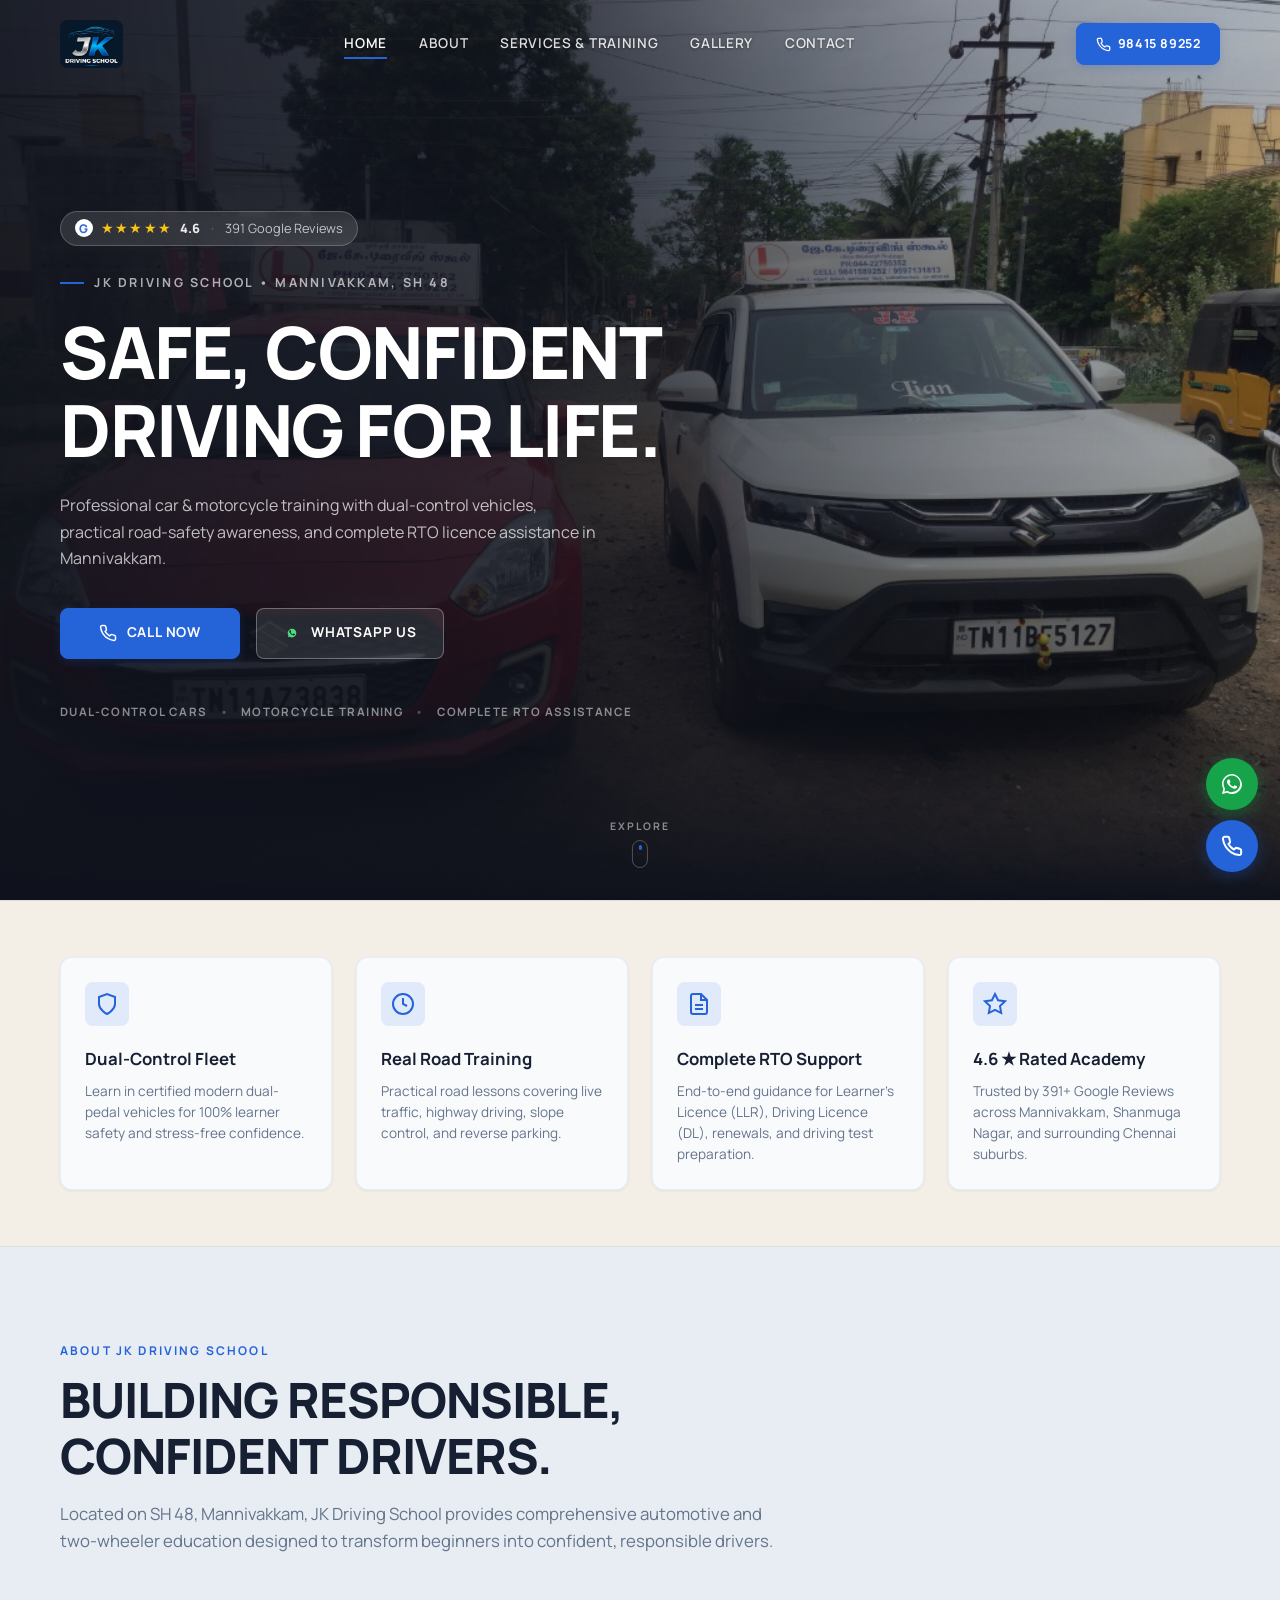
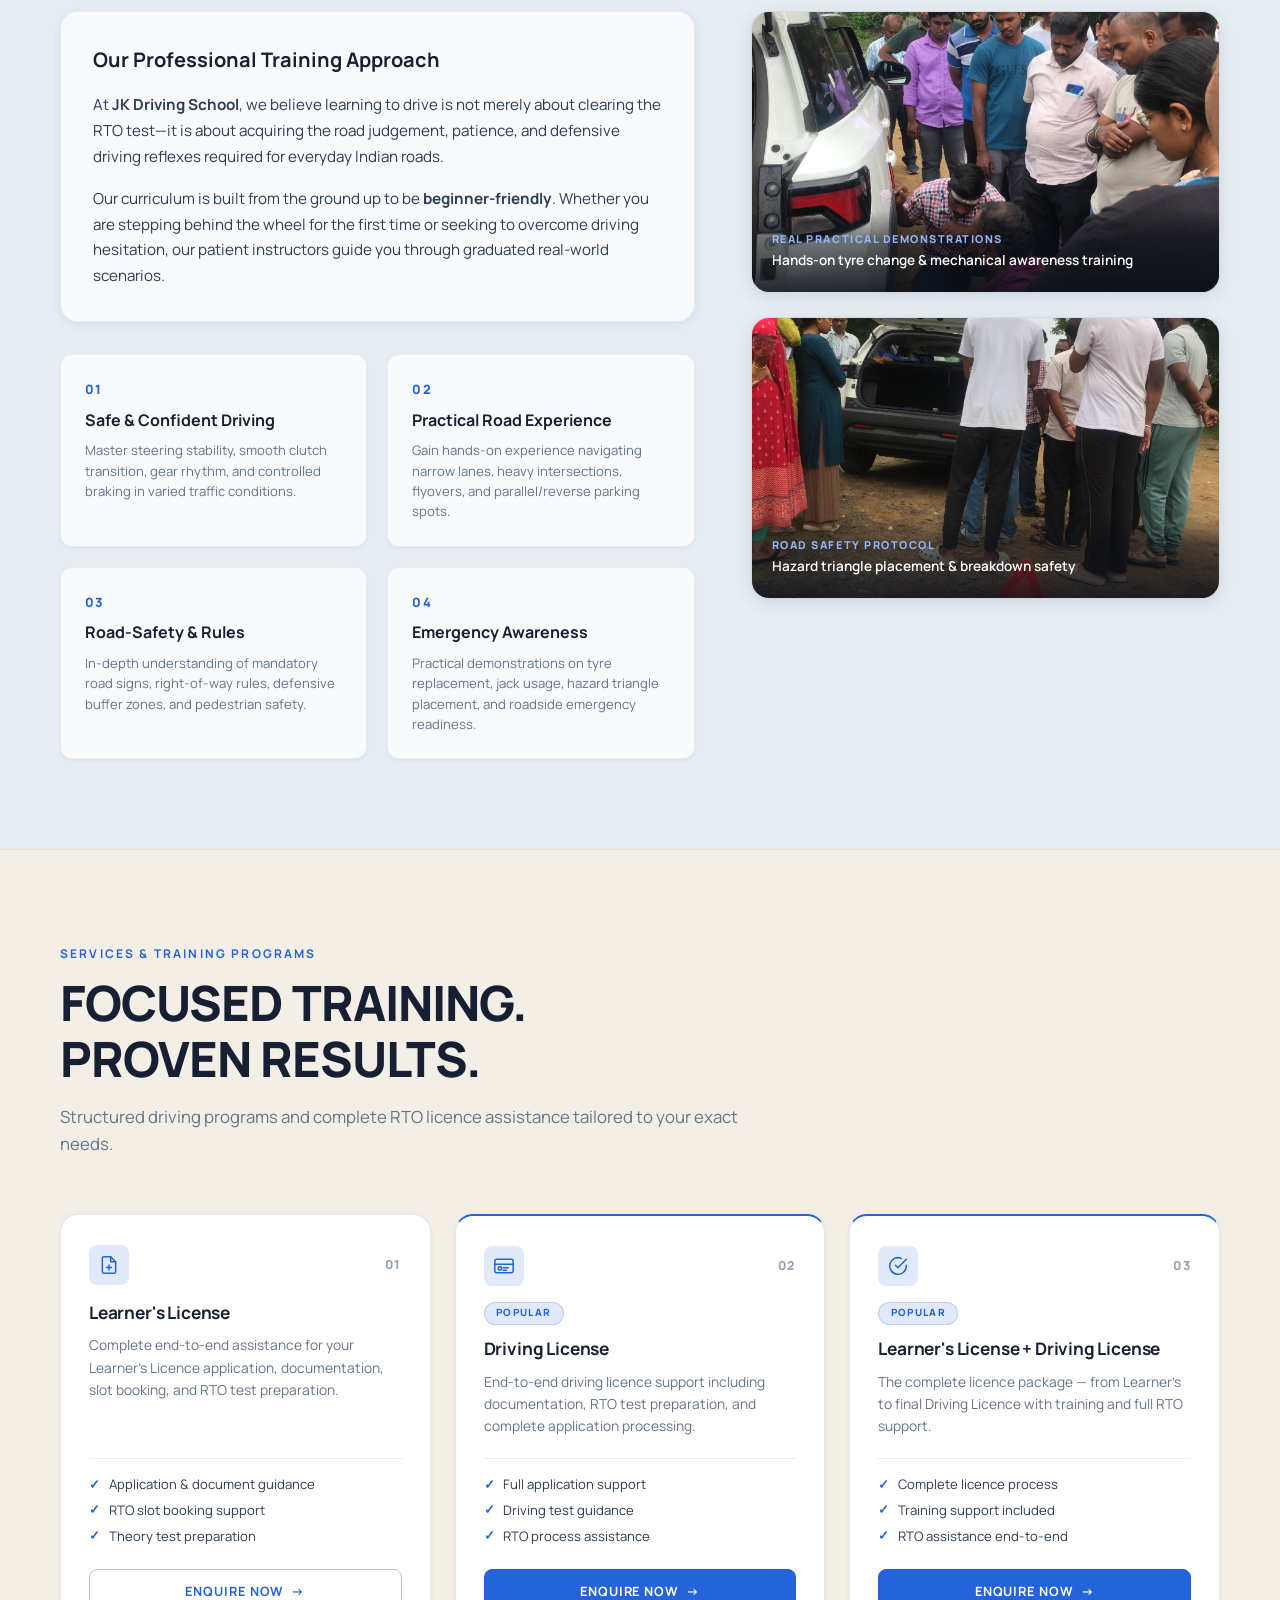
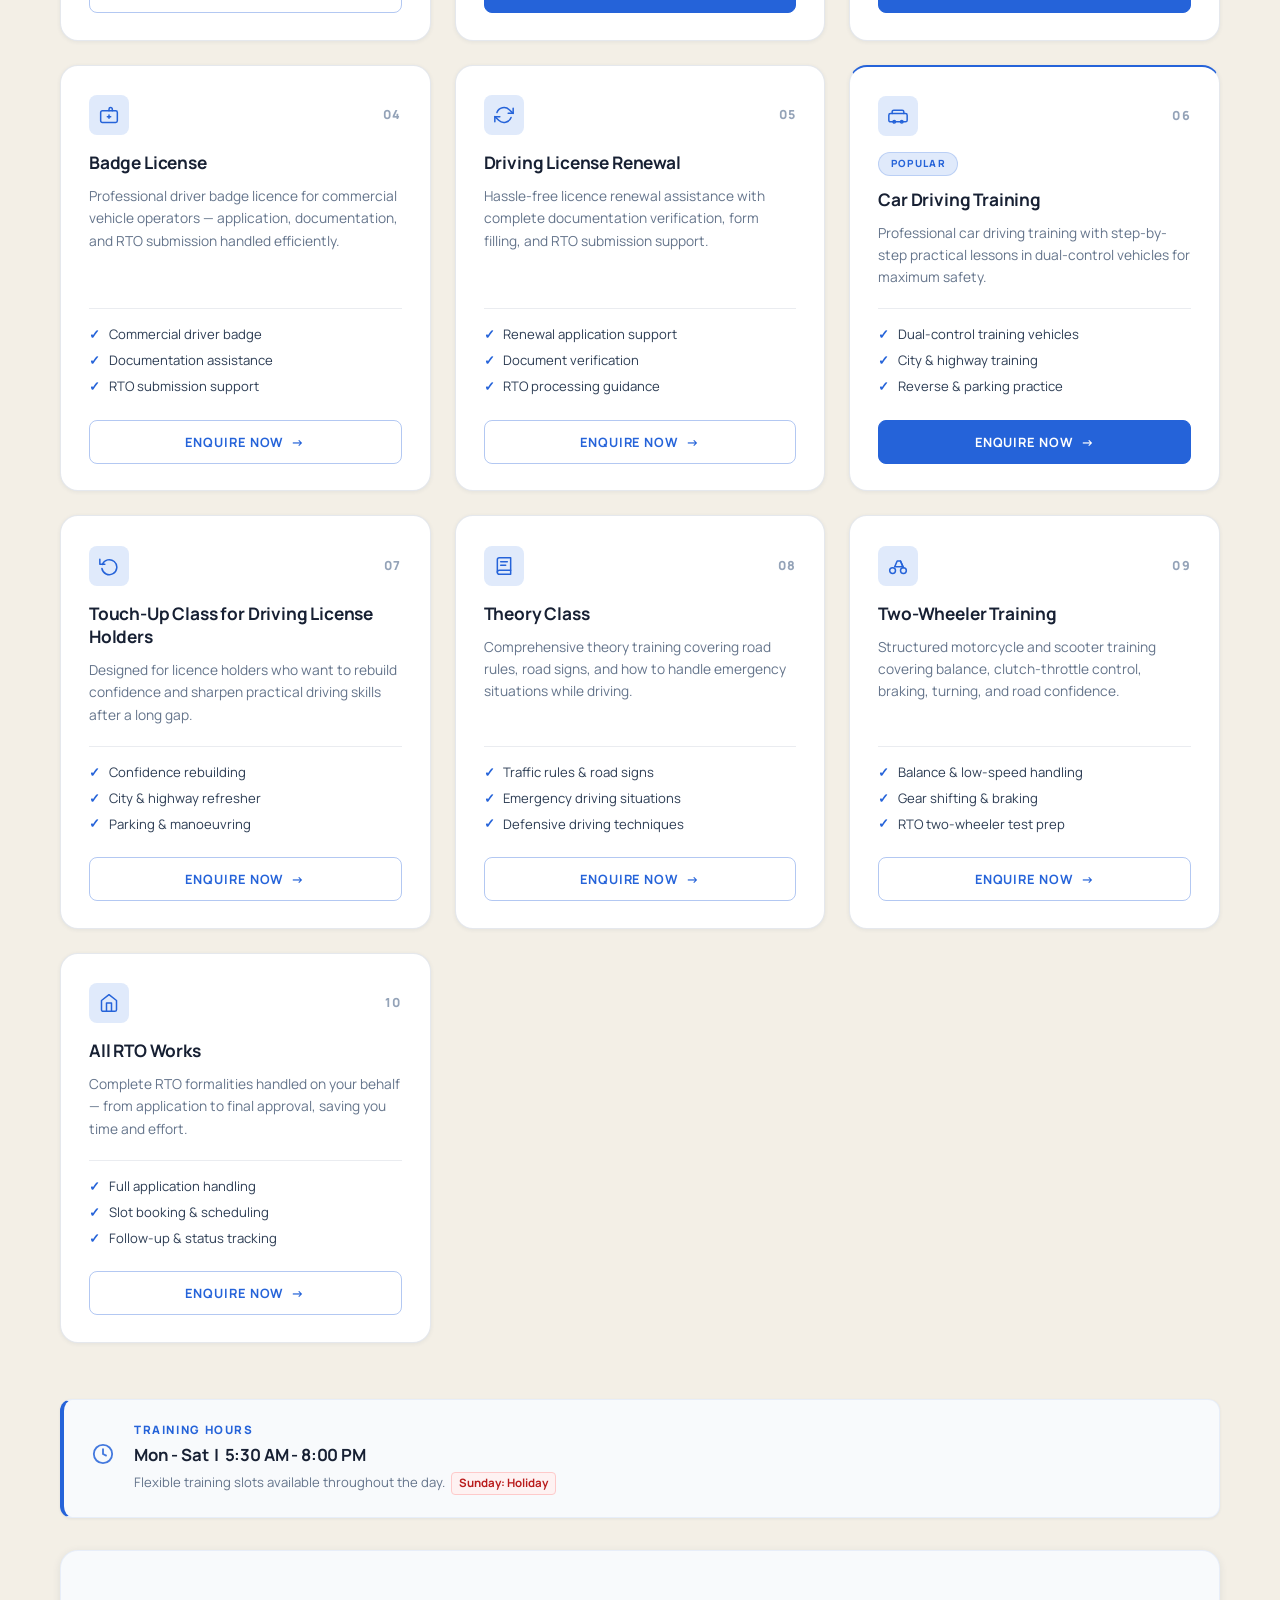
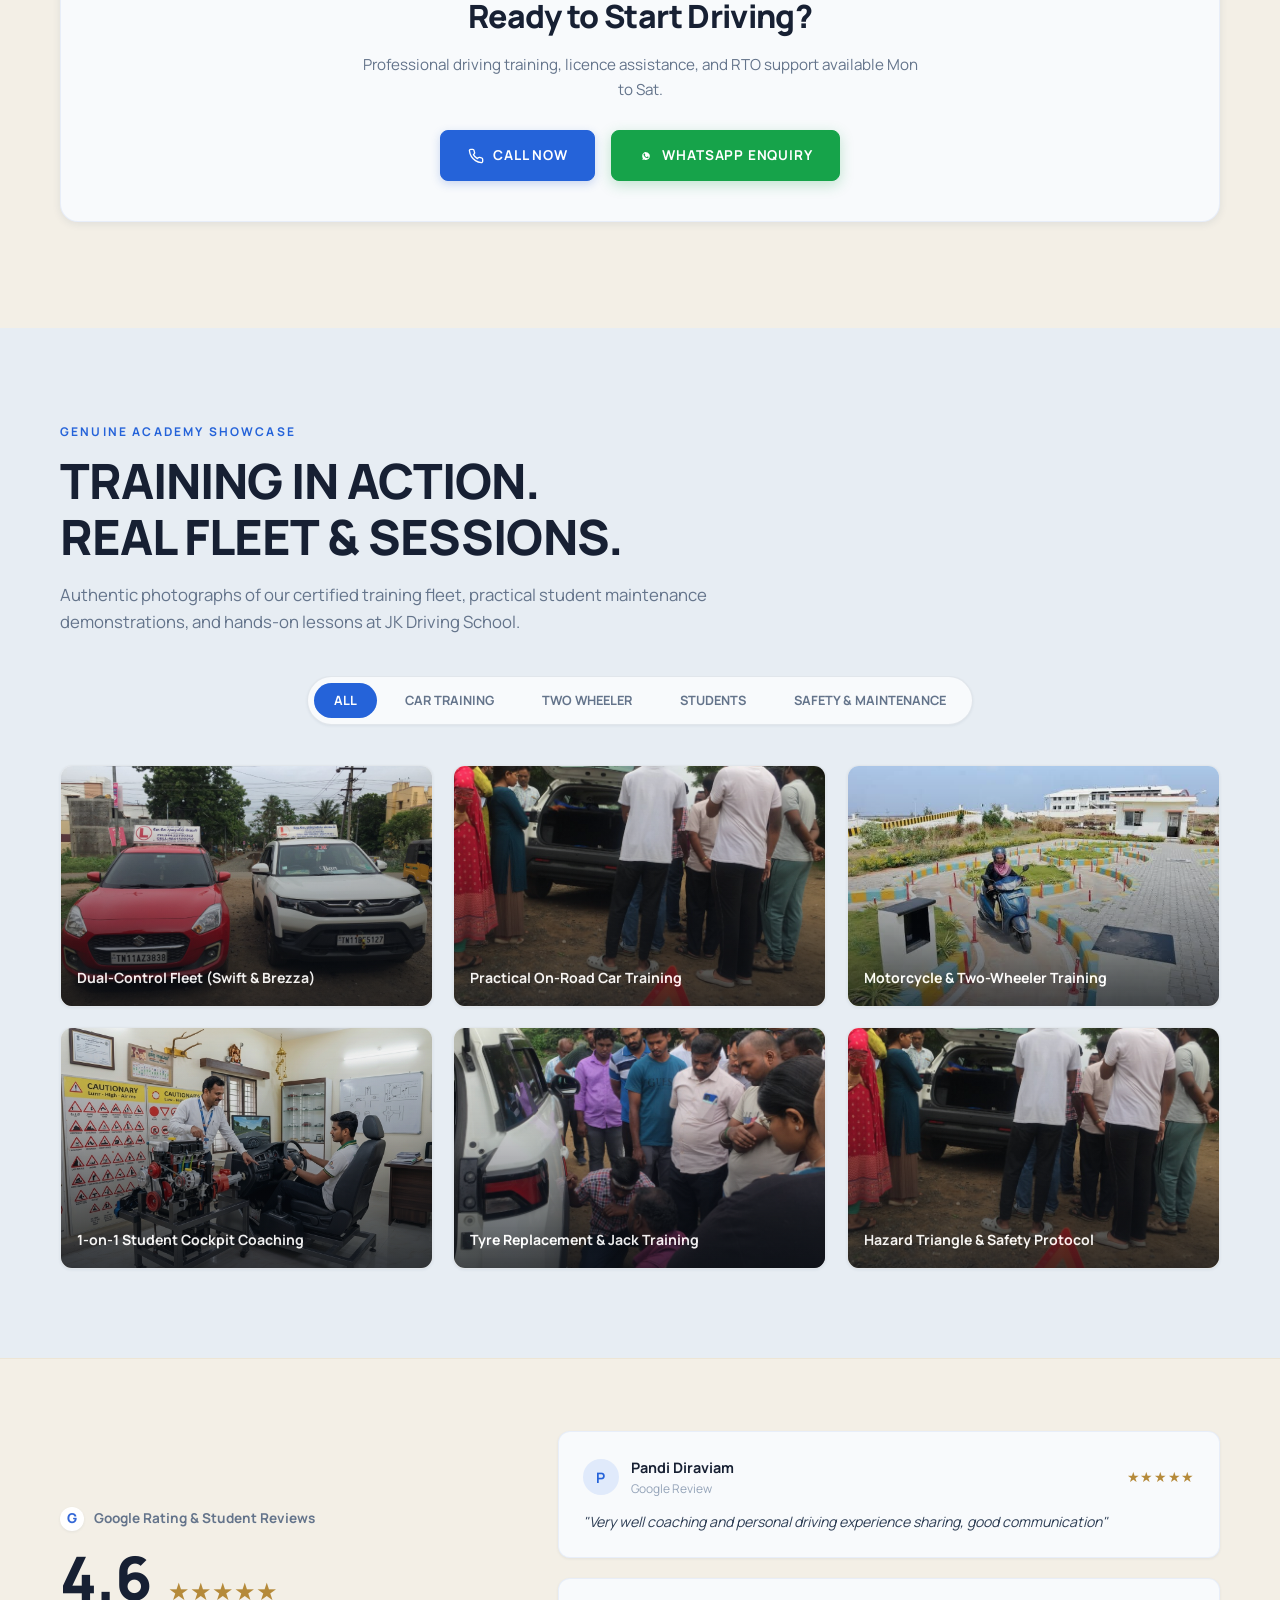
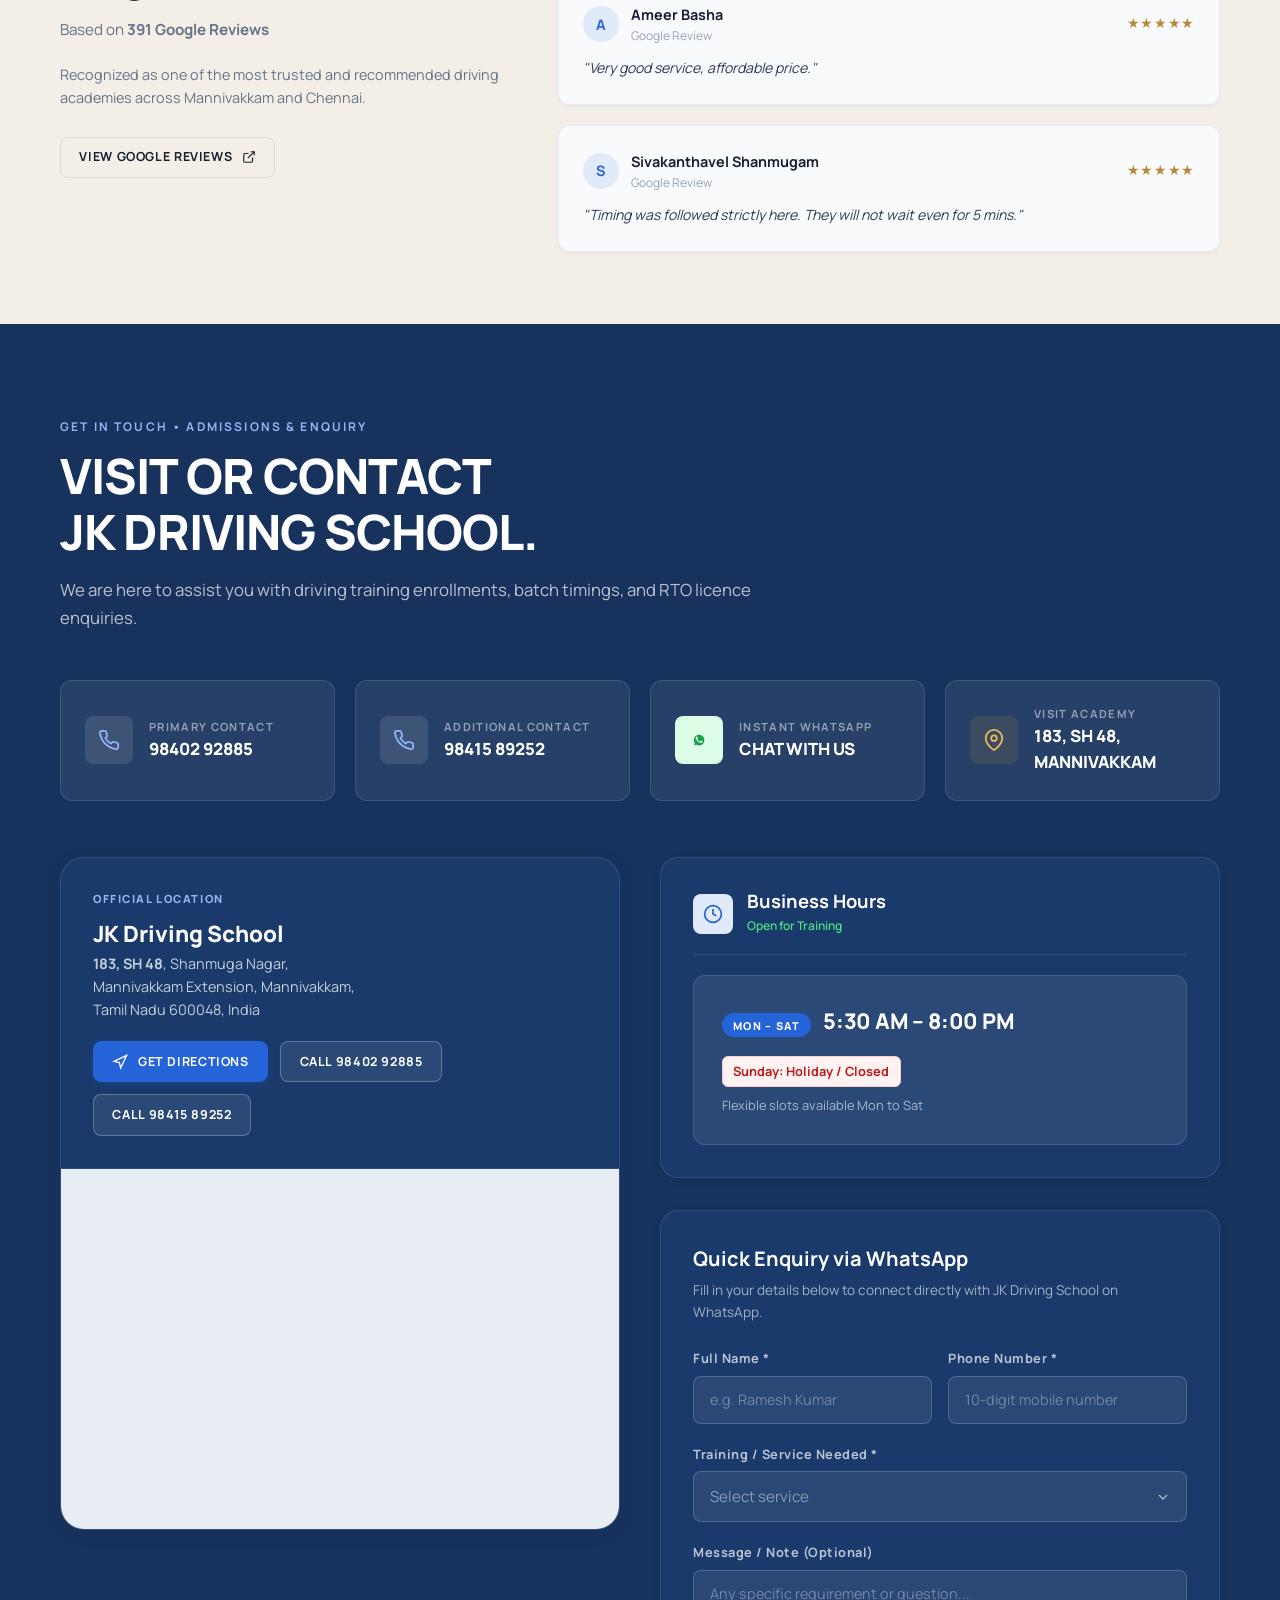
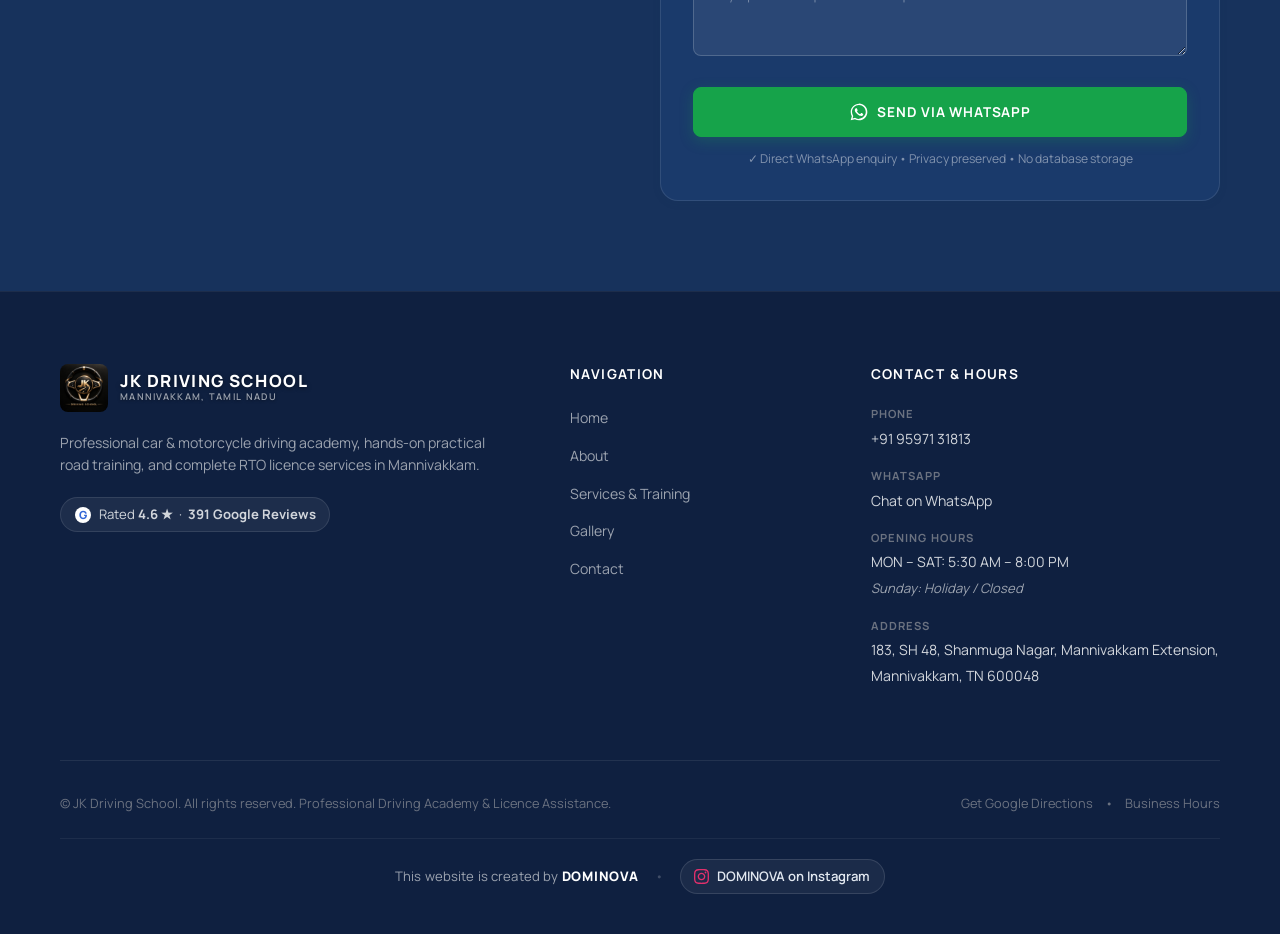
==== commit 091fea5d: "Fix phone number display, add additional contact 9841589252, fix service dropdown styling, and updat" ====
--- a/index.html
+++ b/index.html
@@ -1150,22 +1150,37 @@
           </p>
         </div>
 
-        <!-- 3 Quick Direct Contact Action Cards -->
+        <!-- 4 Quick Direct Contact Action Cards -->
         <div class="direct-contact-grid reveal-on-scroll">
           
-          <a href="tel:+919840292885" class="direct-contact-card" id="cta-call-direct">
+          <!-- Primary Contact -->
+          <a href="tel:+919840292885" class="direct-contact-card" id="cta-call-direct" title="Call Primary Contact: 98402 92885">
             <div class="contact-card-icon">
               <svg viewBox="0 0 24 24" width="22" height="22" fill="none" stroke="currentColor" stroke-width="2" stroke-linecap="round" stroke-linejoin="round">
                 <path d="M22 16.92v3a2 2 0 0 1-2.18 2 19.79 19.79 0 0 1-8.63-3.07 19.5 19.5 0 0 1-6-6 19.79 19.79 0 0 1-3.07-8.67A2 2 0 0 1 4.11 2h3a2 2 0 0 1 2 1.72 12.84 12.84 0 0 0 .7 2.81 2 2 0 0 1-.45 2.11L8.09 9.91a16 16 0 0 0 6 6l1.27-1.27a2 2 0 0 1 2.11-.45 12.84 12.84 0 0 0 2.81.7A2 2 0 0 1 22 16.92z"/>
               </svg>
             </div>
             <div class="contact-card-meta">
-              <span class="contact-action-label">PHONE ENQUIRY</span>
+              <span class="contact-action-label">PRIMARY CONTACT</span>
               <span class="contact-action-val">98402 92885</span>
             </div>
           </a>
 
-          <a href="https://wa.me/919841589252?text=Hi%20JK%20Driving%20School%2C%20I%20would%20like%20to%20enquire%20about%20driving%20classes." target="_blank" rel="noopener noreferrer" class="direct-contact-card card-whatsapp" id="cta-whatsapp-direct">
+          <!-- Additional Contact -->
+          <a href="tel:9841589252" class="direct-contact-card" id="cta-call-additional" title="Call Additional Contact: 98415 89252">
+            <div class="contact-card-icon">
+              <svg viewBox="0 0 24 24" width="22" height="22" fill="none" stroke="currentColor" stroke-width="2" stroke-linecap="round" stroke-linejoin="round">
+                <path d="M22 16.92v3a2 2 0 0 1-2.18 2 19.79 19.79 0 0 1-8.63-3.07 19.5 19.5 0 0 1-6-6 19.79 19.79 0 0 1-3.07-8.67A2 2 0 0 1 4.11 2h3a2 2 0 0 1 2 1.72 12.84 12.84 0 0 0 .7 2.81 2 2 0 0 1-.45 2.11L8.09 9.91a16 16 0 0 0 6 6l1.27-1.27a2 2 0 0 1 2.11-.45 12.84 12.84 0 0 0 2.81.7A2 2 0 0 1 22 16.92z"/>
+              </svg>
+            </div>
+            <div class="contact-card-meta">
+              <span class="contact-action-label">ADDITIONAL CONTACT</span>
+              <span class="contact-action-val">98415 89252</span>
+            </div>
+          </a>
+
+          <!-- Instant WhatsApp -->
+          <a href="https://wa.me/919841589252?text=Hi%20JK%20Driving%20School%2C%20I%20would%20like%20to%20enquire%20about%20driving%20classes." target="_blank" rel="noopener noreferrer" class="direct-contact-card card-whatsapp" id="cta-whatsapp-direct" title="Chat on WhatsApp">
             <div class="contact-card-icon">
               <svg viewBox="0 0 24 24" width="22" height="22" fill="currentColor">
                 <path d="M12.031 6.172c-3.181 0-5.767 2.586-5.768 5.766-.001 1.298.38 2.27 1.019 3.287l-.711 2.598 2.664-.698c.969.53 1.761.803 2.796.803 3.182 0 5.768-2.587 5.768-5.766 0-3.181-2.586-5.79-5.768-5.79zm3.376 8.21c-.143.404-.714.774-1.012.825-.297.051-.683.072-2.155-.541-1.879-.784-3.08-2.695-3.174-2.82-.093-.126-.757-1.009-.757-1.927 0-.918.479-1.37.65-1.558.17-.189.373-.236.498-.236.126 0 .252 0 .363.007.118.006.275-.045.43.328.156.374.536 1.309.584 1.405.048.096.08.209.016.335-.064.126-.096.205-.19.317-.095.112-.2.25-.286.336-.095.096-.195.2-.084.39.112.19.498.82 1.068 1.328.736.655 1.356.858 1.547.953.19.096.302.08.414-.047.112-.128.479-.559.606-.751.127-.19.254-.158.43-.095.174.064 1.108.522 1.298.618.19.095.317.143.364.222.048.08.048.461-.095.865z"/>
@@ -1177,7 +1192,8 @@
             </div>
           </a>
 
-          <a href="#interactiveMapContainer" class="direct-contact-card card-location" id="cta-location-direct">
+          <!-- Visit Academy -->
+          <a href="#interactiveMapContainer" class="direct-contact-card card-location" id="cta-location-direct" title="View Map Location">
             <div class="contact-card-icon">
               <svg viewBox="0 0 24 24" width="22" height="22" fill="none" stroke="currentColor" stroke-width="2" stroke-linecap="round" stroke-linejoin="round">
                 <path d="M21 10c0 7-9 13-9 13s-9-6-9-13a9 9 0 0 1 18 0z"></path>
@@ -1214,8 +1230,11 @@
                     <svg viewBox="0 0 24 24" width="16" height="16" fill="none" stroke="currentColor" stroke-width="2"><polygon points="3 11 22 2 13 21 11 13 3 11"/></svg>
                     <span>GET DIRECTIONS</span>
                   </a>
-                  <a href="tel:+919840292885" class="btn btn-secondary-light btn-sm">
-                    <span>CALL US</span>
+                  <a href="tel:+919840292885" class="btn btn-secondary-light btn-sm" id="map-call-primary" title="Call Primary Contact: 98402 92885">
+                    <span>CALL 98402 92885</span>
+                  </a>
+                  <a href="tel:9841589252" class="btn btn-secondary-light btn-sm" id="map-call-additional" title="Call Additional Contact: 98415 89252">
+                    <span>CALL 98415 89252</span>
                   </a>
                 </div>
               </div>
@@ -1295,17 +1314,17 @@
                       class="form-input" 
                       placeholder="10-digit mobile number" 
                       required 
-                      pattern="[0-9]{10}"
                       autocomplete="tel"
+                      aria-describedby="phoneError"
                     />
-                    <span class="form-error" id="phoneError">Please enter a valid 10-digit phone number</span>
+                    <span class="form-error" id="phoneError" role="alert">Please enter a valid 10-digit mobile number</span>
                   </div>
                 </div>
 
                 <div class="form-group">
                   <label for="serviceRequired" class="form-label">Training / Service Needed *</label>
                   <div class="select-wrapper">
-                    <select id="serviceRequired" name="serviceRequired" class="form-select" required>
+                    <select id="serviceRequired" name="serviceRequired" class="form-select" required aria-describedby="serviceError">
                       <option value="" disabled selected>Select service</option>
                       <option value="Private Driving Lessons">Private Driving Lessons</option>
                       <option value="In-Car Driving Training">In-Car Driving Training</option>
@@ -1317,11 +1336,11 @@
                       <option value="Driving Licence Renewal">Driving Licence Renewal</option>
                       <option value="RTO Assistance">RTO Assistance &amp; Other</option>
                     </select>
-                    <svg class="select-arrow" viewBox="0 0 24 24" width="16" height="16" fill="none" stroke="currentColor" stroke-width="2">
+                    <svg class="select-arrow" viewBox="0 0 24 24" width="16" height="16" fill="none" stroke="currentColor" stroke-width="2" aria-hidden="true">
                       <polyline points="6 9 12 15 18 9"></polyline>
                     </svg>
                   </div>
-                  <span class="form-error" id="serviceError">Please select a service</span>
+                  <span class="form-error" id="serviceError" role="alert">Please select a service</span>
                 </div>
 
                 <div class="form-group">
--- a/style.css
+++ b/style.css
@@ -2637,6 +2637,8 @@
 .contact-section .location-name          { color: #FFFFFF; }
 .contact-section .location-tamil         { color: rgba(255,255,255,0.55); }
 .contact-section .location-address       { color: rgba(255,255,255,0.75); }
+.contact-section .btn-secondary-light    { color: #FFFFFF; border-color: rgba(255,255,255,0.25); background: rgba(255,255,255,0.08); font-weight: 700; }
+.contact-section .btn-secondary-light:hover { background: rgba(255,255,255,0.18); border-color: rgba(255,255,255,0.45); color: #FFFFFF; }
 .contact-section .business-hours-card    { background: var(--contact-card-bg); border-color: rgba(255,255,255,0.1); }
 .contact-section .hours-card-header      { border-color: rgba(255,255,255,0.1); }
 .contact-section .hours-title            { color: #FFFFFF; }
@@ -2647,14 +2649,18 @@
 .contact-section .lead-form-card         { background: var(--contact-card-bg); border-color: rgba(255,255,255,0.1); }
 .contact-section .form-card-title        { color: #FFFFFF; }
 .contact-section .form-card-sub          { color: rgba(255,255,255,0.6); }
-.contact-section .form-label             { color: rgba(255,255,255,0.65); }
+.contact-section .form-label             { color: rgba(255,255,255,0.7); }
 .contact-section .form-input,
-.contact-section .form-select            { background: rgba(255,255,255,0.07); border-color: rgba(255,255,255,0.15); color: #FFFFFF; }
+.contact-section .form-select            { background: rgba(255,255,255,0.07); border-color: rgba(255,255,255,0.18); color: #FFFFFF; font-family: inherit; }
 .contact-section .form-input::placeholder { color: rgba(255,255,255,0.35); }
 .contact-section .form-input:focus,
-.contact-section .form-select:focus      { border-color: var(--contact-kicker); box-shadow: 0 0 0 3px rgba(147,180,247,0.2); }
+.contact-section .form-select:focus      { border-color: var(--contact-kicker); box-shadow: 0 0 0 3px rgba(147,180,247,0.25); }
+.contact-section .form-select.placeholder-active { color: rgba(255,255,255,0.45); }
+.contact-section .form-select option     { background-color: #102444; color: #FFFFFF; padding: 10px 14px; }
+.contact-section .form-select option:disabled { color: rgba(255,255,255,0.45); background-color: #0b1a32; }
+.contact-section .form-error             { color: #F87171; font-weight: 600; font-size: 0.8rem; margin-top: 0.4rem; }
 .contact-section .form-privacy-note      { color: rgba(255,255,255,0.45); }
-.contact-section .select-arrow           { color: rgba(255,255,255,0.45); }
+.contact-section .select-arrow           { color: rgba(255,255,255,0.6); pointer-events: none; }
 
 .contact-header {
   max-width: 720px;
@@ -2679,7 +2685,7 @@
 /* Direct Contact Grid */
 .direct-contact-grid {
   display: grid;
-  grid-template-columns: repeat(3, 1fr);
+  grid-template-columns: repeat(4, 1fr);
   gap: 1.25rem;
   margin-bottom: 3.5rem;
 }
@@ -2964,13 +2970,33 @@
 
 .select-wrapper {
   position: relative;
+  width: 100%;
 }
 
 .form-select {
+  width: 100%;
   appearance: none;
   -webkit-appearance: none;
-  padding-right: 2.5rem;
+  -moz-appearance: none;
+  padding: 0.85rem 2.5rem 0.85rem 1rem;
+  font-family: inherit;
+  font-size: 0.95rem;
+  line-height: 1.4;
+  height: auto;
+  min-height: 48px;
   cursor: pointer;
+  box-sizing: border-box;
+}
+
+.form-select option {
+  background-color: #102444;
+  color: #FFFFFF;
+  padding: 10px 14px;
+}
+
+.form-select option:disabled {
+  color: rgba(255, 255, 255, 0.45);
+  background-color: #0b1a32;
 }
 
 .select-arrow {
@@ -3493,6 +3519,13 @@
     grid-template-columns: 1fr;
   }
 
+@media (max-width: 1100px) and (min-width: 769px) {
+  .direct-contact-grid {
+    grid-template-columns: repeat(2, 1fr);
+    gap: 1rem;
+  }
+}
+
   .about-pillars-grid {
     grid-template-columns: 1fr;
   }
